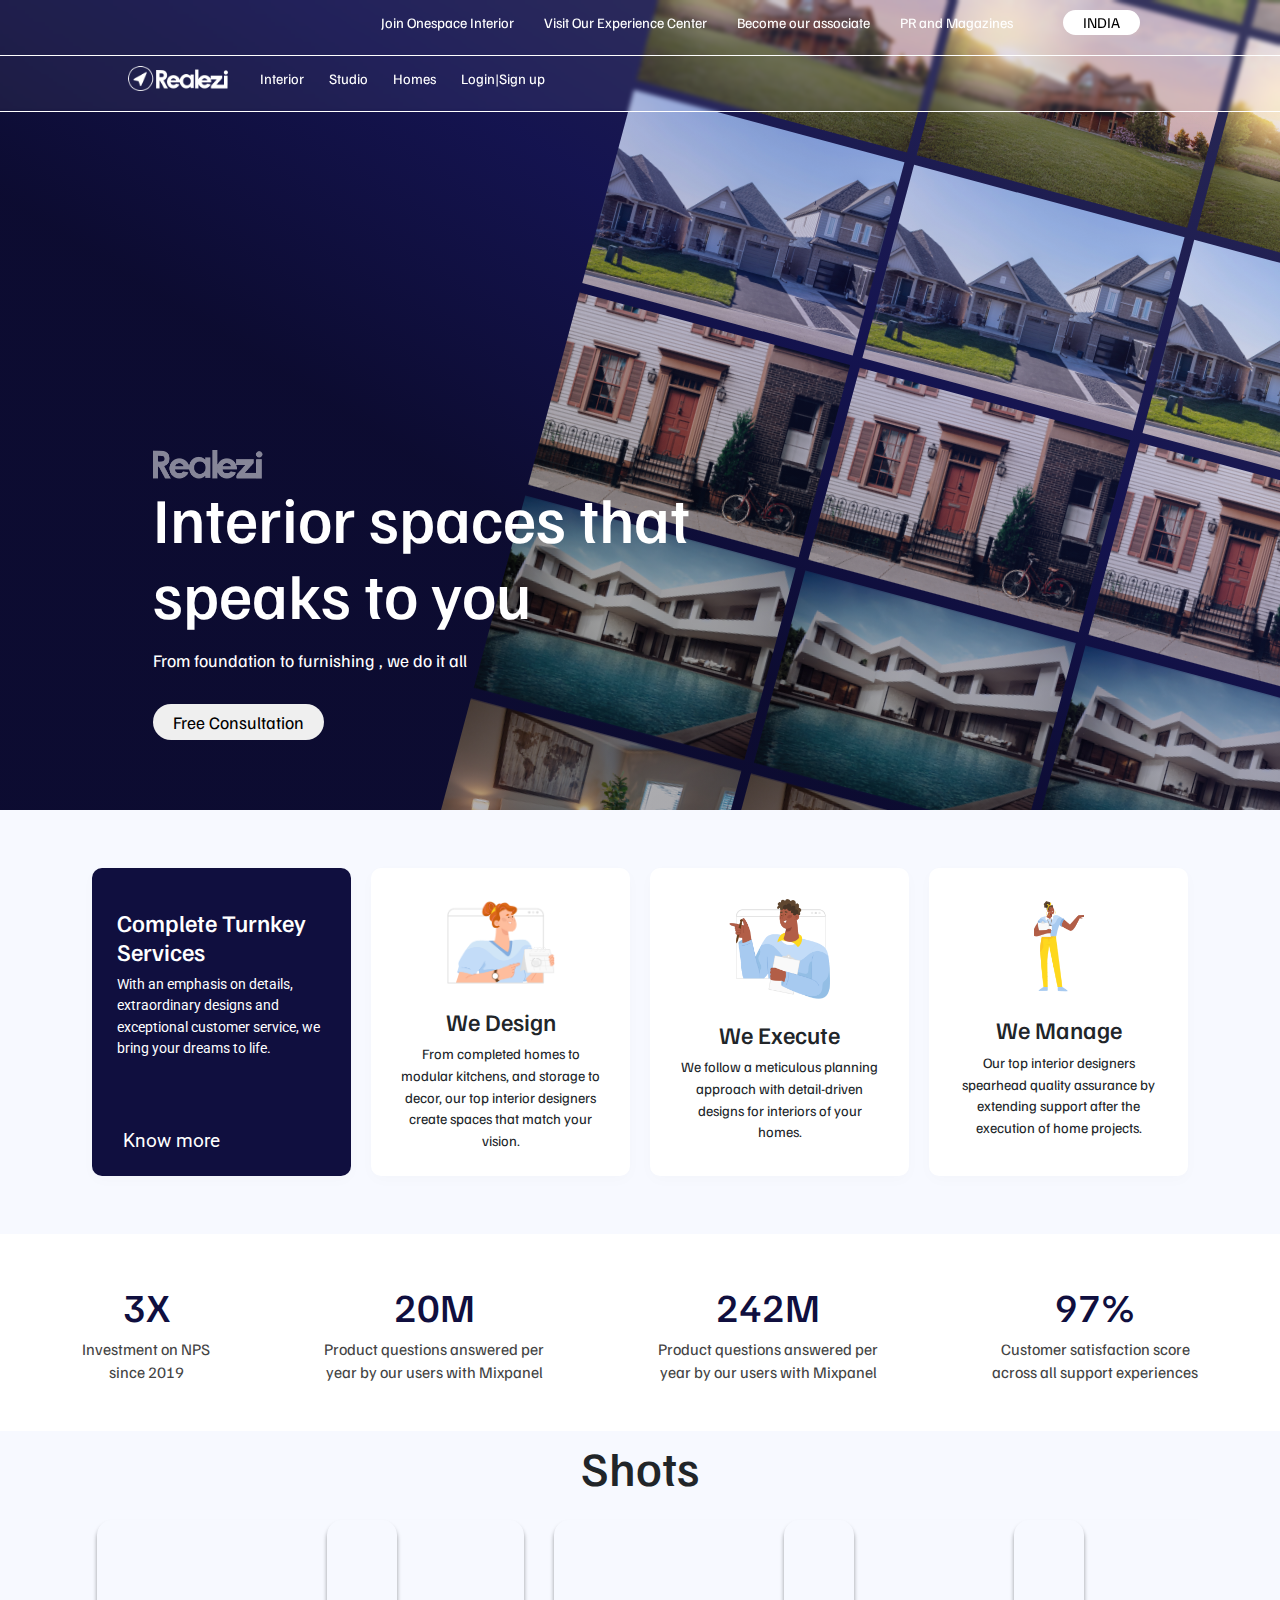
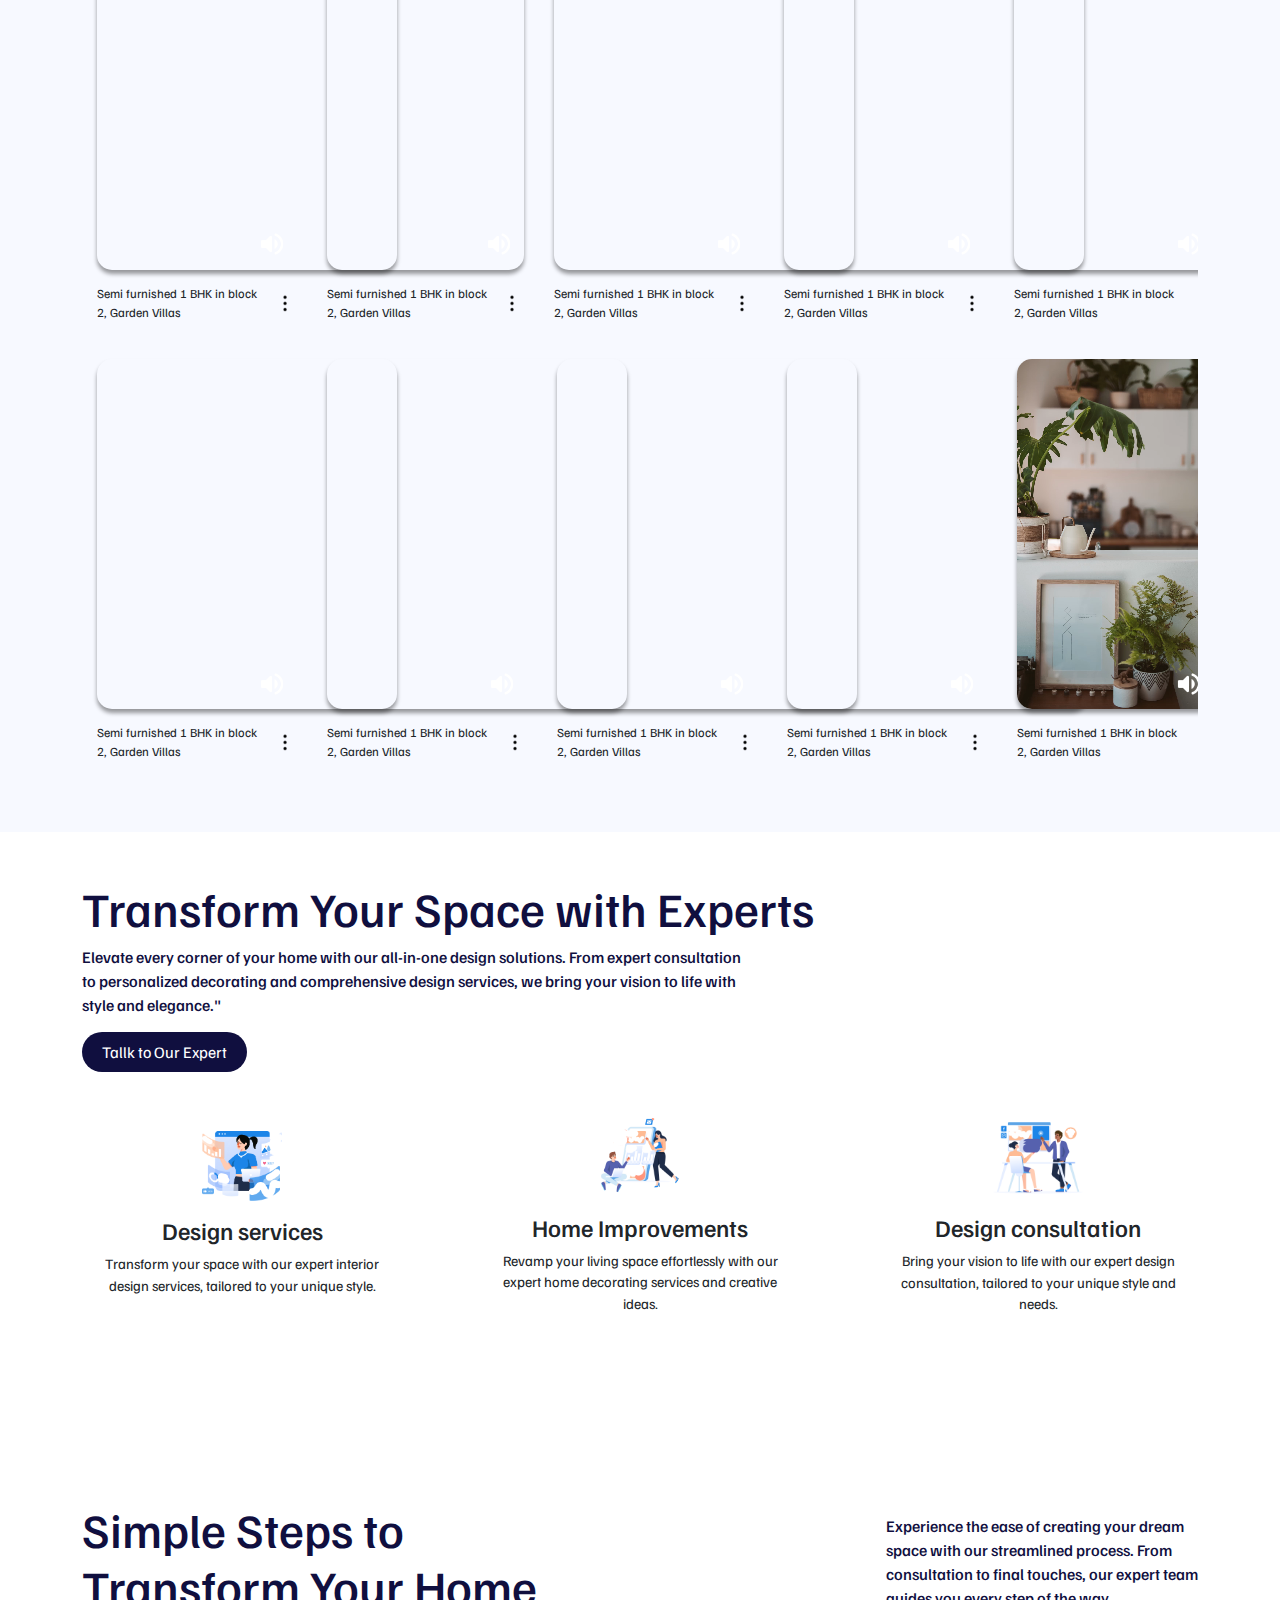
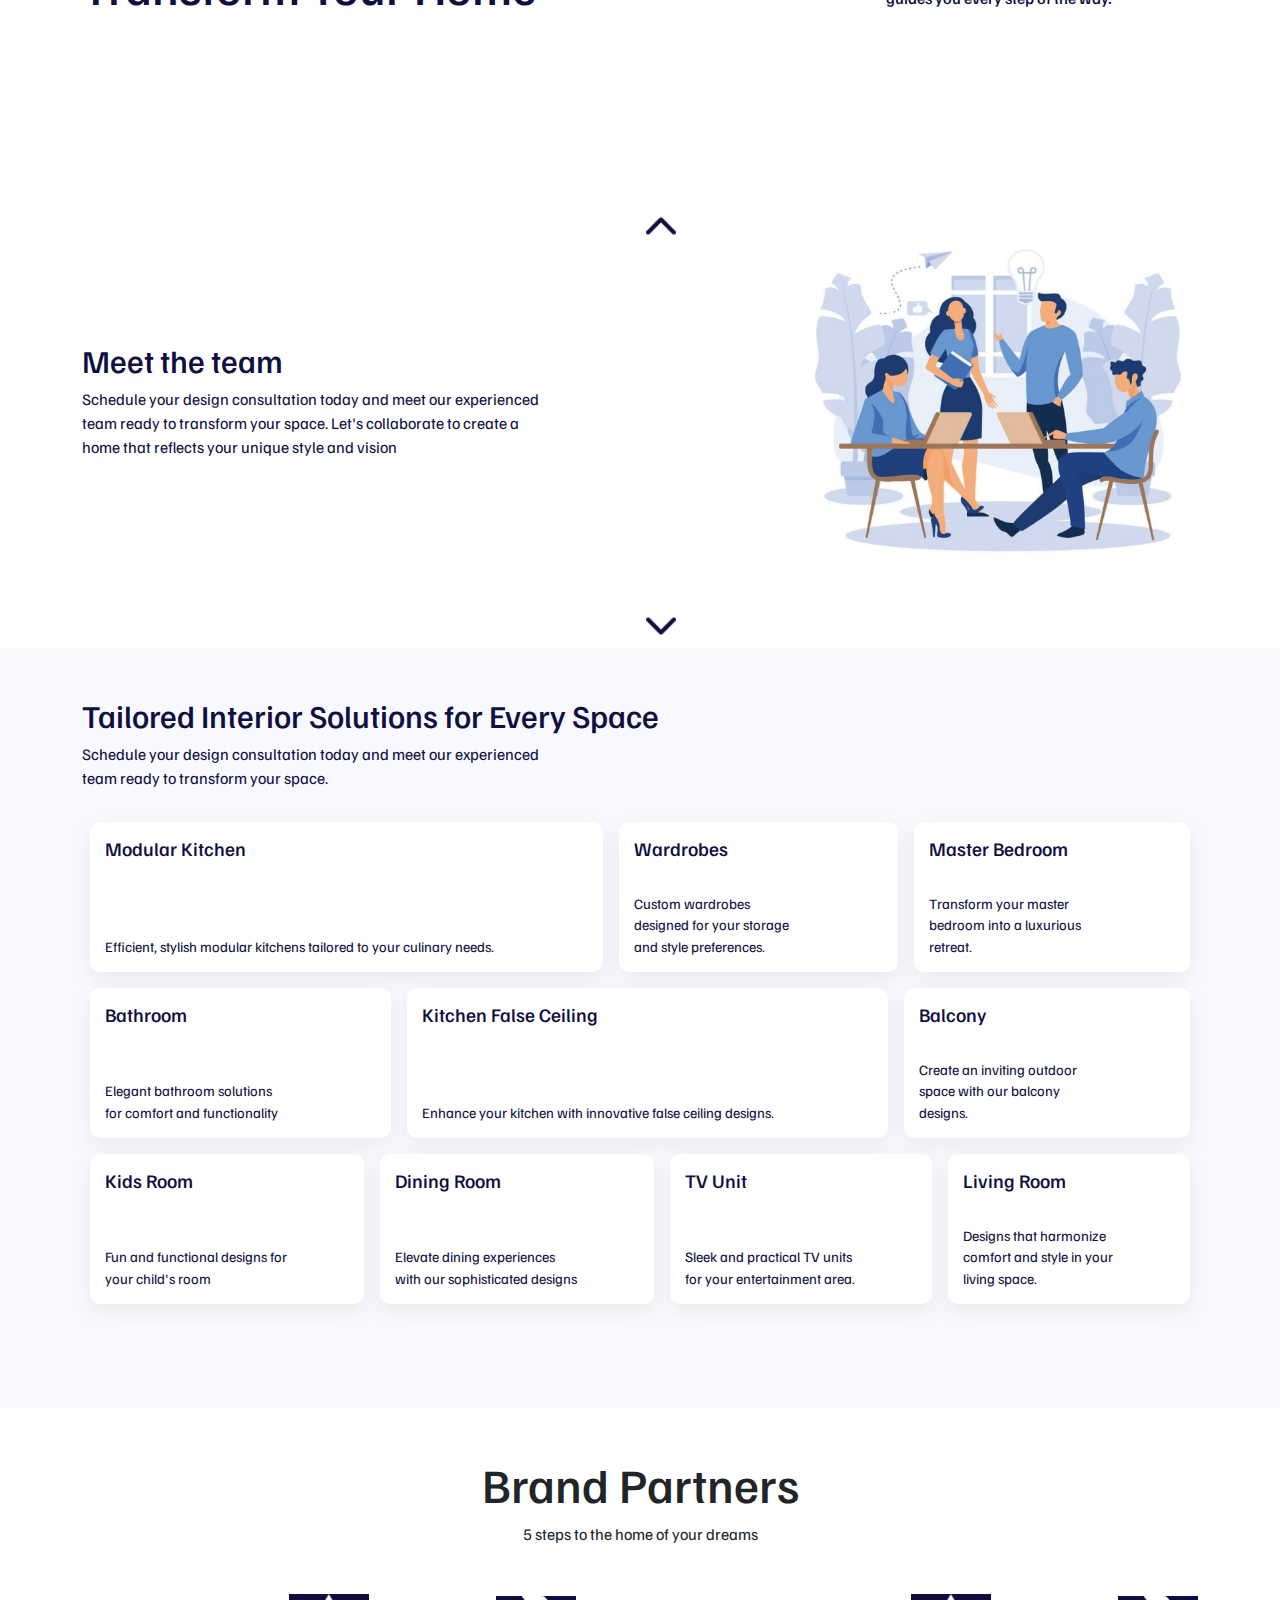
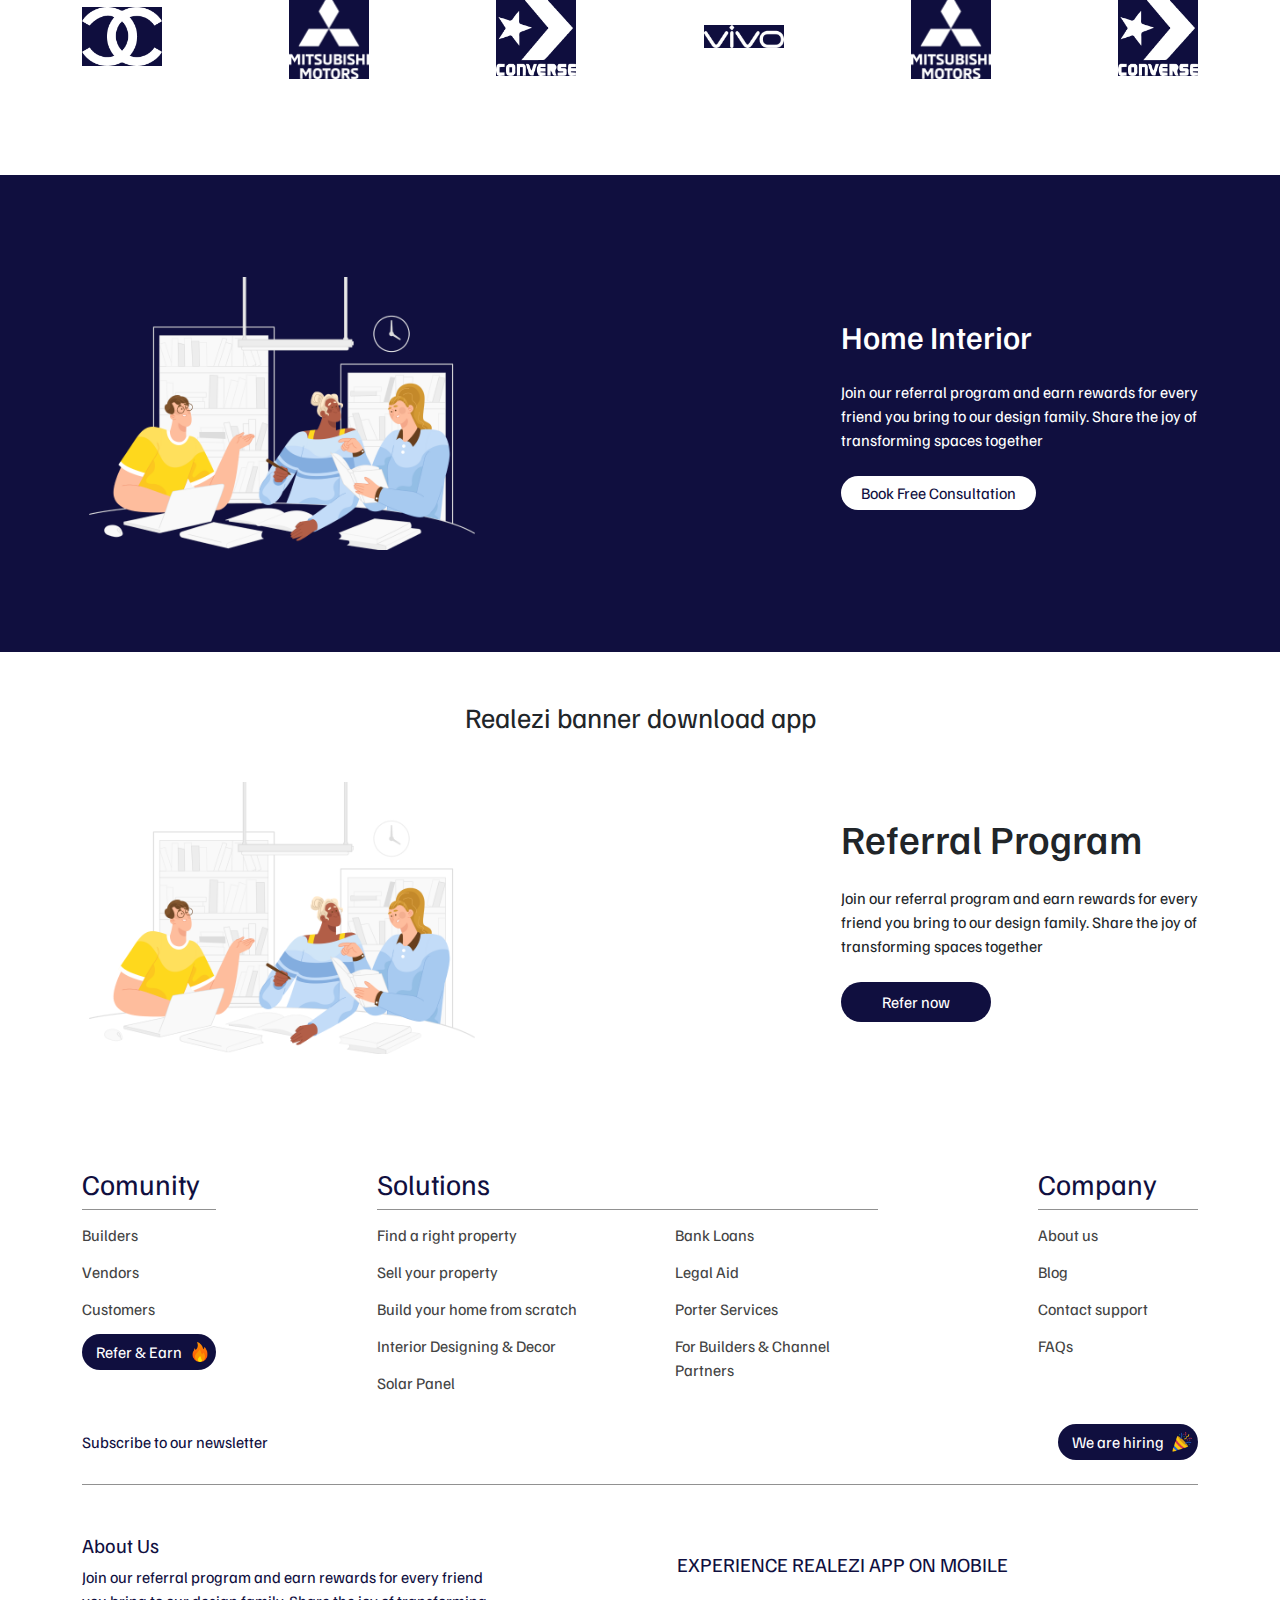
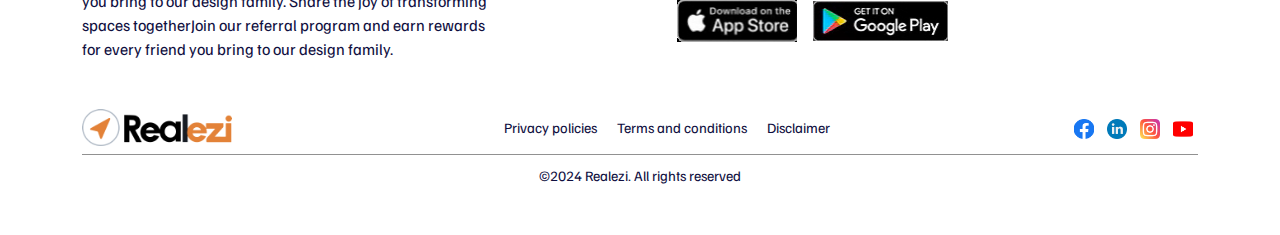
==== index.html @ ea1821f8 "Merge branch 'Shivani_29july_interiorPage'" ====
<!DOCTYPE html>
<html lang="en">

<head>
    <meta charset="UTF-8">
    <meta name="viewport" content="width=device-width, initial-scale=1.0">
    <link rel="stylesheet" href="/style.css">
    <link href="https://cdn.jsdelivr.net/npm/bootstrap@5.3.3/dist/css/bootstrap.min.css" rel="stylesheet" />
    <link rel="preconnect" href="https://fonts.googleapis.com">
    <link rel="preconnect" href="https://fonts.gstatic.com" crossorigin>
    <link
        href="https://fonts.googleapis.com/css2?family=Familjen+Grotesk:ital,wght@0,400..700;1,400..700&family=Offside&display=swap"
        rel="stylesheet">
    <link rel="preconnect" href="https://fonts.googleapis.com">
    <link rel="preconnect" href="https://fonts.gstatic.com" crossorigin>
    <link
        href="https://fonts.googleapis.com/css2?family=Familjen+Grotesk:ital,wght@0,400..700;1,400..700&family=Offside&family=Roboto:ital,wght@0,100;0,300;0,400;0,500;0,700;0,900;1,100;1,300;1,400;1,500;1,700;1,900&display=swap"
        rel="stylesheet">
    <title>Realezi</title>
</head>

<body>
    <section class="section-one">
        <div class="slider-container d-flex">
            <div class="slider-wrapper">
                <div class="slider-item">
                    <img src="./images/houses/1.png" alt="Image 1">
                </div>
                <div class="slider-item">
                    <img src="./images/houses/2.png" alt="Image 1">
                </div>
                <div class="slider-item">
                    <img src="./images/houses/3.png" alt="Image 1">
                </div>
                <div class="slider-item">
                    <img src="./images/houses/4.png" alt="Image 1">
                </div>
                <div class="slider-item">
                    <img src="./images/houses/5.jpg" alt="Image 1">
                </div>
                <div class="slider-item">
                    <img src="./images/houses/6.jpg" alt="Image 1">
                </div>
                <div class="slider-item">
                    <img src="./images/houses/1.png" alt="Image 1">
                </div>
                <div class="slider-item">
                    <img src="./images/houses/2.png" alt="Image 1">
                </div>
                <div class="slider-item">
                    <img src="./images/houses/3.png" alt="Image 1">
                </div>
                <div class="slider-item">
                    <img src="./images/houses/4.png" alt="Image 1">
                </div>
                <div class="slider-item">
                    <img src="./images/houses/5.jpg" alt="Image 1">
                </div>
                <div class="slider-item">
                    <img src="./images/houses/6.jpg" alt="Image 1">
                </div>
                <div class="slider-item">
                    <img src="./images/houses/1.png" alt="Image 1">
                </div>
                <div class="slider-item">
                    <img src="./images/houses/2.png" alt="Image 1">
                </div>
                <div class="slider-item">
                    <img src="./images/houses/3.png" alt="Image 1">
                </div>
                <div class="slider-item">
                    <img src="./images/houses/4.png" alt="Image 1">
                </div>
                <div class="slider-item">
                    <img src="./images/houses/5.jpg" alt="Image 1">
                </div>
                <div class="slider-item">
                    <img src="./images/houses/6.jpg" alt="Image 1">
                </div>
                <div class="slider-item">
                    <img src="./images/houses/1.png" alt="Image 1">
                </div>
                <div class="slider-item">
                    <img src="./images/houses/2.png" alt="Image 1">
                </div>
                <div class="slider-item">
                    <img src="./images/houses/3.png" alt="Image 1">
                </div>
                <div class="slider-item">
                    <img src="./images/houses/4.png" alt="Image 1">
                </div>
                <div class="slider-item">
                    <img src="./images/houses/5.jpg" alt="Image 1">
                </div>
                <div class="slider-item">
                    <img src="./images/houses/6.jpg" alt="Image 1">
                </div>
            </div>
            <div class="slider-wrapper">
                <div class="slider-item">
                    <img src="./images/houses/1.png" alt="Image 1">
                </div>
                <div class="slider-item">
                    <img src="./images/houses/2.png" alt="Image 1">
                </div>
                <div class="slider-item">
                    <img src="./images/houses/3.png" alt="Image 1">
                </div>
                <div class="slider-item">
                    <img src="./images/houses/4.png" alt="Image 1">
                </div>
                <div class="slider-item">
                    <img src="./images/houses/5.jpg" alt="Image 1">
                </div>
                <div class="slider-item">
                    <img src="./images/houses/6.jpg" alt="Image 1">
                </div>
                <div class="slider-item">
                    <img src="./images/houses/1.png" alt="Image 1">
                </div>
                <div class="slider-item">
                    <img src="./images/houses/2.png" alt="Image 1">
                </div>
                <div class="slider-item">
                    <img src="./images/houses/3.png" alt="Image 1">
                </div>
                <div class="slider-item">
                    <img src="./images/houses/4.png" alt="Image 1">
                </div>
                <div class="slider-item">
                    <img src="./images/houses/5.jpg" alt="Image 1">
                </div>
                <div class="slider-item">
                    <img src="./images/houses/6.jpg" alt="Image 1">
                </div>
                <div class="slider-item">
                    <img src="./images/houses/1.png" alt="Image 1">
                </div>
                <div class="slider-item">
                    <img src="./images/houses/2.png" alt="Image 1">
                </div>
                <div class="slider-item">
                    <img src="./images/houses/3.png" alt="Image 1">
                </div>
                <div class="slider-item">
                    <img src="./images/houses/4.png" alt="Image 1">
                </div>
                <div class="slider-item">
                    <img src="./images/houses/5.jpg" alt="Image 1">
                </div>
                <div class="slider-item">
                    <img src="./images/houses/6.jpg" alt="Image 1">
                </div>
                <div class="slider-item">
                    <img src="./images/houses/1.png" alt="Image 1">
                </div>
                <div class="slider-item">
                    <img src="./images/houses/2.png" alt="Image 1">
                </div>
                <div class="slider-item">
                    <img src="./images/houses/3.png" alt="Image 1">
                </div>
                <div class="slider-item">
                    <img src="./images/houses/4.png" alt="Image 1">
                </div>
                <div class="slider-item">
                    <img src="./images/houses/5.jpg" alt="Image 1">
                </div>
                <div class="slider-item">
                    <img src="./images/houses/6.jpg" alt="Image 1">
                </div>
                <div class="slider-item">
                    <img src="./images/houses/1.png" alt="Image 1">
                </div>
                <div class="slider-item">
                    <img src="./images/houses/2.png" alt="Image 1">
                </div>
                <div class="slider-item">
                    <img src="./images/houses/3.png" alt="Image 1">
                </div>
                <div class="slider-item">
                    <img src="./images/houses/4.png" alt="Image 1">
                </div>
                <div class="slider-item">
                    <img src="./images/houses/5.jpg" alt="Image 1">
                </div>
                <div class="slider-item">
                    <img src="./images/houses/6.jpg" alt="Image 1">
                </div>
                <div class="slider-item">
                    <img src="./images/houses/1.png" alt="Image 1">
                </div>
                <div class="slider-item">
                    <img src="./images/houses/2.png" alt="Image 1">
                </div>
                <div class="slider-item">
                    <img src="./images/houses/3.png" alt="Image 1">
                </div>
                <div class="slider-item">
                    <img src="./images/houses/4.png" alt="Image 1">
                </div>
                <div class="slider-item">
                    <img src="./images/houses/5.jpg" alt="Image 1">
                </div>
                <div class="slider-item">
                    <img src="./images/houses/6.jpg" alt="Image 1">
                </div>
                <div class="slider-item">
                    <img src="./images/houses/1.png" alt="Image 1">
                </div>
                <div class="slider-item">
                    <img src="./images/houses/2.png" alt="Image 1">
                </div>
                <div class="slider-item">
                    <img src="./images/houses/3.png" alt="Image 1">
                </div>
                <div class="slider-item">
                    <img src="./images/houses/4.png" alt="Image 1">
                </div>
                <div class="slider-item">
                    <img src="./images/houses/5.jpg" alt="Image 1">
                </div>
                <div class="slider-item">
                    <img src="./images/houses/6.jpg" alt="Image 1">
                </div>
                <div class="slider-item">
                    <img src="./images/houses/1.png" alt="Image 1">
                </div>
                <div class="slider-item">
                    <img src="./images/houses/2.png" alt="Image 1">
                </div>
                <div class="slider-item">
                    <img src="./images/houses/3.png" alt="Image 1">
                </div>
                <div class="slider-item">
                    <img src="./images/houses/4.png" alt="Image 1">
                </div>
                <div class="slider-item">
                    <img src="./images/houses/5.jpg" alt="Image 1">
                </div>
                <div class="slider-item">
                    <img src="./images/houses/6.jpg" alt="Image 1">
                </div>
            </div>
            <div class="slider-wrapper">
                <div class="slider-item">
                    <img src="./images/houses/1.png" alt="Image 1">
                </div>
                <div class="slider-item">
                    <img src="./images/houses/2.png" alt="Image 1">
                </div>
                <div class="slider-item">
                    <img src="./images/houses/3.png" alt="Image 1">
                </div>
                <div class="slider-item">
                    <img src="./images/houses/4.png" alt="Image 1">
                </div>
                <div class="slider-item">
                    <img src="./images/houses/5.jpg" alt="Image 1">
                </div>
                <div class="slider-item">
                    <img src="./images/houses/6.jpg" alt="Image 1">
                </div>
                <div class="slider-item">
                    <img src="./images/houses/1.png" alt="Image 1">
                </div>
                <div class="slider-item">
                    <img src="./images/houses/2.png" alt="Image 1">
                </div>
                <div class="slider-item">
                    <img src="./images/houses/3.png" alt="Image 1">
                </div>
                <div class="slider-item">
                    <img src="./images/houses/4.png" alt="Image 1">
                </div>
                <div class="slider-item">
                    <img src="./images/houses/5.jpg" alt="Image 1">
                </div>
                <div class="slider-item">
                    <img src="./images/houses/6.jpg" alt="Image 1">
                </div>
                <div class="slider-item">
                    <img src="./images/houses/1.png" alt="Image 1">
                </div>
                <div class="slider-item">
                    <img src="./images/houses/2.png" alt="Image 1">
                </div>
                <div class="slider-item">
                    <img src="./images/houses/3.png" alt="Image 1">
                </div>
                <div class="slider-item">
                    <img src="./images/houses/4.png" alt="Image 1">
                </div>
                <div class="slider-item">
                    <img src="./images/houses/5.jpg" alt="Image 1">
                </div>
                <div class="slider-item">
                    <img src="./images/houses/6.jpg" alt="Image 1">
                </div>
                <div class="slider-item">
                    <img src="./images/houses/1.png" alt="Image 1">
                </div>
                <div class="slider-item">
                    <img src="./images/houses/2.png" alt="Image 1">
                </div>
                <div class="slider-item">
                    <img src="./images/houses/3.png" alt="Image 1">
                </div>
                <div class="slider-item">
                    <img src="./images/houses/4.png" alt="Image 1">
                </div>
                <div class="slider-item">
                    <img src="./images/houses/5.jpg" alt="Image 1">
                </div>
                <div class="slider-item">
                    <img src="./images/houses/6.jpg" alt="Image 1">
                </div>
            </div>
        </div>

        <nav class="nav">
            <div class="upper-nav">
                <div class="container d-flex align-items-center justify-content-end">
                    <ul class="d-flex align-items-center">
                        <li class="active">Join Onespace Interior</li>
                        <li>Visit Our Experience Center</li>
                        <li>Become our associate</li>
                        <li>PR and Magazines</li>
                    </ul>
                    <p>INDIA</p>
                </div>
            </div>
            <div class="lower-nav">
                <div class="container d-flex align-items-center justify-content-betweens">
                    <div class="d-flex align-items-center w-100">
                        <img src=" ./images/logo.png" alt="logo" width="100px">
                        <ul class="d-flex align-items-center">
                            <li>Interior</li>
                            <li>Studio</li>
                            <li>Homes</li>
                            <li>Login|Sign up</li>
                        </ul>
                    </div>
                    <img src="./images/hamburger-menu.png" width="25px" alt="Hamburger Menu Icon"
                        class="hamburger-menu">
                </div>
            </div>
            <div class="mobile-nav">
                <img src="./images/close.png" width="30px" alt="Close Icon" class="close-icon">
                <img src="./images/logo.png" width="150px" alt="Company Logo">
                <ul>
                    <li>Interior</li>
                    <li>Studio</li>
                    <li>Homes</li>
                    <li>Login|Sign up</li>
                </ul>
            </div>
            </div>
        </nav>

        <header class="header-content">
            <div class="container">
                <img src="./images//logo2.png" alt="Logo" width="110px">
                <h1>Interior spaces that<br /> speaks to you </h1>
                <p>From foundation to furnishing , we do it all</p>
                <button id="open-section-one-modal-container">Free Consultation</button>
            </div>
        </header>
    </section>

    <div class="section-one-modal-container modal-container">
        <div class="container">
            <div class="section-one-modal modals">
                <h4>Please share your details</h4>
                <form>
                    <input type="text" placeholder="Name" name="name">
                    <div class="d-flex align-items-end justify-content-start">
                        <select name="country-code">
                            <option value="+91" selected>+91</option>
                            <option value="+1">+1</option>
                            <option value="+44">+44</option>
                            <option value="+81">+81</option>
                            <option value="+7">+7</option>
                        </select>
                        <input type="number" name="phone-number" placeholder="Enter mobile number">
                    </div>
                    <input type="email" name="email" placeholder="EMAIL ID">
                    <div class="property-type-dropdown">
                        <div class="label d-flex align-items-center justify-content-between">
                            <p>Property Type</p>
                            <img src="./images/down-arrow.png" alt="Down arrow icon" width="12px">
                        </div>
                        <ul class="dropdown-options d-flex align-items-center justify-content-between">
                            <li>Apartment</li>
                            <li>Duplex</li>
                            <li>Penthouse</li>
                            <li>Villa</li>
                            <li>Studio</li>
                            <li>Independent House</li>
                        </ul>
                    </div>
                </form>
                <div class="d-flex align-items-center justify-content-start">
                    <input type="checkbox" id="checkboxId" name="checkboxName" value="checkboxValue">
                    <label for="checkboxId">By submitting this form, I agree to accept and agree to Realezi’s
                        T&C</label>
                </div>
                <button type="submit">Submit</button>
            </div>
        </div>
    </div>

    <section class="section-two py-5">
        <div class="container">
            <div class="card-container d-flex justify-content-center">
                <!-- <div class="d-flex"> -->
                <div class="card card-one">
                    <h3>Complete Turnkey
                        Services</h3>
                    <p>With an emphasis on details, extraordinary designs and exceptional customer service, we
                        bring
                        your dreams to life.</p>
                    <button>Know more</button>
                </div>
                <div class="card">
                    <img src="./images/img1.png" alt="" width="110px">
                    <h3>We Design
                    </h3>
                    <p>From completed homes to modular kitchens, and storage to decor, our top interior
                        designers
                        create
                        spaces that match your vision.
                    </p>
                </div>
                <!-- </div>
                    <div class="d-flex"> -->
                <div class="card">
                    <img src="./images/img2.png" alt="" width="110px">
                    <h3>We Execute
                    </h3>
                    <p>We follow a meticulous planning approach with detail-driven designs for interiors of your
                        homes.

                    </p>
                </div>
                <div class="card">
                    <img src="./images/img3.png" alt="" width="50px">
                    <h3>We Manage
                    </h3>
                    <p>Our top interior designers spearhead quality assurance by extending support after the
                        execution
                        of home projects.
                    </p>
                </div>
                <!-- </div> -->
            </div>
        </div>
    </section>

    <section class="section-three py-5">
        <div class="container d-flex align-items-center justify-content-between">
            <div class="text-center">
                <h2>3X</h2>
                <p>Investment on NPS<br> since 2019</p>
            </div>
            <div class="text-center">
                <h2>20M</h2>
                <p>Product questions answered per<br> year by our users with Mixpanel</p>
            </div>
            <div class="text-center">
                <h2>242M</h2>
                <p>Product questions answered per<br> year by our users with Mixpanel</p>
            </div>
            <div class="text-center">
                <h2>97%</h2>
                <p>Customer satisfaction score<br> across all support experiences</p>
            </div>
        </div>
    </section>

    <section class="section-four pb-5 pt-2">
        <div class="container">
            <h2>Shots</h2>
            <div class="video-slider ">
                <button class="nav-btn prev-btn"><img src="./images/arrow-down.png" width="30px"></button>
                <div class="video-container d-flex">
                    <div class="video">
                        <video>
                            <source src="./videos/1.mp4" type="video/mp4">
                            <source src="./videos/1.mp4" type="video/ogg">
                            Your browser does not support the video tag.
                        </video>
                        <img src="./images/volume-up.png" alt="Volumn up icon" width="30px"
                            class="volume-icon volume-up">
                        <img src="./images/volume-off.png" alt="Volumn up icon" width="30px"
                            class="volume-icon volume-off hidden">
                        <div class="d-flex align-items-center justify-content-between my-2">
                            <p>Semi furnished 1 BHK in block<br> 2, Garden Villas</p>
                            <img src="./images/more.png" alt="Three vertical dot menu icon" width="24px">
                        </div>
                    </div>
                    <div class="video">
                        <video>
                            <source src="./videos/2.mp4" type="video/mp4">
                            <source src="./videos/2.mp4" type="video/ogg">
                            Your browser does not support the video tag.
                        </video>
                        <img src="./images/volume-up.png" alt="Volumn up icon" width="30px"
                            class="volume-icon volume-up">
                        <img src="./images/volume-off.png" alt="Volumn up icon" width="30px"
                            class="volume-icon volume-off hidden">
                        <div class="d-flex align-items-center justify-content-between my-2">
                            <p>Semi furnished 1 BHK in block<br> 2, Garden Villas</p>
                            <img src="./images/more.png" alt="Three vertical dot menu icon" width="24px">
                        </div>
                    </div>
                    <div class="video">
                        <video>
                            <source src="./videos/3.mp4" type="video/mp4">
                            <source src="./videos/3.mp4" type="video/ogg">
                            Your browser does not support the video tag.
                        </video>
                        <img src="./images/volume-up.png" alt="Volumn up icon" width="30px"
                            class="volume-icon volume-up">
                        <img src="./images/volume-off.png" alt="Volumn up icon" width="30px"
                            class="volume-icon volume-off hidden">
                        <div class="d-flex align-items-center justify-content-between my-2">
                            <p>Semi furnished 1 BHK in block<br> 2, Garden Villas</p>
                            <img src="./images/more.png" alt="Three vertical dot menu icon" width="24px">
                        </div>
                    </div>
                    <div class="video">
                        <video>
                            <source src="./videos/4.mp4" type="video/mp4">
                            <source src="./videos/4.mp4" type="video/ogg">
                            Your browser does not support the video tag.
                        </video>
                        <img src="./images/volume-up.png" alt="Volumn up icon" width="30px"
                            class="volume-icon volume-up">
                        <img src="./images/volume-off.png" alt="Volumn up icon" width="30px"
                            class="volume-icon volume-off hidden">
                        <div class="d-flex align-items-center justify-content-between my-2">
                            <p>Semi furnished 1 BHK in block<br> 2, Garden Villas</p>
                            <img src="./images/more.png" alt="Three vertical dot menu icon" width="24px">
                        </div>
                    </div>
                    <div class="video">
                        <video>
                            <source src="./videos/5.mp4" type="video/mp4">
                            <source src="./videos/5.mp4" type="video/ogg">
                            Your browser does not support the video tag.
                        </video>
                        <img src="./images/volume-up.png" alt="Volumn up icon" width="30px"
                            class="volume-icon volume-up">
                        <img src="./images/volume-off.png" alt="Volumn up icon" width="30px"
                            class="volume-icon volume-off hidden">
                        <div class="d-flex align-items-center justify-content-between my-2">
                            <p>Semi furnished 1 BHK in block<br> 2, Garden Villas</p>
                            <img src="./images/more.png" alt="Three vertical dot menu icon" width="24px">
                        </div>
                    </div>
                    <div class="video">
                        <video>
                            <source src="./videos/6.mp4" type="video/mp4">
                            <source src="./videos/6.mp4" type="video/ogg">
                            Your browser does not support the video tag.
                        </video>
                        <img src="./images/volume-up.png" alt="Volumn up icon" width="30px"
                            class="volume-icon volume-up">
                        <img src="./images/volume-off.png" alt="Volumn up icon" width="30px"
                            class="volume-icon volume-off hidden">
                        <div class="d-flex align-items-center justify-content-between my-2">
                            <p>Semi furnished 1 BHK in block<br> 2, Garden Villas</p>
                            <img src="./images/more.png" alt="Three vertical dot menu icon" width="24px">
                        </div>
                    </div>
                    <div class="video">
                        <video>
                            <source src="./videos/7.mp4" type="video/mp4">
                            <source src="./videos/7.mp4" type="video/ogg">
                            Your browser does not support the video tag.
                        </video>
                        <img src="./images/volume-up.png" alt="Volumn up icon" width="30px"
                            class="volume-icon volume-up">
                        <img src="./images/volume-off.png" alt="Volumn up icon" width="30px"
                            class="volume-icon volume-off hidden">

                        <div class="d-flex align-items-center justify-content-between my-2">
                            <p>Semi furnished 1 BHK in block<br> 2, Garden Villas</p>
                            <img src="./images/more.png" alt="Three vertical dot menu icon" width="24px">
                        </div>
                    </div>
                </div>
                <button class="nav-btn next-btn"><img src="./images/arrow-down.png" width="30px"></button>
            </div>
            <div class="video-slider">
                <button class="nav-btn prev-btn"><img src="./images/arrow-down.png" width="30px"></button>
                <div class="video-container d-flex">
                    <div class="video">
                        <video>
                            <source src="./videos/8.mp4" type="video/mp4">
                            <source src="./videos/8.mp4" type="video/ogg">
                            Your browser does not support the video tag.
                        </video>
                        <img src="./images/volume-up.png" alt="Volumn up icon" width="30px"
                            class="volume-icon volume-up">
                        <img src="./images/volume-off.png" alt="Volumn up icon" width="30px"
                            class="volume-icon volume-off hidden">
                        <div class="d-flex align-items-center justify-content-between my-2">
                            <p>Semi furnished 1 BHK in block<br> 2, Garden Villas</p>
                            <img src="./images/more.png" alt="Three vertical dot menu icon" width="24px">
                        </div>
                    </div>
                    <div class="video">
                        <video>
                            <source src="./videos/5.mp4" type="video/mp4">
                            <source src="./videos/5.mp4" type="video/ogg">
                            Your browser does not support the video tag.
                        </video>
                        <img src="./images/volume-up.png" alt="Volumn up icon" width="30px"
                            class="volume-icon volume-up">
                        <img src="./images/volume-off.png" alt="Volumn up icon" width="30px"
                            class="volume-icon volume-off hidden">
                        <div class="d-flex align-items-center justify-content-between my-2">
                            <p>Semi furnished 1 BHK in block<br> 2, Garden Villas</p>
                            <img src="./images/more.png" alt="Three vertical dot menu icon" width="24px">
                        </div>
                    </div>
                    <div class="video">
                        <video>
                            <source src="./videos/7.mp4" type="video/mp4">
                            <source src="./videos/7.mp4" type="video/ogg">
                            Your browser does not support the video tag.
                        </video>
                        <img src="./images/volume-up.png" alt="Volumn up icon" width="30px"
                            class="volume-icon volume-up">
                        <img src="./images/volume-off.png" alt="Volumn up icon" width="30px"
                            class="volume-icon volume-off hidden">
                        <div class="d-flex align-items-center justify-content-between my-2">
                            <p>Semi furnished 1 BHK in block<br> 2, Garden Villas</p>
                            <img src="./images/more.png" alt="Three vertical dot menu icon" width="24px">
                        </div>
                    </div>
                    <div class="video">
                        <video>
                            <source src="./videos/6.mp4" type="video/mp4">
                            <source src="./videos/6.mp4" type="video/ogg">
                            Your browser does not support the video tag.
                        </video>
                        <img src="./images/volume-up.png" alt="Volumn up icon" width="30px"
                            class="volume-icon volume-up">
                        <img src="./images/volume-off.png" alt="Volumn up icon" width="30px"
                            class="volume-icon volume-off hidden">
                        <div class="d-flex align-items-center justify-content-between my-2">
                            <p>Semi furnished 1 BHK in block<br> 2, Garden Villas</p>
                            <img src="./images/more.png" alt="Three vertical dot menu icon" width="24px">
                        </div>
                    </div>
                    <div class="video">
                        <video>
                            <source src="./videos/2.mp4" type="video/mp4">
                            <source src="./videos/2.mp4" type="video/ogg">
                            Your browser does not support the video tag.
                        </video>
                        <img src="./images/volume-up.png" alt="Volumn up icon" width="30px"
                            class="volume-icon volume-up">
                        <img src="./images/volume-off.png" alt="Volumn up icon" width="30px"
                            class="volume-icon volume-off hidden">
                        <div class="d-flex align-items-center justify-content-between my-2">
                            <p>Semi furnished 1 BHK in block<br> 2, Garden Villas</p>
                            <img src="./images/more.png" alt="Three vertical dot menu icon" width="24px">
                        </div>
                    </div>
                    <div class="video">
                        <video>
                            <source src="./videos/3.mp4" type="video/mp4">
                            <source src="./videos/3.mp4" type="video/ogg">
                            Your browser does not support the video tag.
                        </video>
                        <img src="./images/volume-up.png" alt="Volumn up icon" width="30px"
                            class="volume-icon volume-up">
                        <img src="./images/volume-off.png" alt="Volumn up icon" width="30px"
                            class="volume-icon volume-off hidden">
                        <div class="d-flex align-items-center justify-content-between my-2">
                            <p>Semi furnished 1 BHK in block<br> 2, Garden Villas</p>
                            <img src="./images/more.png" alt="Three vertical dot menu icon" width="24px">
                        </div>
                    </div>
                    <div class="video">
                        <video>
                            <source src="./videos/1.mp4" type="video/mp4">
                            <source src="./videos/1.mp4" type="video/ogg">
                            Your browser does not support the video tag.
                        </video>
                        <img src="./images/volume-up.png" alt="Volumn up icon" width="30px"
                            class="volume-icon volume-up">
                        <img src="./images/volume-off.png" alt="Volumn up icon" width="30px"
                            class="volume-icon volume-off hidden">
                        <div class="d-flex align-items-center justify-content-between my-2">
                            <p>Semi furnished 1 BHK in block<br> 2, Garden Villas</p>
                            <img src="./images/more.png" alt="Three vertical dot menu icon" width="24px">
                        </div>
                    </div>
                </div>
                <button class="nav-btn next-btn"><img src="./images/arrow-down.png" width="30px"></button>
            </div>
        </div>
    </section>

    <section class="section-five py-5">
        <div class="container">
            <h2>Transform Your Space with Experts</h2>
            <p>Elevate every corner of your home with our all-in-one design solutions. From expert consultation<br>
                to
                personalized decorating and comprehensive design services, we bring your vision to life with<br>
                style
                and
                elegance."</p>
            <button id="open-section-five-modal-container">Tallk to Our Expert</button>
            <div class="card-container d-flex align-items-center justify-content-between">
                <div class="card text-center">
                    <img src="./images/img4.png" alt="" width="80px">
                    <h3>Design services</h3>
                    <p>Transform your space with our expert interior design services, tailored to your unique style.
                    </p>
                </div>
                <div class="card text-center">
                    <img src="./images/img5.png" alt="" width="120px">
                    <h3>Home Improvements</h3>
                    <p>Revamp your living space effortlessly with our expert home decorating services and creative
                        ideas.</p>
                </div>
                <div class="card text-center">
                    <img src="./images/img6.png" alt="" width="120px">
                    <h3>Design consultation</h3>
                    <p>Bring your vision to life with our expert design consultation, tailored to your unique style
                        and
                        needs.</p>
                </div>
            </div>
        </div>
    </section>

    <section class="section-five-modal-container modal-container">
        <div class="container">
            <div class="section-five-modal modals">
                <h4>Please share your details</h4>
                <form>
                    <input type="text" placeholder="Name" name="name">
                    <div class="d-flex align-items-end justify-content-start">
                        <select name="country-code">
                            <option value="+91" selected>+91</option>
                            <option value="+1">+1</option>
                            <option value="+44">+44</option>
                            <option value="+81">+81</option>
                            <option value="+7">+7</option>
                        </select>
                        <input type="number" name="phone-number" placeholder="Enter mobile number">
                    </div>
                    <input type="email" name="email" placeholder="EMAIL ID">
                    <div class="property-type-dropdown">
                        <div class="label d-flex align-items-center justify-content-between">
                            <p>Property Type</p>
                            <img src="./images/down-arrow.png" alt="Down arrow icon" width="12px">
                        </div>
                        <ul class="dropdown-options d-flex align-items-center justify-content-between">
                            <li>Apartment</li>
                            <li>Duplex</li>
                            <li>Penthouse</li>
                            <li>Villa</li>
                            <li>Studio</li>
                            <li>Independent House</li>
                        </ul>

                    </div>
                    <div class="budget-dropdown">
                        <div class="label d-flex align-items-center justify-content-between">
                            <p>Budget</p>
                            <img src="./images/down-arrow.png" alt="Down arrow icon" width="12px">
                        </div>
                        <div class="dropdown-content">
                            <div class="range-slider position-relative">
                                <div class="slider-values d-flex align-items-center justify-content-between">
                                    <p id="minValue">Rs.0Cr</p>
                                    <p id="maxValue">Rs.500Cr</p>
                                </div>
                                <input type="range" min="0" max="500" value="0" id="minSlider">
                                <input type="range" min="0" max="500" value="500" id="maxSlider">
                                <div class="slider-labels d-flex align-items-center justify-content-between">
                                    <span>0</span>
                                    <span>
                                        <div class='line'></div>1Cr
                                    </span>
                                    <span>
                                        <div class='line'></div>2Cr
                                    </span>
                                    <span>
                                        <div class='line'></div>3Cr
                                    </span>
                                    <span>
                                        <div class='line'></div>4Cr
                                    </span>
                                    <span>5Cr+</span>
                                </div>
                            </div>
                        </div>
                    </div>
                </form>
                <div class="d-flex align-items-center justify-content-start">
                    <input type="checkbox" id="checkboxId" name="checkboxName" value="checkboxValue">
                    <label for="checkboxId">By submitting this form, I agree to accept and agree to Realezi’s
                        T&C</label>
                </div>
                <button type="submit">Submit</button>
            </div>
        </div>
    </section>

    <section class="section-six">
        <div class="container">
            <div class="section d-flex align-items-center justify-content-between">
                <h2>Simple Steps to<br> Transform Your Home</h2>
                <p>Experience the ease of creating your dream<br> space with our streamlined process. From<br>
                    consultation to
                    final touches, our expert team<br> guides you every step of the way.</p>
            </div>
        </div>
    </section>

    <section class="section-seven">
        <div class="container py-5">
            <button class="prev-btn"><img src="./images/arrow-down.png" width="30px"></button>
            <div class="slider-container">
                <div class="slider">
                    <div class="slide align-items-center justify-content-between">
                        <div class="content">
                            <h2>Meet the team </h2>
                            <p>Schedule your design consultation today and meet our experienced<br> team ready to
                                transform
                                your
                                space. Let's collaborate to create a<br> home that reflects your unique style and
                                vision
                            </p>
                        </div>
                        <img src="./images/img7.png" alt="" width="400px">
                    </div>
                    <div class="slide align-items-center justify-content-between">
                        <div class="content">
                            <h2>Meet the team </h2>
                            <p>Schedule your design consultation today and meet our experienced<br> team ready to
                                transform
                                your
                                space. Let's collaborate to create a<br> home that reflects your unique style and
                                vision
                            </p>
                        </div>
                        <img src="./images/img7.png" alt="" width="400px">
                    </div>
                    <div class="slide align-items-center justify-content-between">
                        <div class="content">
                            <h2>Meet the team </h2>
                            <p>Schedule your design consultation today and meet our experienced<br> team ready to
                                transform
                                your
                                space. Let's collaborate to create a<br> home that reflects your unique style and
                                vision
                            </p>
                        </div>
                        <img src="./images/img7.png" alt="" width="400px">
                    </div>
                </div>
            </div>
            <button class="next-btn"><img src="./images/arrow-down.png" width="30px"></button>
        </div>
    </section>

    <section class="section-eight py-5">
        <div class="container mb-5">
            <h2>Tailored Interior Solutions for Every Space</h2>
            <p class="mb-4">Schedule your design consultation today and meet our experienced<br> team ready to
                transform your
                space. </p>
            <div class="inner-container">
                <div class="card-container d-flex justify-content-center">
                    <div class="card flex-fill">
                        <h4>Modular Kitchen</h4>
                        <p>Efficient, stylish modular kitchens tailored to your culinary needs.</p>
                    </div>
                    <div class="card flex-grow-1">
                        <h4>Wardrobes</h4>
                        <p>Custom wardrobes<br> designed for your storage<br> and style preferences.</p>
                    </div>
                    <div class="card flex-grow-1">
                        <h4>Master Bedroom</h4>
                        <p>Transform your master<br> bedroom into a luxurious<br> retreat.</p>
                    </div>
                </div>
                <div class="card-container d-flex justify-content-center">
                    <div class="card flex-grow-1">
                        <h4>Bathroom</h4>
                        <p>Elegant bathroom solutions<br> for comfort and functionality</p>
                    </div>
                    <div class="card flex-fill">
                        <h4>Kitchen False Ceiling</h4>
                        <p>Enhance your kitchen with innovative false ceiling designs.</p>
                    </div>
                    <div class="card  flex-grow-1">
                        <h4>Balcony</h4>
                        <p>Create an inviting outdoor<br> space with our balcony<br> designs.</p>
                    </div>
                </div>
                <div class="card-container d-flex justify-content-center">
                    <div class="card flex-fill">
                        <h4>Kids Room</h4>
                        <p>Fun and functional designs for<br> your child's room</p>
                    </div>
                    <div class="card flex-fill">
                        <h4>Dining Room</h4>
                        <p>Elevate dining experiences<br> with our sophisticated designs</p>
                    </div>
                    <div class="card flex-fill">
                        <h4>TV Unit</h4>
                        <p>Sleek and practical TV units<br> for your entertainment area.</p>
                    </div>
                    <div class="card flex-fill">
                        <h4>Living Room</h4>
                        <p>Designs that harmonize<br> comfort and style in your<br> living space.</p>
                    </div>
                </div>
            </div>
        </div>
    </section>

    <section class="section-nine py-5 mb-5">
        <div class="container text-center">
            <h2>Brand Partners</h2>
            <p>5 steps to the home of your dreams</p>
            <div class="d-flex align-items-center justify-content-between mx-auto mt-5">
                <img src="./images/brand1.png" alt="">
                <img src="./images/brand2.png" alt="">
                <img src="./images/brand3.png" alt="">
                <img src="./images/brand4.png" alt="">
                <img src="./images/brand5.png" alt="">
                <img src="./images/brand6.png" alt="">
            </div>
        </div>
    </section>

    <section class="section-ten">
        <div class="container d-flex align-items-center justify-content-between">
            <img src="./images/img8.png" alt="" width="400px">
            <div class="content">
                <h2>Home Interior</h2>
                <p class="my-4">Join our referral program and earn rewards for every<br> friend you bring to our
                    design family.
                    Share the joy of<br> transforming spaces together</p>
                <button id="open-section-ten-modal-container">Book Free Consultation</button>
            </div>
        </div>
    </section>

    <section class="section-ten-modal-container modal-container">
        <div class="section-ten-modal modals">
            <h4>Please share your details</h4>
            <form>
                <input type="text" placeholder="Name" name="name">
                <div class="d-flex align-items-end justify-content-start">
                    <select name="country-code">
                        <option value="+91" selected>+91</option>
                        <option value="+1">+1</option>
                        <option value="+44">+44</option>
                        <option value="+81">+81</option>
                        <option value="+7">+7</option>
                    </select>
                    <input type="number" name="phone-number" placeholder="Enter mobile number">
                </div>
                <input type="email" name="email" placeholder="EMAIL ID">
                <input type="text" name="location" placeholder="Location">
            </form>
            <div class="d-flex align-items-center justify-content-start">
                <input type="checkbox" id="checkboxId" name="checkboxName" value="checkboxValue">
                <label for="checkboxId">By submitting this form, I agree to accept and agree to Realezi’s
                    T&C</label>
            </div>
            <button type="submit">Submit</button>
        </div>
    </section>

    <section class="section-eleven py-5">
        <div class="container">
            <h3 class="text-center fw-light fs-3 mb-5">Realezi banner download app</h3>
            <div class="section d-flex align-items-center justify-content-between">
                <img src="./images/img8.png" alt="" width="400px">
                <div class="content text-left">
                    <h2>Referral Program</h2>
                    <p class="my-4">Join our referral program and earn rewards for every<br> friend you bring to our
                        design
                        family. Share the joy of<br> transforming spaces together</p>
                    <button>Refer now</button>
                </div>
            </div>
        </div>
    </section>

    <footer class="footer py-5">
        <div class="container">
            <div class="upper-footer">
                <div class="d-flex align-items-start justify-content-between my-3">
                    <div>
                        <h4>Comunity</h4>
                        <ul>
                            <li>Builders</li>
                            <li>Vendors</li>
                            <li>Customers</li>
                        </ul>
                        <button class="align-items-center blue-btn">
                            <p class="mx-2">Refer & Earn</p>
                            <img src="./images/fire.png" alt="Fire icon" width="20px">
                        </button>
                    </div>
                    <div>
                        <h4>Solutions</h4>
                        <div class="d-flex">
                            <ul>
                                <li>Find a right property</li>
                                <li>Sell your property</li>
                                <li>Build your home from scratch</li>
                                <li>Interior Designing & Decor</li>
                                <li>Solar Panel</li>
                            </ul>
                            <ul class="px-5">
                                <li>Bank Loans</li>
                                <li>Legal Aid </li>
                                <li>Porter Services</li>
                                <li>For Builders & Channel<br>
                                    Partners</li>
                            </ul>
                        </div>
                    </div>
                    <div>
                        <h4>Company</h4>
                        <ul>
                            <li>About us</li>
                            <li>Blog</li>
                            <li>Contact support</li>
                            <li>FAQs</li>
                        </ul>
                    </div>

                </div>
                <div class="d-flex align-items-center justify-content-between pb-4 newsletter">
                    <p>Subscribe to our newsletter</p>
                    <button class="align-items-center justify-content-center blue-btn">
                        <p class="mx-2">We are hiring</p>
                        <img src="./images/party-popper.png" alt="Party Popper Icon" width="20px">
                    </button>
                </div>
                <div class="d-flex align-items-start justify-content-between pt-5">
                    <div>
                        <h5 class="fw-light">About Us</h5>
                        <p>Join our referral program and earn rewards for every friend<br>
                            you bring to our design family. Share the joy of transforming <br>
                            spaces togetherJoin our referral program and earn rewards <br>
                            for every friend you bring to our design family. </p>
                    </div>
                    <div class="m-auto">
                        <h5 class="fw-light mb-4">EXPERIENCE REALEZI APP ON MOBILE</h5>
                        <div class="image-container align-items-center justify-content-start">
                            <img src="./images/app-store.png" alt="" width="120px">
                            <img src="./images/google-play.png" alt="" width="135px" class="mx-3">
                        </div>
                    </div>
                </div>
            </div>

            <div class="lower-footer">
                <div class="lower-upper d-flex align-items-center justify-content-between">
                    <img src="./images/logo3.png" width="150px">
                    <ul class="d-flex align-items-center">
                        <li>Privacy policies </li>
                        <li>Terms and conditions</li>
                        <li>Disclaimer</li>
                    </ul>
                    <div class="image-container">
                        <img src="./images/facebook.png" alt="Facebook logo" width="20px">
                        <img src="./images/linkedin.png" alt="Facebook logo" width="20px">
                        <img src="./images/instagram.png" alt="Facebook logo" width="20px">
                        <img src="./images/youtube.png" alt="Facebook logo" width="20px">
                    </div>
                </div>
                <p class="text-center">©2024 Realezi. All rights reserved</p>
            </div>

        </div>
    </footer>
    <script src="https://cdn.jsdelivr.net/npm/bootstrap@5.3.3/dist/js/bootstrap.bundle.min.js"></script>
    <script src="./modalContainer.js"></script>
    <script src="./navbar.js"></script>
    <script src="./video.js"> </script>
    <script src="./section-seven.js"></script>
</body>

</html>
---- style.css ----
* {
    font-family: "Familjen Grotesk", sans-serif;
}

*::-webkit-scrollbar {
    display: none;
}
html, body {
    overflow-x: hidden; 
}

 ul{
    list-style: none;
    padding: 0;
    margin: 0 !important;
 }

 p {
    margin: 0 !important;
    padding: 0;
 }

 input:focus, select:focus {
    outline: none;
 }

 .card {
    border: none !important;
 }

.section-one {
    height: 90vh;
    position: relative;
    background-color: #100F3F;
    z-index: 2;
}
.section-one::before {
    content: '';
    position: absolute;
    top: 0;
    left: 0;
    width: 100%;
    height: 100%;
    background: linear-gradient(
        to top right,
        rgba(4, 4, 16, 0.3) 38%, /* Dark blue with 30% opacity at 38% */
        rgba(30, 30, 118, 0.3) 62%, /* Medium blue with 30% opacity at 62% */
        rgba(255, 255, 255, 0.11) 98% /* White with 30% opacity at 98% */
    );    z-index: 7;
}

.section-one .nav {
    color: #fff;
    background-color: #ffffff10;
        z-index: 9;
        position: relative;
}

.section-one .slider-container {
    overflow: hidden;
    position: absolute;
    top: 60%;
    left: 76%;
    z-index: 1;
    transform: translate(-50%, -50%) rotate(15deg);
}
.section-one .slider-container-two  {
    overflow: hidden;
    position: absolute;
    top: 60%;
    left: 77%;
    z-index: 1;
    transform: translate(50%, -90%) rotate(15deg);
}
.section-one .slider-container-two .slider-wrapper {
    height: 240vh
}
.section-one .slider-wrapper {
    display: flex;
    flex-direction: column;
    height: calc(180px * 15);
}
.section-one .slider-item {
    width: 280px; 
    height: 200px; 
    flex-shrink: 0;
    margin: 5px;
}
.section-one .slider-item img {
    width: 100%;
    height: 100%;
    object-fit: cover;
}
.section-one .slider-wrapper:nth-child(1) {
    animation: scroll-left 100s linear infinite;
}
.section-one .slider-wrapper:nth-child(2){
    animation: scroll-right 100s linear infinite;
}
.section-one .slider-wrapper:nth-child(3) {
    animation: scroll-left 100s linear infinite;
}
@keyframes scroll-left {
    0% {
        transform: translateY(0);
    }
    100% {
        transform: translateY(-100%);
    }
}
@keyframes scroll-right {
    0% {
        transform: translateY(0);
    }
    100% {
        transform: translateY(100%);
    }
}
.nav .upper-nav {
   width: 100%;
   border-bottom: 0.9px solid #fff;
   padding: 10px 10% 20px 20px;
   backdrop-filter: blur(2px);
}

.upper-nav ul {
    overflow-x: auto;
}

.upper-nav li {
    margin-right: 30px;
    font-size: 0.9rem;
    position: relative;
    display: inline-block;
    white-space: nowrap;
}

.upper-nav li:hover {
    cursor: pointer;
}

.upper-nav li.active::after {
    content: '';
    position: absolute;
    left: 0;
    bottom: -8px;
    width: 100%;
    height: 2px;
    background-color: #fff;
    filter: blur(2px)
}

.upper-nav p {
    padding: 1px 20px;
    background-color: #fff;
    color: #000;
    border-radius: 20px;
    font-size: 0.95rem;
    margin-left: 20px !important;
}

.lower-nav {
    width: 100%;
    border-bottom: 0.5px solid #fff;
    padding: 10px 10px 20px 20px;
    backdrop-filter: blur(2px);
    padding-left: 8%;
}

.lower-nav .hamburger-menu {
    align-self: flex-end;
}

.lower-nav li {
    margin-right: 25px;
    font-size: 0.9rem;
}

.mobile-nav {
    position: absolute;
    top: -100%;
    width: 100%;
    background-color: #ffffff25;
    backdrop-filter: blur(10px);
    display: none;
    flex-direction: column;
    align-items: center;
    justify-content: center;
    text-align: center;
    padding: 20px;
    transition: top 0.5s ease-in-out;
    z-index: 999 !important;
}

.mobile-nav.active {
    display: flex;
    top: 0;
}
.mobile-nav .close-icon {
    position: absolute;
    right: 30px;
    top: 20px;
}
.mobile-nav img {
    margin-bottom: 30px;
}

.mobile-nav ul {
    padding-left: 0;
    width: 100%;
}

.mobile-nav li {
    padding: 20px 0;
font-size: 1.3rem;
color: #fff !important;
}

.mobile-nav li:hover {
    color: #100F3F !important;
}

.section-one .header-content{
    position: absolute;
    bottom: 70px;
    left: 11%;
    color: #fff;
    z-index: 7;
}

.header-content {
    z-index: 3;
}

.header-content h1{
font-size: 4rem;
}

.header-content p {
    font-size: 1.1rem;
    margin: 15px 0 !important;
}

.header-content button {
    border-radius: 20px;
    padding: 5px 20px;
    margin-top: 15px;
    border: none;
    font-size: 1.1rem
}

.modal-container {
    background-color: #ffffff45;
    position: fixed;
    top: 0;
    bottom: 0;
    left: 0;
    right: 0;
    width: 100%;
    height: 100vh;
    overflow-y: auto;
align-items: center;
justify-content: center; 
z-index: 10;  
display: none; 
}
.modal-container .container {
    display: flex;
    flex-direction: column;
    align-items: center;
    justify-content: center;
}

.section-one-modal-container.active, .section-five-modal-container.active, .section-ten-modal-container.active {
    display: flex !important;
}

.modal-container .section-one-modal, .modal-container .section-five-modal, .modal-container .section-ten-modal {
    width: 60%;
    background-color: #EBF0FF;
    border-radius: 15px;
padding: 50px;
}

.modal-container h4 {
    font-size: 1.3rem;
    font-weight: 300;
    color: #434343;
}

.modal-container form {
    background-color: #fff;
    padding: 30px;
    margin-bottom: 15px;
}

.modal-container form input {
    width: 100%;
    border-top: none;
border-left: none;
border-right: none;
border-bottom: 1px solid #606266;
padding: 5px;
margin: 13px 0;
}

.modal-container .property-type-dropdown .label {
    padding: 5px;
    margin: 13px 0;
    border-bottom: 1px solid #606266;
    width: 100%;
    color: #A8A9A9;
    position: relative;
}

.modal-container .property-type-dropdown .label img.rotate, .modal-container .budget-dropdown .label img.rotate {
    transform: rotate(180deg)
}

.budget-dropdown .label {
    padding: 10px;
    margin: 20px 0 10px 0;
    border-bottom: 1px solid #606266;
    width: 100%;
    color: #A8A9A9;
}

.budget-dropdown .dropdown-content {
    background-color: #fff;
    position: relative;
    display: none;
}

.budget-dropdown .dropdown-content.active {
    display: block;
}

.budget-dropdown input {
    margin: 20px 0 !important;
}
  
  input[type="range"] {
    width: 100%;
    margin: 0;
    -webkit-appearance: none;
    appearance: none;
    background: transparent;
    position: absolute;
    top: 13px;
    border: none !important;
  }
  
  input[type="range"]::-webkit-slider-runnable-track {
    height: 1.5px;
    background: #606266;
  }
  
  input[type="range"]::-webkit-slider-thumb {
    width: 27px;
    height: 27px;
    background-color: #fff;
    border: 2.5px solid #100F3F;
    border-radius: 50%;
position:relative;
top: -14px;
    cursor: pointer;
    -webkit-appearance: none;
    appearance: none;
    z-index: 10;
  }
  
  .slider-labels {
    margin-top: 30px;
    
  }
  .slider-labels span {
    display: flex;
    flex-direction:column;
    align-items: center;
    justify-content: center;
    font-size: 1.1rem;
    margin-left: 24px;
  }
  .slider-labels .line {
    height: 17px;
    width:1px;
    background-color: #606266;
  }

.property-type-dropdown .dropdown-options {
    display: none !important;
position: relative;
background-color: #fff;
padding-left: 0;
width: 90%;
opacity: 0;
  max-height: 0;
  transition: opacity 1s ease, max-height 1s ease;
}

.property-type-dropdown .dropdown-options.active {
    display: flex !important;
    opacity: 1;
  max-height: 200px;
}

.property-type-dropdown .dropdown-options li {
    padding: 5px 10px;
    border: 1px solid #606266;
    margin: 0 5px;
    border-radius: 20px;
    color: #6B6D72;
    white-space: nowrap;
}

.property-type-dropdown .dropdown-options li:hover {
    cursor: pointer;
    background-color: #DFDFDF;
}

.modal-container form select {
    border-top: none;
    border-left: none;
    border-right: none;
    padding: 5px;
    margin: 13px 0;
}

.modal-container form input::placeholder {
    color: #A8A9A9;
    font-weight: 300;
}

.modal-container select.property-type {
    width: 100%;
    border-top: none;
border-left: none;
border-right: none;
border-bottom: 1px solid #606266;
padding: 5px;
margin: 13px 0;
}

.modal-container input[type="checkbox"] {
    width: 20px;
    height: 20px;
}

.modal-container label {
    font-size: 1.1rem;
    font-weight: 300;
    margin-left: 10px;
}

.modal-container button {
    width: 100%;
    text-align: center;
    margin-top: 15px;
    border-radius: 20px;
    border: none;
    padding: 10px;
    color: #fff;
    background-color: #D9D9D9;
}

.modal-container button.active {
    background-color: #100F3F !important
}

.section-two {
    background-color: #F7F9FF;
    width: 100%;
    z-index: 5;
    position: relative;
}

.section-two .card {
    box-shadow: 0 4px 14.5px 0 #00000005;
    border: none;
    width: 260px;
    padding: 25px;
    border-radius: 10px;
    text-align: center;
    margin: 10px
}

h3 {
line-height: 1.6rem;
font-size: 1.5rem !important;
margin-bottom: 20px;
}

.card p {
    font-weight: 400 !important;
    font-size: 0.9rem
}

.card img {
    margin-bottom: 15px;
    margin-left: auto;
    margin-right: auto;
}

.card-one {
    text-align: left !important;
    position: relative;
    color: #fff !important;
    background-color: #100F3F !important;
    padding-top: 40px !important;
}

.card-one p {
    font-family: "Roboto", sans-serif;
}

.card-one button {
    position: absolute;
    bottom: 20px;
    border: none;
    background-color: transparent;
    font-size: 1.2rem;
    color: #fff;
    font-family: "Roboto", sans-serif;
}

.section-three {
    position: relative;
    font-family: "Roboto", sans-serif !important;
    z-index: 5;
    background-color: #fff;
}

.section-three h2 {
    font-size: 2.5rem;
    color: #100F3F;
}

.section-three p {
    line-height: 1.4rem ;
    color: #434343;
}

.section-four {
    background-color: #F7F9FF;
text-align: center;
z-index: 5;
position: relative;

}

.section-four h2 {
    font-size: 3rem;
}

.section-four .video {
    margin: 15px;
    width: 200px;
    position: relative;
}

.section-four .video p {
    text-align: left;
    font-size: 0.78rem;
}

.section-four video {
    height: 350px;
    border-radius: 15px;
   box-shadow: 0 4px 4px 0 #00000065;
}

.video .volume-icon {
    position:absolute;
    bottom: 70px;
    right: 10px;
}
.video .volume-icon.hidden {
    display: none;
}
.video .volume-icon:hover {
    cursor: pointer;
}

.video .d-flex img:hover {
    background-color: #EDEDED;
    cursor: pointer;
}

.section-four .nav-btn {
    position: absolute;
    top: 40%;
    transform: translateY(-50%);
    background-color: transparent;
    color: #fff;
    border: none;
    cursor: pointer;
    padding: 10px;
    z-index: 10;
}

.section-four .prev-btn {
    left: 10px;
    transform: rotate(90deg)
}

.section-four .next-btn {
    right: 10px;
    transform: rotate(-90deg)

}

.section-five {
    color: #100F3F
}

.section-five h2 {
    font-size: 3rem;
}

.section-five p {
    font-weight: 500;
}

.section-five button{
    border: none;
    background-color: #100F3F;
    color: #fff;
    border-radius: 20px;
    padding: 8px 20px;
    margin-top: 15px;
    font-weight: 300 !important;
}

.section-five .card-container div{
    margin-top: 40px;
    width: 300px;
}

.section-five .card {
    margin: 10px
}

.section-six {
    margin: 10% 0;
}

.section-six h2 {
    font-size: 3rem !important;
    color: #100F3F;
}

.section-six p {
    font-weight: 500;
    color: #100F3F;
}

.section-seven {
    color: #100F3F;
    overflow: hidden;
    position: relative;

}

.section-seven .slider-container {
    height: 400px;
    overflow: hidden;
    position: relative;
}

.section-seven .slider {
    position: absolute;
    top: 0;
    width: 100%;
    transition: top 0.5s ease-in-out;
}

.section-seven .slide {
    height: 400px;
    width: 100%;
    display: none;
}

.section-seven .slide.active {
    display: flex;
}

.section-seven button {
    margin-top: 10px;
    border: none;
    background-color: transparent;
    left: 50%;
    position: absolute;
    z-index: 5;
}

.section-seven .prev-btn {
    transform: rotate(180deg)
}


.section-eight {
    background-color: #F7F9FF;
    color: #100F3F;
}

.section-eight .card-container {
    width: 100%;
}

.section-eight .card {
    border-radius: 10px;
    padding: 15px;
    box-shadow: 0 7px 21.2px 0 #00000010;
    position: relative;
    display: flex;
    justify-content: space-between;
    flex-direction: column;
    height: 150px;
    margin: 8px;
    color: #100F3F;
}

.section-eight .card:hover {
    box-shadow: 0 7px 25px 0 #00000050;
}

.section-eight .card h4 {
    font-size: 1.2rem !important;
}

.section-nine h2 {
    font-size: 3rem;
}

.section-nine img {
    width: 80px;
}

.section-ten {
    background-color: #100F3F;
    color: #fff;
    padding: 8% 0;
}

.section-ten button {
    border-radius: 20px;
    background-color: #fff;
    color: #100F3F;
    border: none;
    padding: 5px 20px;
}

.section-eleven button {
    border-radius: 20px;
    background-color: #100F3F;
    padding: 8px 20px;
    width: 150px;
    border: none;
    color:#fff;
    font-weight: 300;
}

.section-eleven h2 {
    font-size: 2.5rem;
}

.footer  {
    color: #100F3F;
}

.footer .upper-footer ul {
    padding-left: 0;
    border-top: 0.5px solid #919191;
    padding-right: 50px;
}

.footer h4 {
    font-weight: 300 !important;
    font-size: 1.8rem;
    color: #100F3F
}

.footer .upper-footer .newsletter {
    border-bottom: 0.5px solid #919191;
    color: #100F3F;
}

.footer .upper-footer li{
font-weight: 300 !important;
color: #434343;
margin: 13px 0;
text-align: left;
}

.footer .blue-btn {
    background-color: #100F3F;
    border-radius: 20px;
    padding: 6px ;
    border: none;
    color: #fff;
    font-weight: 300 !important;
    font-size: 1rem;
    flex-wrap: nowrap;
    display: flex;
}

.lower-footer .lower-upper {
    padding: 8px 0;
    margin-top: 40px;
    margin-bottom: 10px;
    border-bottom: 0.5px solid #919191;
}

.lower-upper li{
    padding: 0 10px;
    font-size: 0.9rem;
}

.upper-footer .image-container {
    display: flex;
}

.lower-upper .image-container img {
    margin: 0 5px;
}

.lower-footer p {
    font-size: 0.9rem;
}

@media screen and (max-width: 1400px) {
    .property-type-dropdown .dropdown-options {
        flex-direction: column;
        align-items: flex-start !important;
        border: 0.5px solid #606266;
        border-top: none;
    }
    .modal-container .property-type-dropdown .label {
        margin-bottom: 0;
    }
    .property-type-dropdown .dropdown-options.active {
      max-height: 250px;
    }.property-type-dropdown .dropdown-options {
        width: 100%;
    }
    .property-type-dropdown .dropdown-options li {
        border-radius: 0;
        width: 100%;
        border-bottom: 0.5px solid #606266;
        border-top: none;
        border-left: none;
        border-right: none;
        margin-left: 0;
    }
    .property-type-dropdown .dropdown-options li:last-child {
        border: none;
    }
}

@media screen and (max-width: 1350px) {
    .property-type-dropdown .dropdown-options {
        width: 100%;
    }
}

@media screen and (max-width: 1140px) {
    .section {
        width: 80%;
    }
    .section-seven .content br{
        display: none;
    }
}

@media screen and (max-width: 1040px) {
    .section {
        width: 95%;
    }
    .modal-container .section-one-modal, .modal-container .section-five-modal, .modal-container .section-ten-modal {
width: 80%;
    }
    }

    @media screen and (max-width: 990px) {
        .section-two .card-container { 
            flex-wrap: wrap;
            justify-content: center;
        }
        .section-three .container .text-center {
            margin: 10px;
        }
        .section-three .container .text-center br, .section-six br,.section-eight .card-container .card br  {
            display: none;
        }
        .section-six h2 {
            font-size: 2.5rem !important;
        }
        .section-six p {
            margin-left: 15px !important;
        }
        .section-seven .slide img {
            width: 40%;
        }
        .section-nine img {
            width: 60px;
        }
        .section-ten br, .section-eleven br {
            display: none;
        }
        .section-ten img, .section-eleven img {
            width: 45%;
            margin-right: 20px;
        }
        .footer .upper-footer ul {
            padding-right: 10px;
        }
        .footer .upper-footer .px-5 {
            padding-right: 10px !important;
            padding-left: 10px !important;
        }
        .footer .upper-footer  p br {
            display: none;
        }
        .footer .upper-footer p {
            margin-right: 10px !important;
        }
    }

@media screen and (max-width: 885px) {
    .nav .upper-nav {
        padding-right: 10px;
    }
}

@media screen and (max-width: 770px) {
    .section-one br {
        display: none;
    }
    .section-two .card-one {
        height: 300px;
    }
    .section-seven .slide {
        flex-direction: column;
    }
    .section-seven .slider {
        margin-top: 30px;
        margin-bottom: 30px;
    }
    .section-seven .container .slider img {
        width: 300px;
    }
    
    .section-eight .container .inner-container {
        overflow-x: auto;
        white-space: nowrap;
    }
    .section-eight .card br {
        display: block !important
    }
    .section-eight .card {
       width: max-content
    }
    .section-eight .card-container {
        display: inline-flex;
        white-space: normal;
        width: 900px;
    }
    .section-nine .d-flex {
        overflow-x: auto;
        max-width: 2100px;
    }
    .section-nine img {
        min-width: 70px; 
        flex: 0 0 auto; 
        margin: 0 30px; 
      }
      .footer .upper-footer .d-flex:first-child{
        flex-wrap: wrap;
            }
            .footer .upper-footer h4 {
                margin-top: 20px;
            }
            .footer .lower-footer .lower-upper {
                flex-direction: column
            }
            .footer .lower-footer .lower-upper ul {
                margin: 15px 0 !important;
            }
}

@media screen and (max-width: 800px) {
    .modal-container .section-one-modal, .modal-container .section-five-modal, .modal-container .section-ten-modal {
        width: 95%;
        padding: 30px;
    }
   
 .section-three .container {
        overflow-x: auto;
        max-width: 2100px;
    }
    .section-three .container .text-center br {
        display: block;
    }
    .section-three .text-center {
        min-width: 250px; 
        flex: 0 0 auto; 
        margin: 0 10px; 
      }
      .section-five p br{
display: none;
      }
      .section-five .card-container {
        flex-wrap: wrap;
    }
    .section-five .card-container div {
        margin-left: auto !important;
        margin-right: auto !important;

    }
    .section-six .section {
        flex-direction: column;
        align-items: center;
        text-align: center;
    }
    
}

@media screen and (max-width: 700px) {
   
    .slider-labels span {
        font-size: 0.9rem
    }
    input[type="range"]::-webkit-slider-thumb {
        height: 23px;
        width: 23px;
        top: -11px;
    }
    .slider-values p {
        font-size: 0.9rem;
    }
    .modal-container .section-one-modal, .modal-container .section-five-modal, .modal-container .section-ten-modal {
        padding: 30px;
    }
    
   
}

@media screen and (max-height:590px) {
    .modal-container {
        padding: 50px 0;
        align-items: flex-start;
    }
}

@media screen and (max-width: 590px) {
   
    .section-one .lower-nav {
        padding: 13px;
    }
    .modal-container label {
        font-size: 1rem;
    }
    .section-ten .section , .section-eleven .section {
        flex-direction:column-reverse
    }
    .section-ten .section img, .section-eleven .section img {
        width: 300px;
    }
    
}

@media screen and (max-width: 560px) {
    .footer .upper-footer {
        text-align: center
    }
    .footer .upper-footer ul li{
        text-align: center
    }
    .footer .upper-footer .d-flex:first-child{
        flex-direction: column;
        align-items: center !important;
     }
    .footer .upper-footer .d-flex:first-child div:nth-child(2) .d-flex{
        flex-direction: column;
    } .footer .upper-footer .px-5 {
        padding: 0 !important
    }
    .footer .upper-footer .d-flex:last-child {
        flex-direction: column;
    }
    .footer .upper-footer .d-flex:last-child .image-container {
        justify-content: center !important;
    }
    .footer .upper-footer .d-flex:last-child h5{
        margin-top: 20px
    }
}

@media screen and (max-height: 680px) {
    .section-one {
        height: 700px;
    }
}

@media screen and (max-height: 680px) and (max-width: 420px) {
    .section-one {
        height: 800px;
    }
}

@media screen and (min-width: 490px) {
    .lower-nav .hamburger-menu {
        display: none;
    }
}

@media screen and (max-width: 490px) {
    .nav .lower-nav ul li {
        display: none;
    }
    .section-eight .container p br {
        display: none;
    }
}


@media screen and (min-width: 420px) {
    .section-four .nav-btn {
        display: none;
    }
    .section-four .video-container {
        overflow-x: auto;
    }
} 

@media screen and (max-width: 420px) {
    .video-slider {
        position: relative;
        overflow: hidden;
        max-width: 100%;
    }

    .section-four .video-container {
        transition: transform 0.3s ease-in-out;
    }

    .section-four .video {
        flex: 0 0 100%;
        box-sizing: border-box;
        padding: 10px;
        margin: 0;
    }
    .video .volume-icon {
        right: 105px;
        bottom: 75px;
    }
    .section-four .video .d-flex {
        width: 200px;
        margin-right: auto;
        margin-left: auto;
    }
}

@media screen and (max-width: 389px) {
    .video .volume-icon {
        right: 90px;
    }
}

/* @media screen and (min-height: 400px) {
    .section-one {
        height: 850px;
    }
} */

@media screen and (max-width: 365px) {
    .video .volume-icon {
        right: 80px;
    }
}
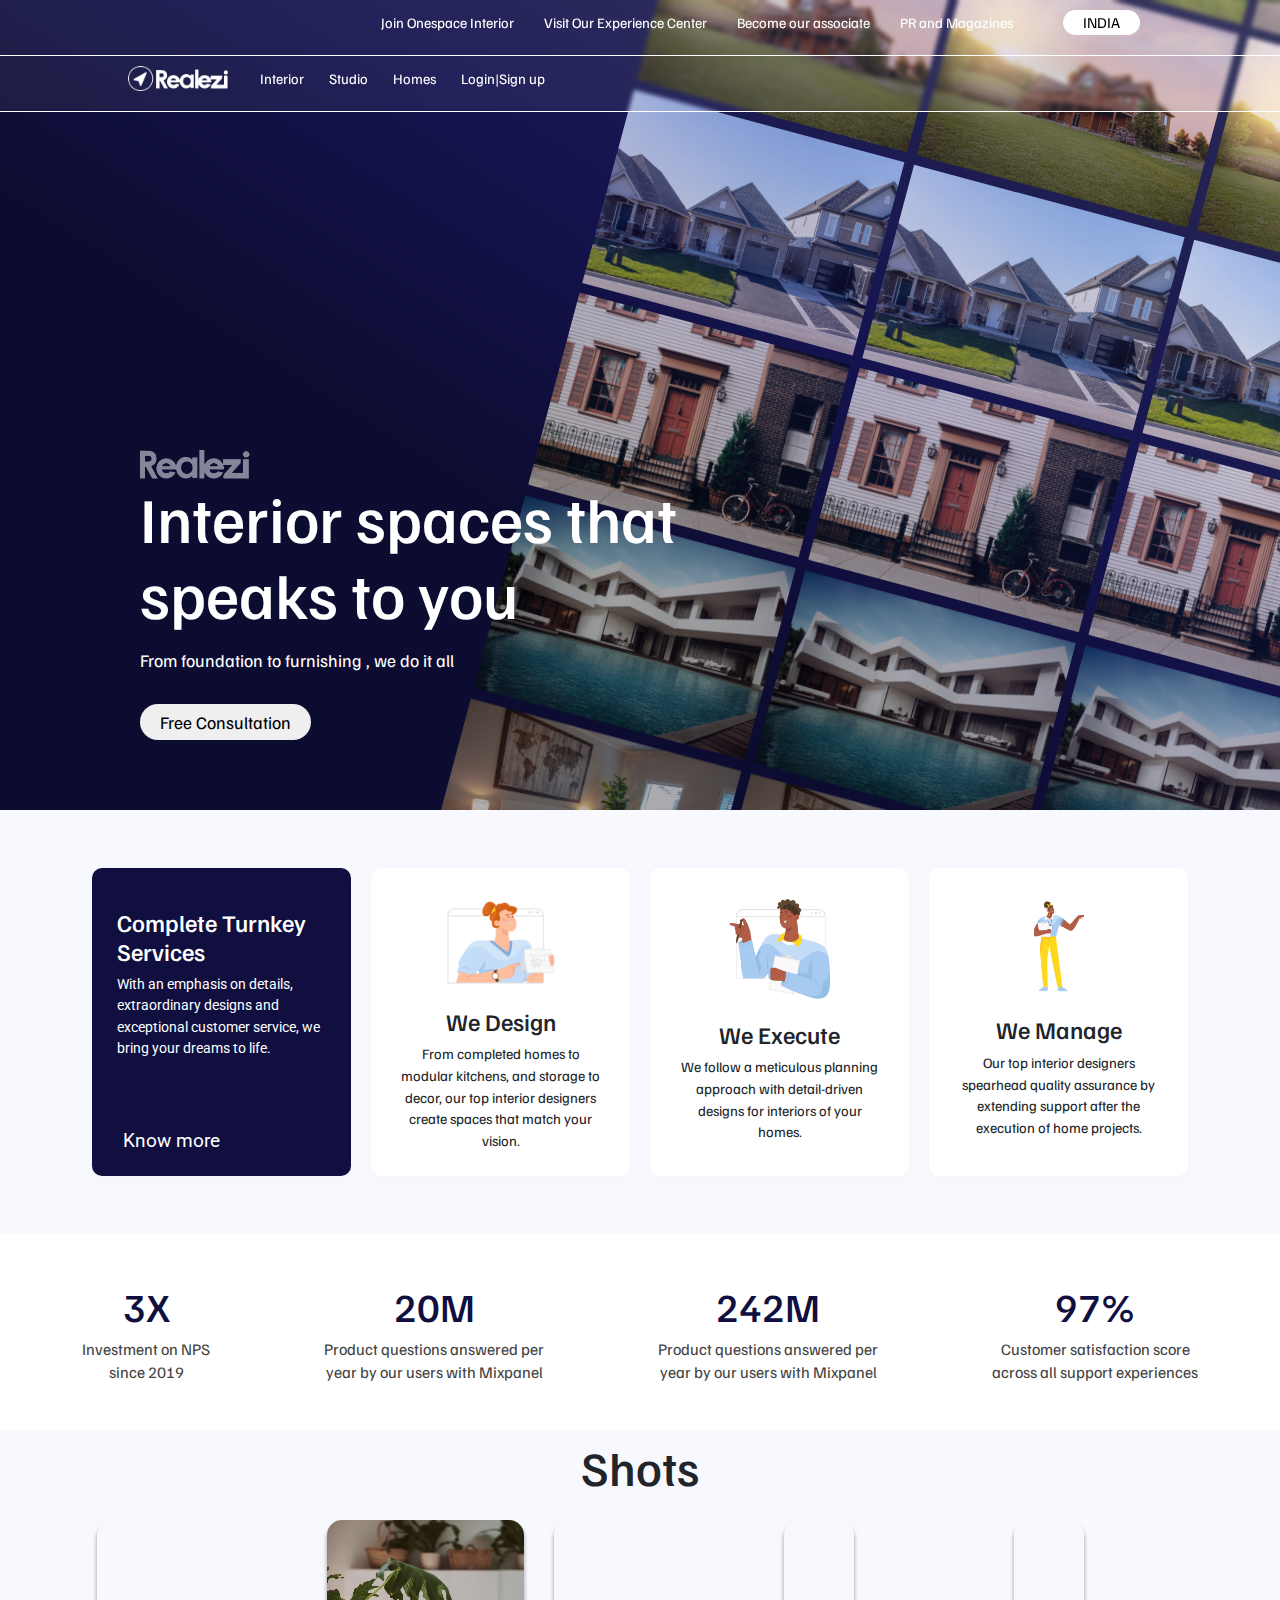
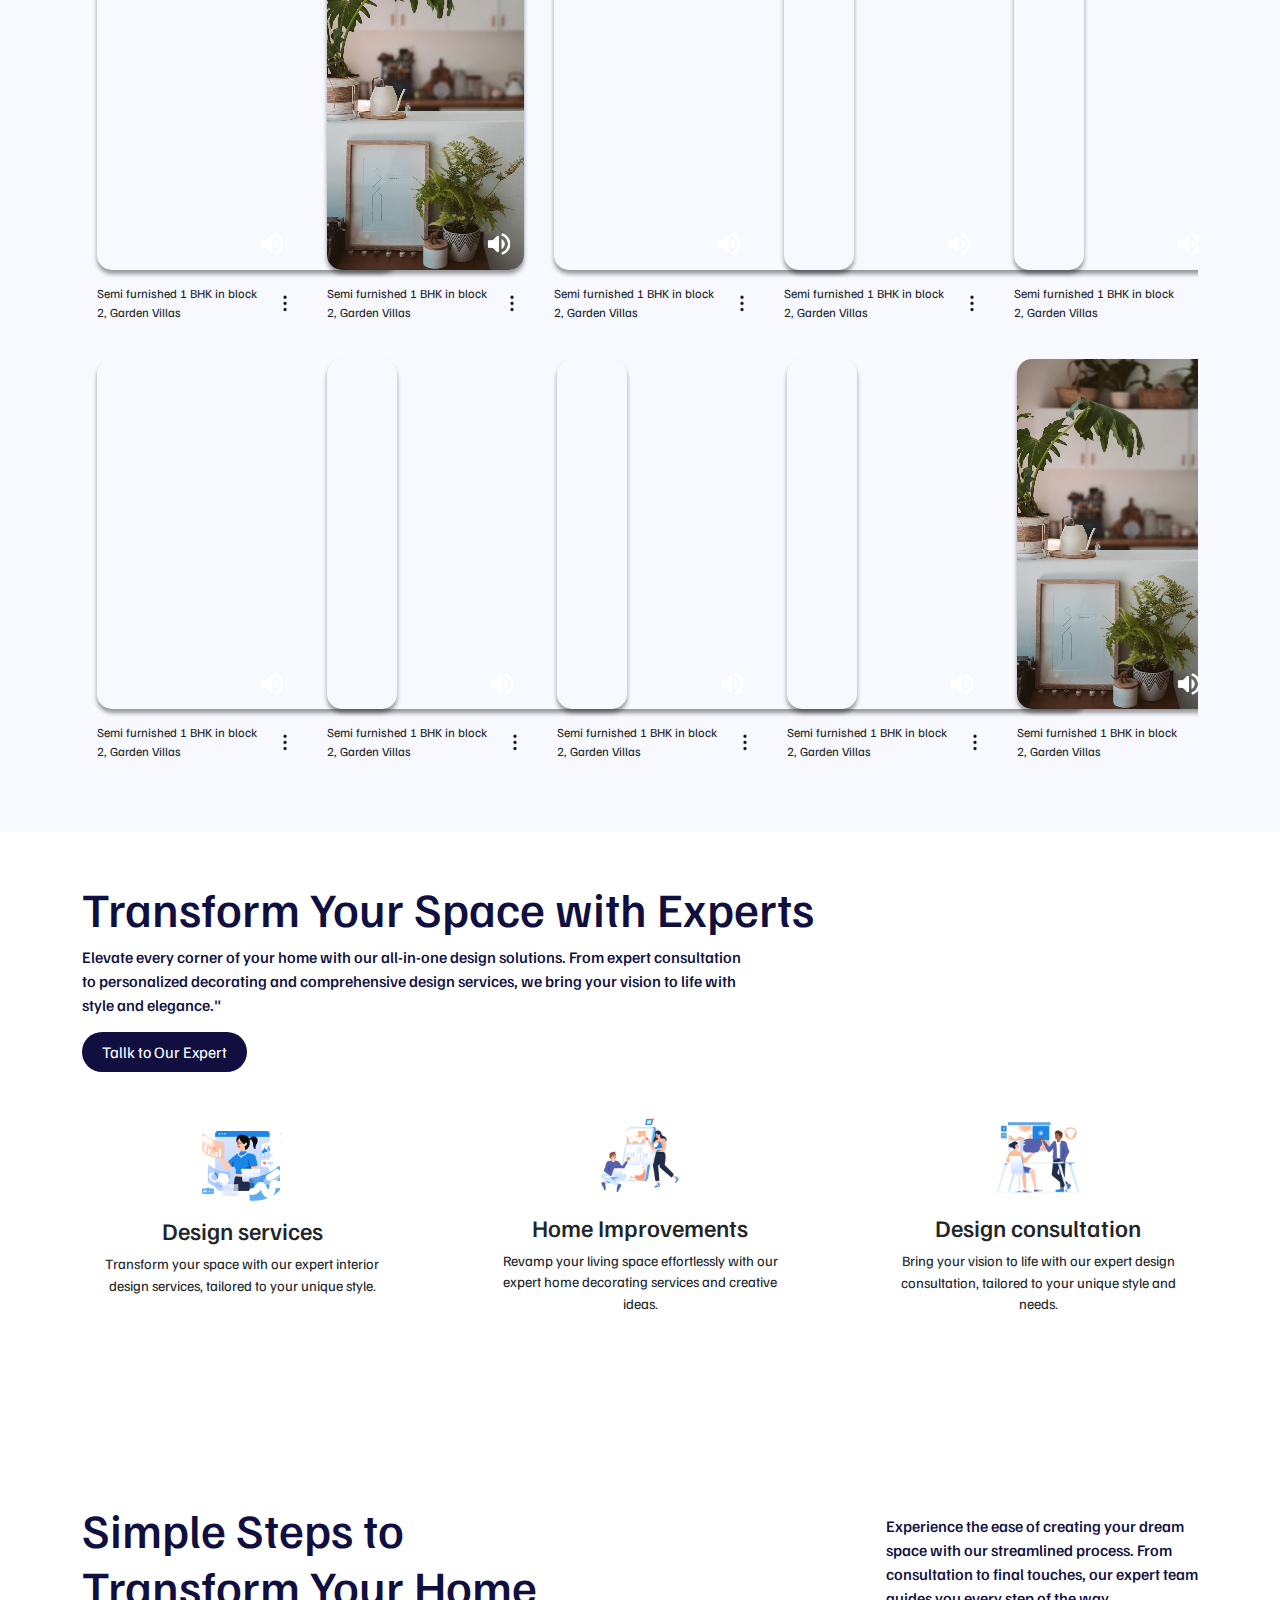
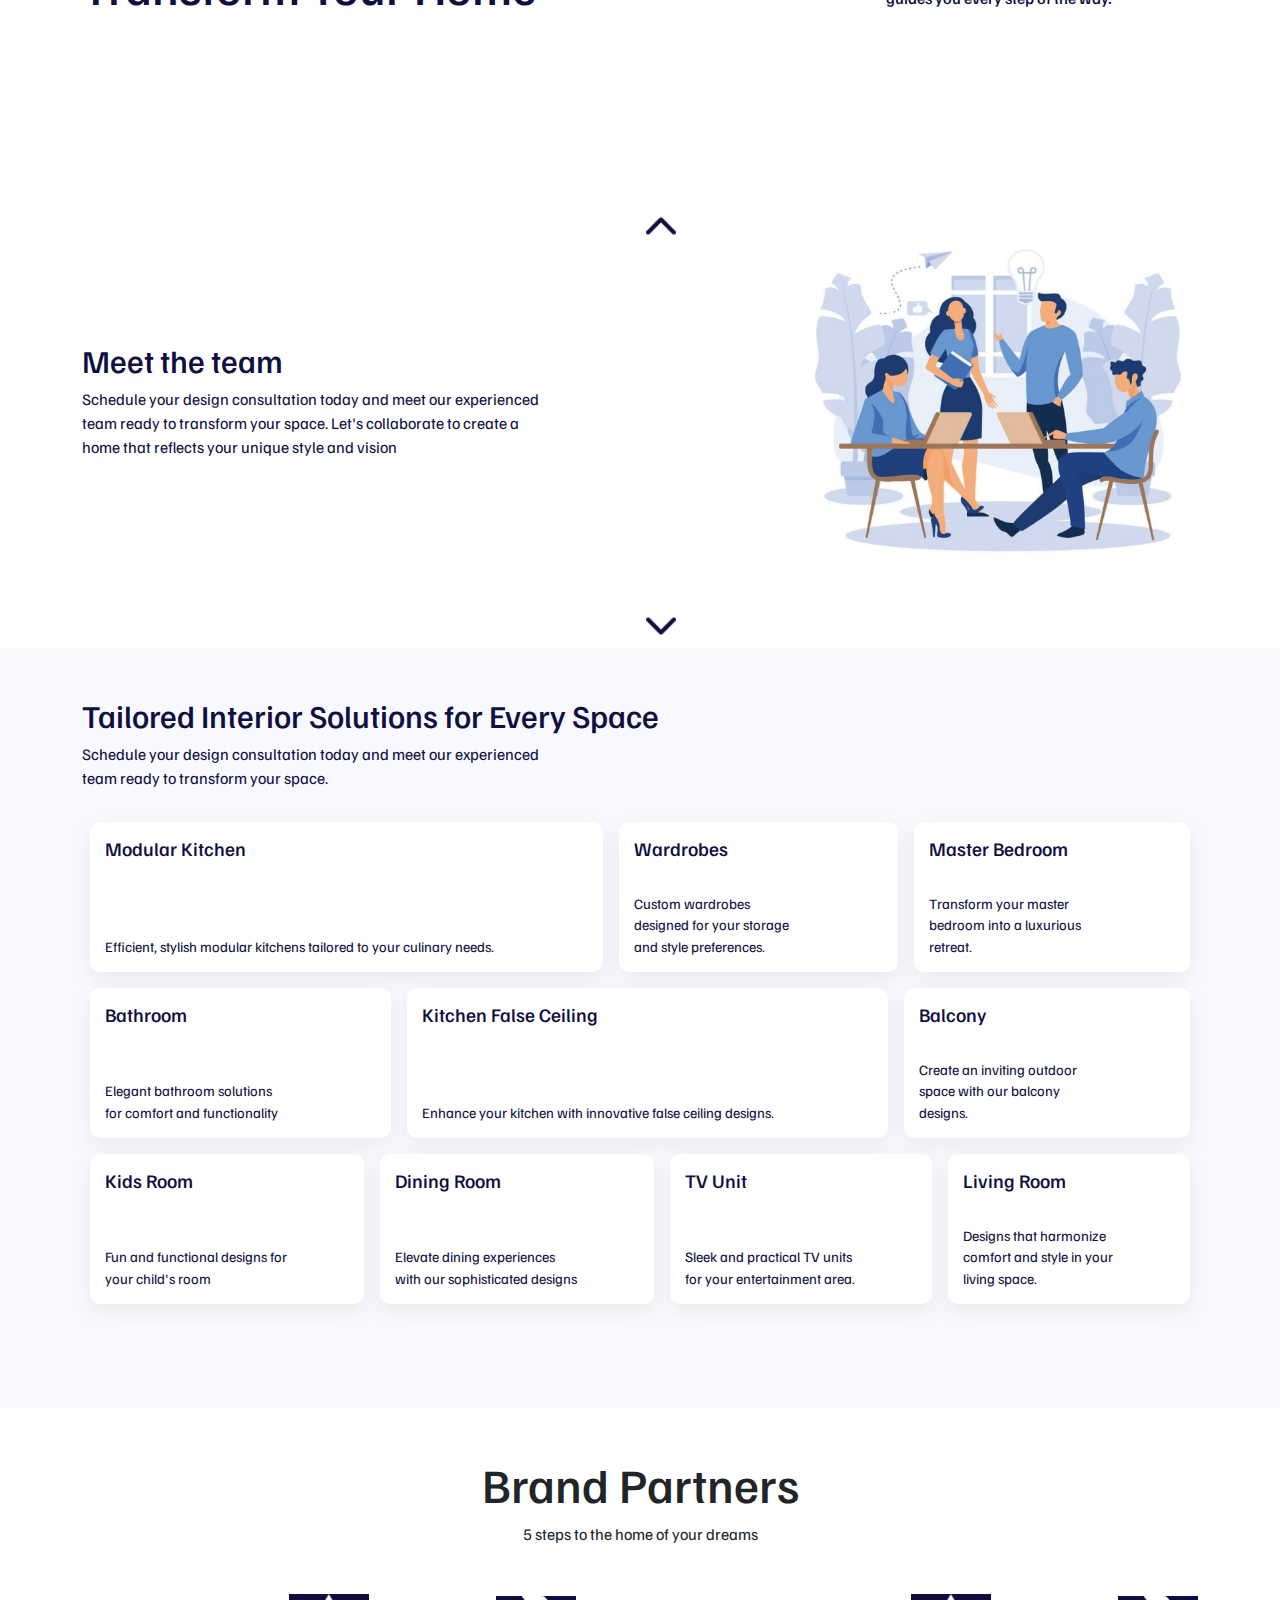
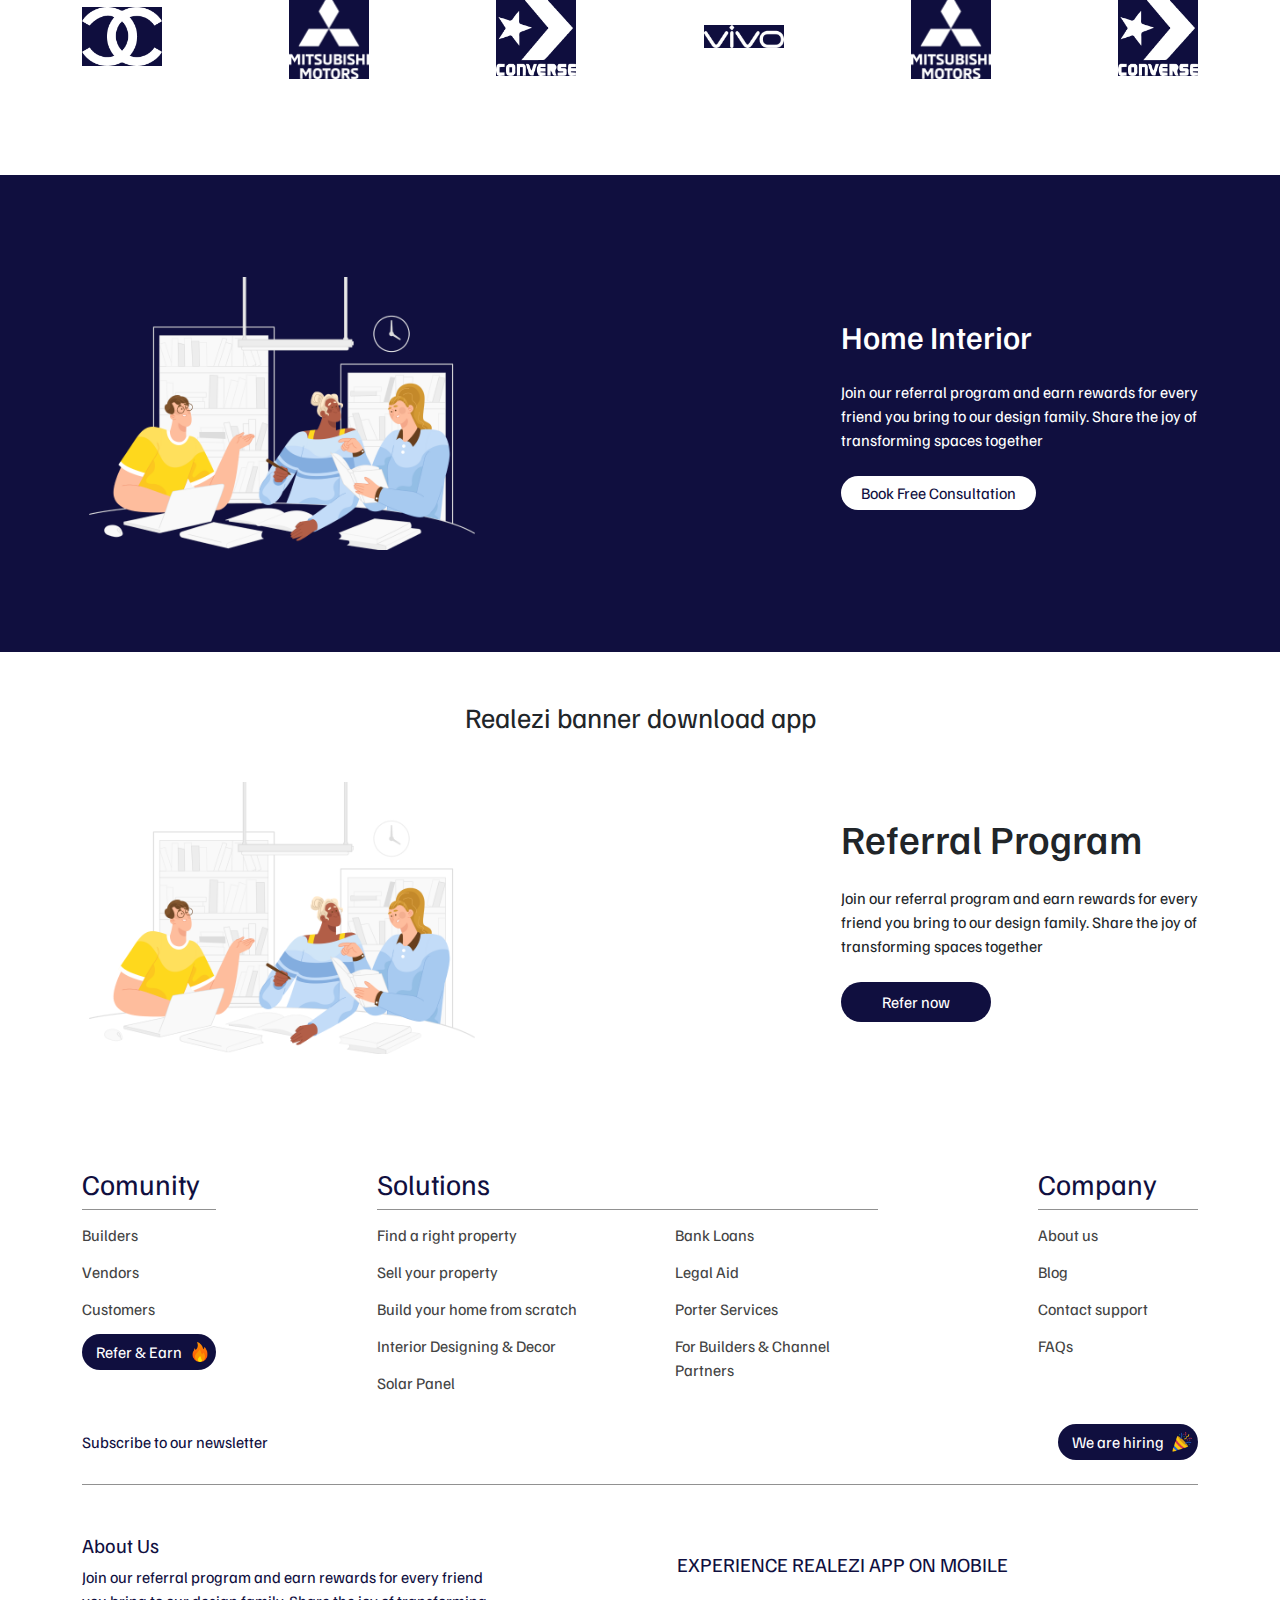
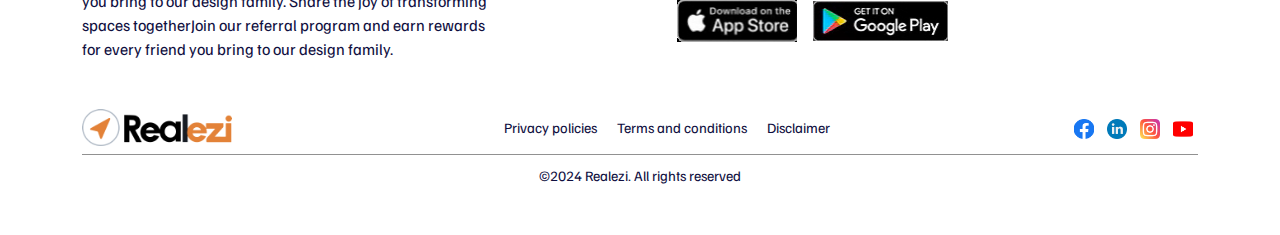
==== commit 01ec4c9d: "Built different dropdown for mobile view" ====
--- a/index.html
+++ b/index.html
@@ -778,6 +778,13 @@
                             <p>Budget</p>
                             <img src="./images/down-arrow.png" alt="Down arrow icon" width="12px">
                         </div>
+                        <ul class="dropdown-options">
+                            <li>up to 1Cr</li>
+                            <li>1Cr - 2Cr</li>
+                            <li>2Cr - 3Cr</li>
+                            <li>3Cr - 4Cr</li>
+                            <li>More than 5Cr</li>
+                        </ul>
                         <div class="dropdown-content">
                             <div class="range-slider position-relative">
                                 <div class="slider-values d-flex align-items-center justify-content-between">
--- a/style.css
+++ b/style.css
@@ -223,7 +223,7 @@
 .section-one .header-content{
     position: absolute;
     bottom: 70px;
-    left: 11%;
+    left: 10%;
     color: #fff;
     z-index: 7;
 }
@@ -325,10 +325,32 @@
     color: #A8A9A9;
 }
 
+.budget-dropdown .dropdown-options {
+    display: none;
+    flex-direction: column;
+    align-items: flex-start;
+    justify-content: flex-start;
+    border: 1px solid #606266;
+    border-top: none;
+    padding-left: 0;
+}
+.budget-dropdown .dropdown-options li {
+    padding: 8px 5px;
+    border-bottom: 1px solid #606266;
+    width: 100%;
+}
+.budget-dropdown .dropdown-options li:last-child {
+    border-bottom: 0;
+}
+
 .budget-dropdown .dropdown-content {
     background-color: #fff;
     position: relative;
     display: none;
+}
+
+.budget-dropdown .dropdown-options.active {
+    display: flex
 }
 
 .budget-dropdown .dropdown-content.active {
@@ -974,6 +996,12 @@
         flex: 0 0 auto; 
         margin: 0 30px; 
       }
+      .section-ten .container , .section-eleven .container .section{
+        flex-direction:column-reverse;
+    }
+    .section-ten .container img, .section-eleven .container img {
+        width: 300px;
+    }
       .footer .upper-footer .d-flex:first-child{
         flex-wrap: wrap;
             }
@@ -1038,6 +1066,9 @@
     .slider-values p {
         font-size: 0.9rem;
     }
+    .slider-labels span {
+        margin-left: 18px;
+    }
     .modal-container .section-one-modal, .modal-container .section-five-modal, .modal-container .section-ten-modal {
         padding: 30px;
     }
@@ -1059,12 +1090,6 @@
     }
     .modal-container label {
         font-size: 1rem;
-    }
-    .section-ten .section , .section-eleven .section {
-        flex-direction:column-reverse
-    }
-    .section-ten .section img, .section-eleven .section img {
-        width: 300px;
     }
     
 }
@@ -1096,6 +1121,18 @@
     }
 }
 
+@media screen and (max-width: 520px) {
+    .budget-dropdown .label {
+        margin-bottom: 0;
+    }  
+}
+
+@media screen and (min-width: 520px) {
+    .budget-dropdown .dropdown-options {
+        display: none;
+    }  
+}
+
 @media screen and (max-height: 680px) {
     .section-one {
         height: 700px;
@@ -1167,12 +1204,6 @@
     }
 }
 
-/* @media screen and (min-height: 400px) {
-    .section-one {
-        height: 850px;
-    }
-} */
-
 @media screen and (max-width: 365px) {
     .video .volume-icon {
         right: 80px;
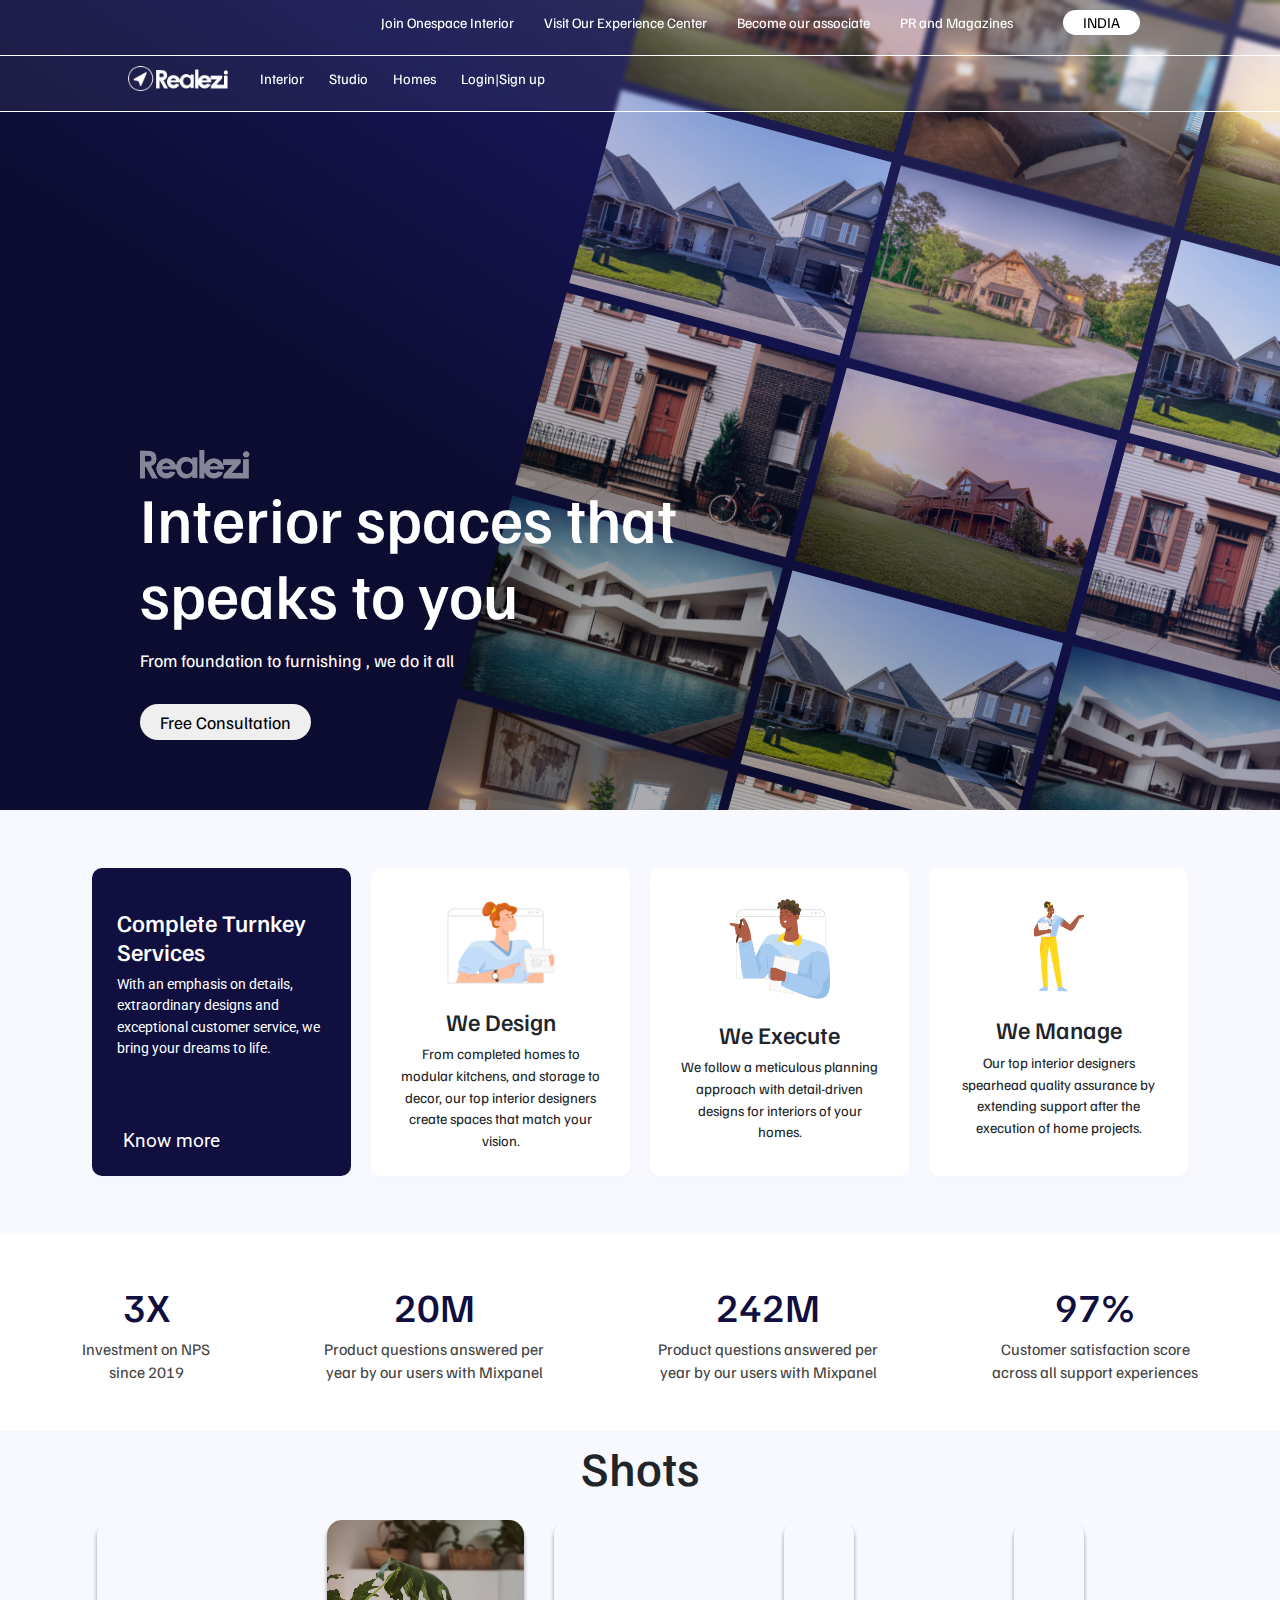
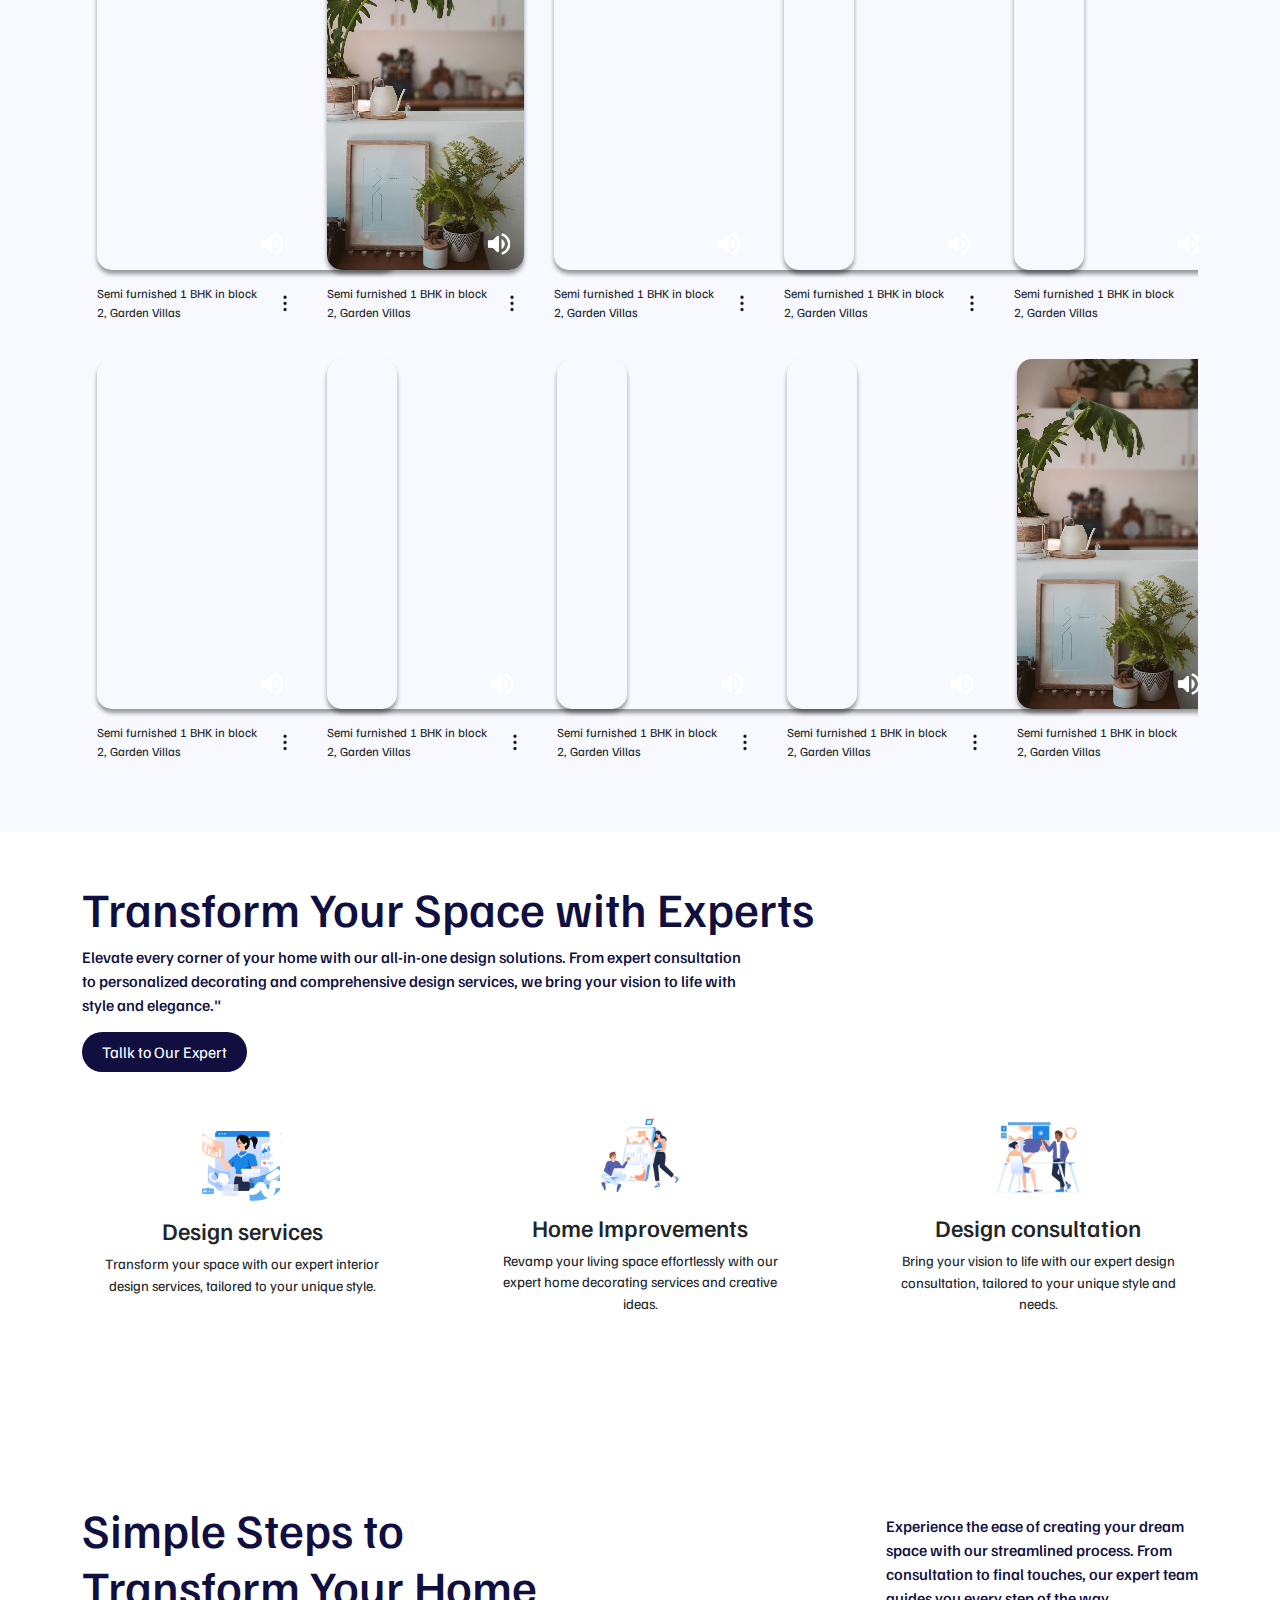
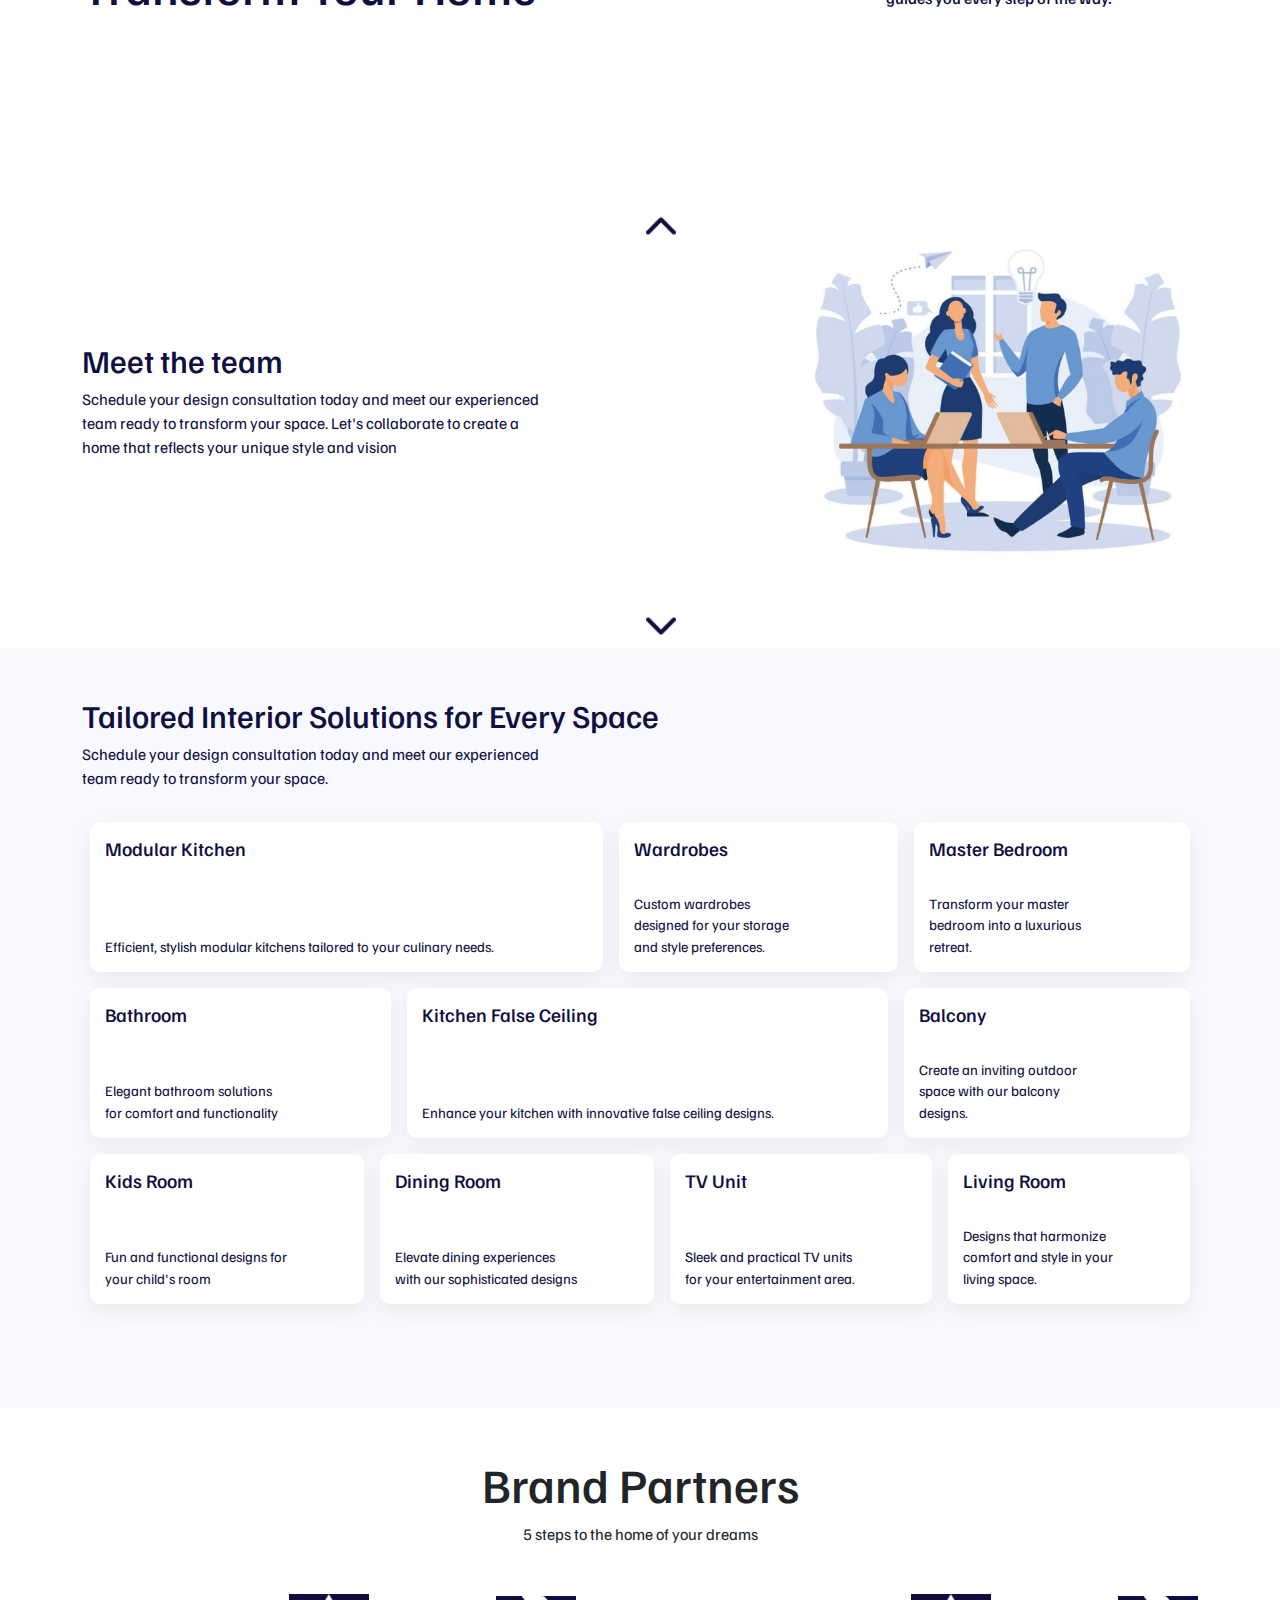
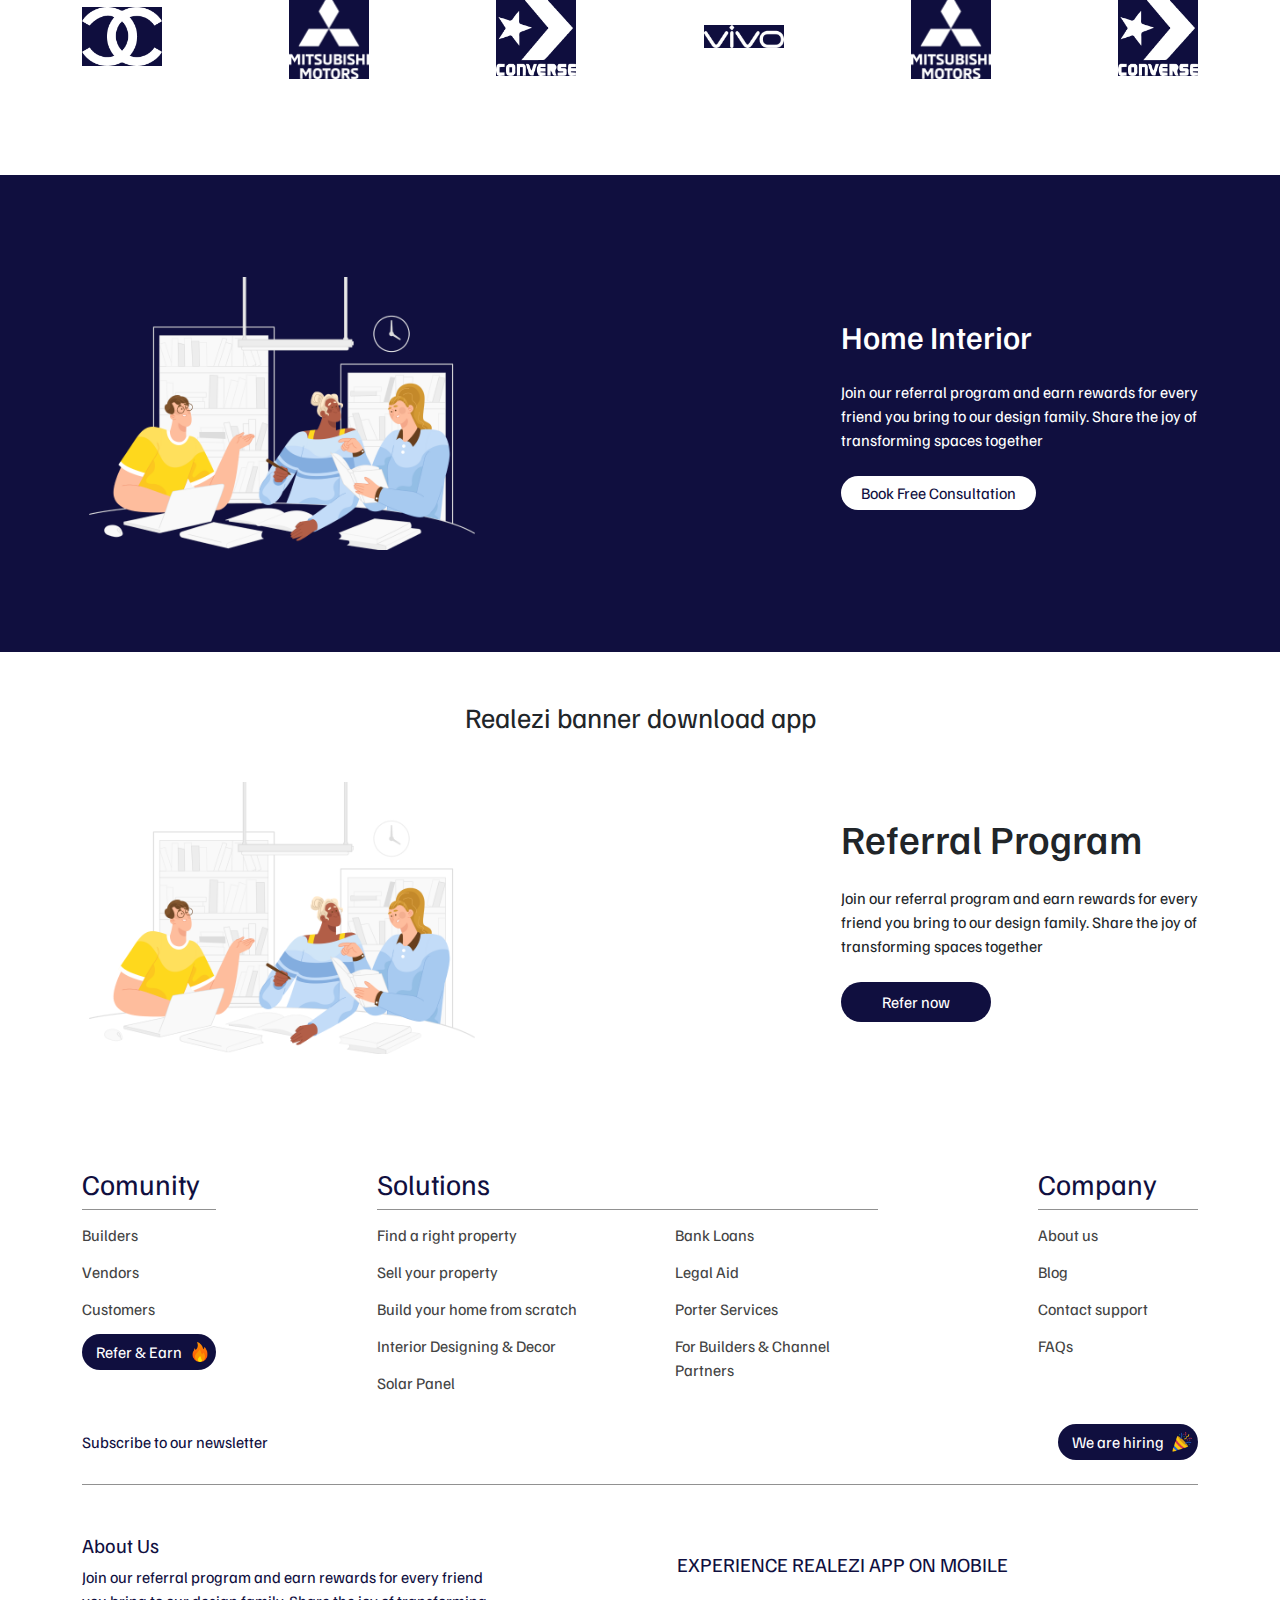
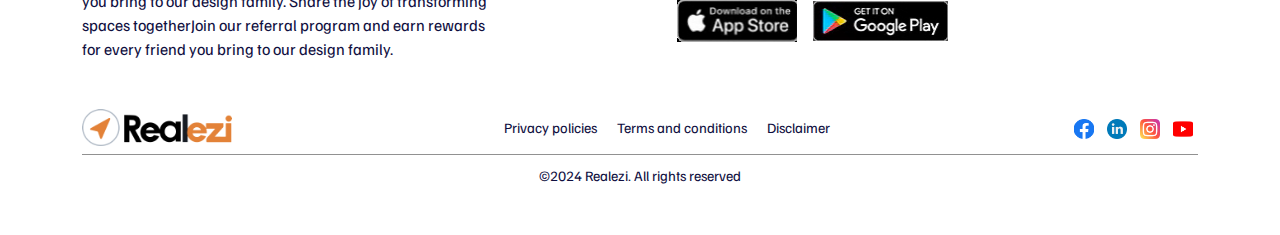
==== commit df9f1848: "Fixed background animation issue" ====
--- a/index.html
+++ b/index.html
@@ -97,72 +97,7 @@
                 </div>
             </div>
             <div class="slider-wrapper">
-                <div class="slider-item">
-                    <img src="./images/houses/1.png" alt="Image 1">
-                </div>
-                <div class="slider-item">
-                    <img src="./images/houses/2.png" alt="Image 1">
-                </div>
-                <div class="slider-item">
-                    <img src="./images/houses/3.png" alt="Image 1">
-                </div>
-                <div class="slider-item">
-                    <img src="./images/houses/4.png" alt="Image 1">
-                </div>
-                <div class="slider-item">
-                    <img src="./images/houses/5.jpg" alt="Image 1">
-                </div>
-                <div class="slider-item">
-                    <img src="./images/houses/6.jpg" alt="Image 1">
-                </div>
-                <div class="slider-item">
-                    <img src="./images/houses/1.png" alt="Image 1">
-                </div>
-                <div class="slider-item">
-                    <img src="./images/houses/2.png" alt="Image 1">
-                </div>
-                <div class="slider-item">
-                    <img src="./images/houses/3.png" alt="Image 1">
-                </div>
-                <div class="slider-item">
-                    <img src="./images/houses/4.png" alt="Image 1">
-                </div>
-                <div class="slider-item">
-                    <img src="./images/houses/5.jpg" alt="Image 1">
-                </div>
-                <div class="slider-item">
-                    <img src="./images/houses/6.jpg" alt="Image 1">
-                </div>
-                <div class="slider-item">
-                    <img src="./images/houses/1.png" alt="Image 1">
-                </div>
-                <div class="slider-item">
-                    <img src="./images/houses/2.png" alt="Image 1">
-                </div>
-                <div class="slider-item">
-                    <img src="./images/houses/3.png" alt="Image 1">
-                </div>
-                <div class="slider-item">
-                    <img src="./images/houses/4.png" alt="Image 1">
-                </div>
-                <div class="slider-item">
-                    <img src="./images/houses/5.jpg" alt="Image 1">
-                </div>
-                <div class="slider-item">
-                    <img src="./images/houses/6.jpg" alt="Image 1">
-                </div>
-                <div class="slider-item">
-                    <img src="./images/houses/1.png" alt="Image 1">
-                </div>
-                <div class="slider-item">
-                    <img src="./images/houses/2.png" alt="Image 1">
-                </div>
-                <div class="slider-item">
-                    <img src="./images/houses/3.png" alt="Image 1">
-                </div>
-                <div class="slider-item">
-                    <img src="./images/houses/4.png" alt="Image 1">
-                </div>
+
                 <div class="slider-item">
                     <img src="./images/houses/5.jpg" alt="Image 1">
                 </div>
--- a/style.css
+++ b/style.css
@@ -43,9 +43,9 @@
     height: 100%;
     background: linear-gradient(
         to top right,
-        rgba(4, 4, 16, 0.3) 38%, /* Dark blue with 30% opacity at 38% */
-        rgba(30, 30, 118, 0.3) 62%, /* Medium blue with 30% opacity at 62% */
-        rgba(255, 255, 255, 0.11) 98% /* White with 30% opacity at 98% */
+        rgba(4, 4, 16, 0.3) 38%,
+        rgba(30, 30, 118, 0.3) 62%,
+        rgba(255, 255, 255, 0.11) 98% 
     );    z-index: 7;
 }
 
@@ -60,20 +60,9 @@
     overflow: hidden;
     position: absolute;
     top: 60%;
-    left: 76%;
+    left: 75%;
     z-index: 1;
     transform: translate(-50%, -50%) rotate(15deg);
-}
-.section-one .slider-container-two  {
-    overflow: hidden;
-    position: absolute;
-    top: 60%;
-    left: 77%;
-    z-index: 1;
-    transform: translate(50%, -90%) rotate(15deg);
-}
-.section-one .slider-container-two .slider-wrapper {
-    height: 240vh
 }
 .section-one .slider-wrapper {
     display: flex;
@@ -109,11 +98,11 @@
     }
 }
 @keyframes scroll-right {
+    100% {
+        transform: translateY(0);
+    }
     0% {
-        transform: translateY(0);
-    }
-    100% {
-        transform: translateY(100%);
+        transform: translateY(-100%);
     }
 }
 .nav .upper-nav {
@@ -1072,8 +1061,6 @@
     .modal-container .section-one-modal, .modal-container .section-five-modal, .modal-container .section-ten-modal {
         padding: 30px;
     }
-    
-   
 }
 
 @media screen and (max-height:590px) {
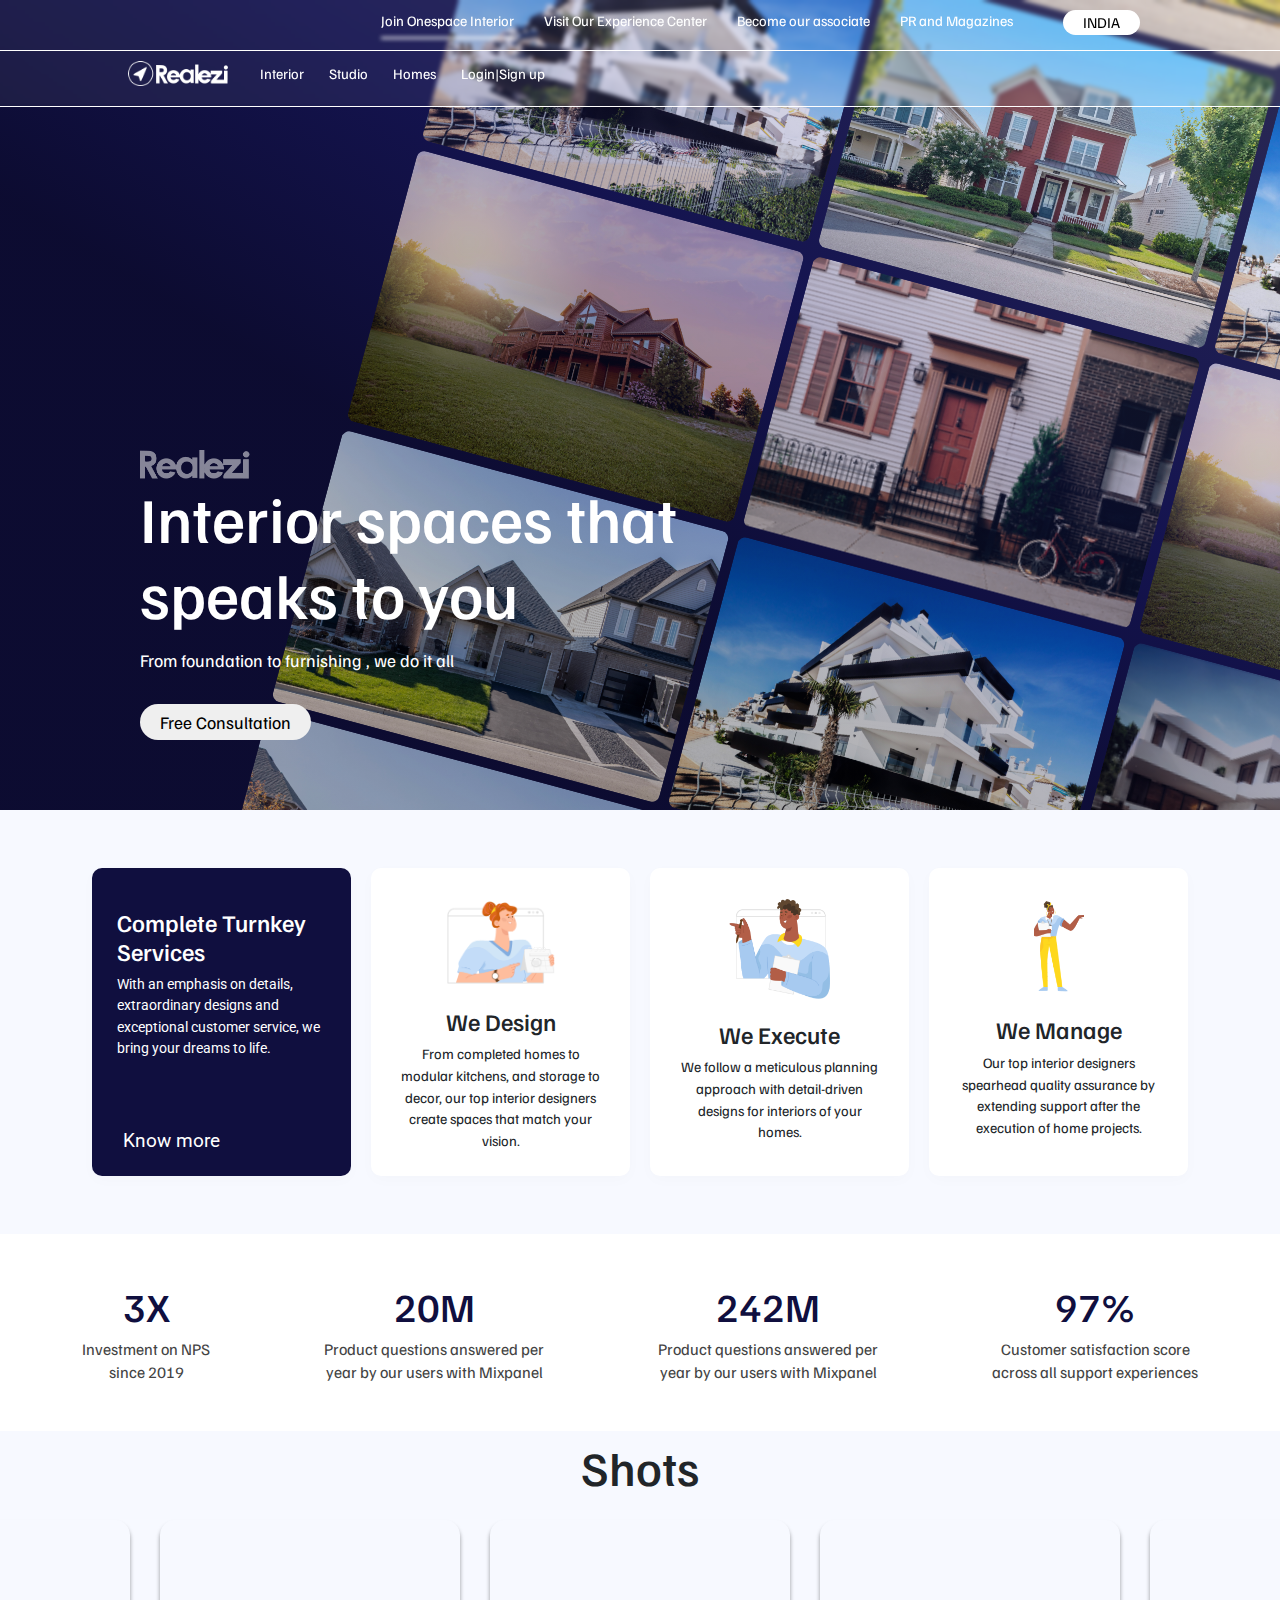
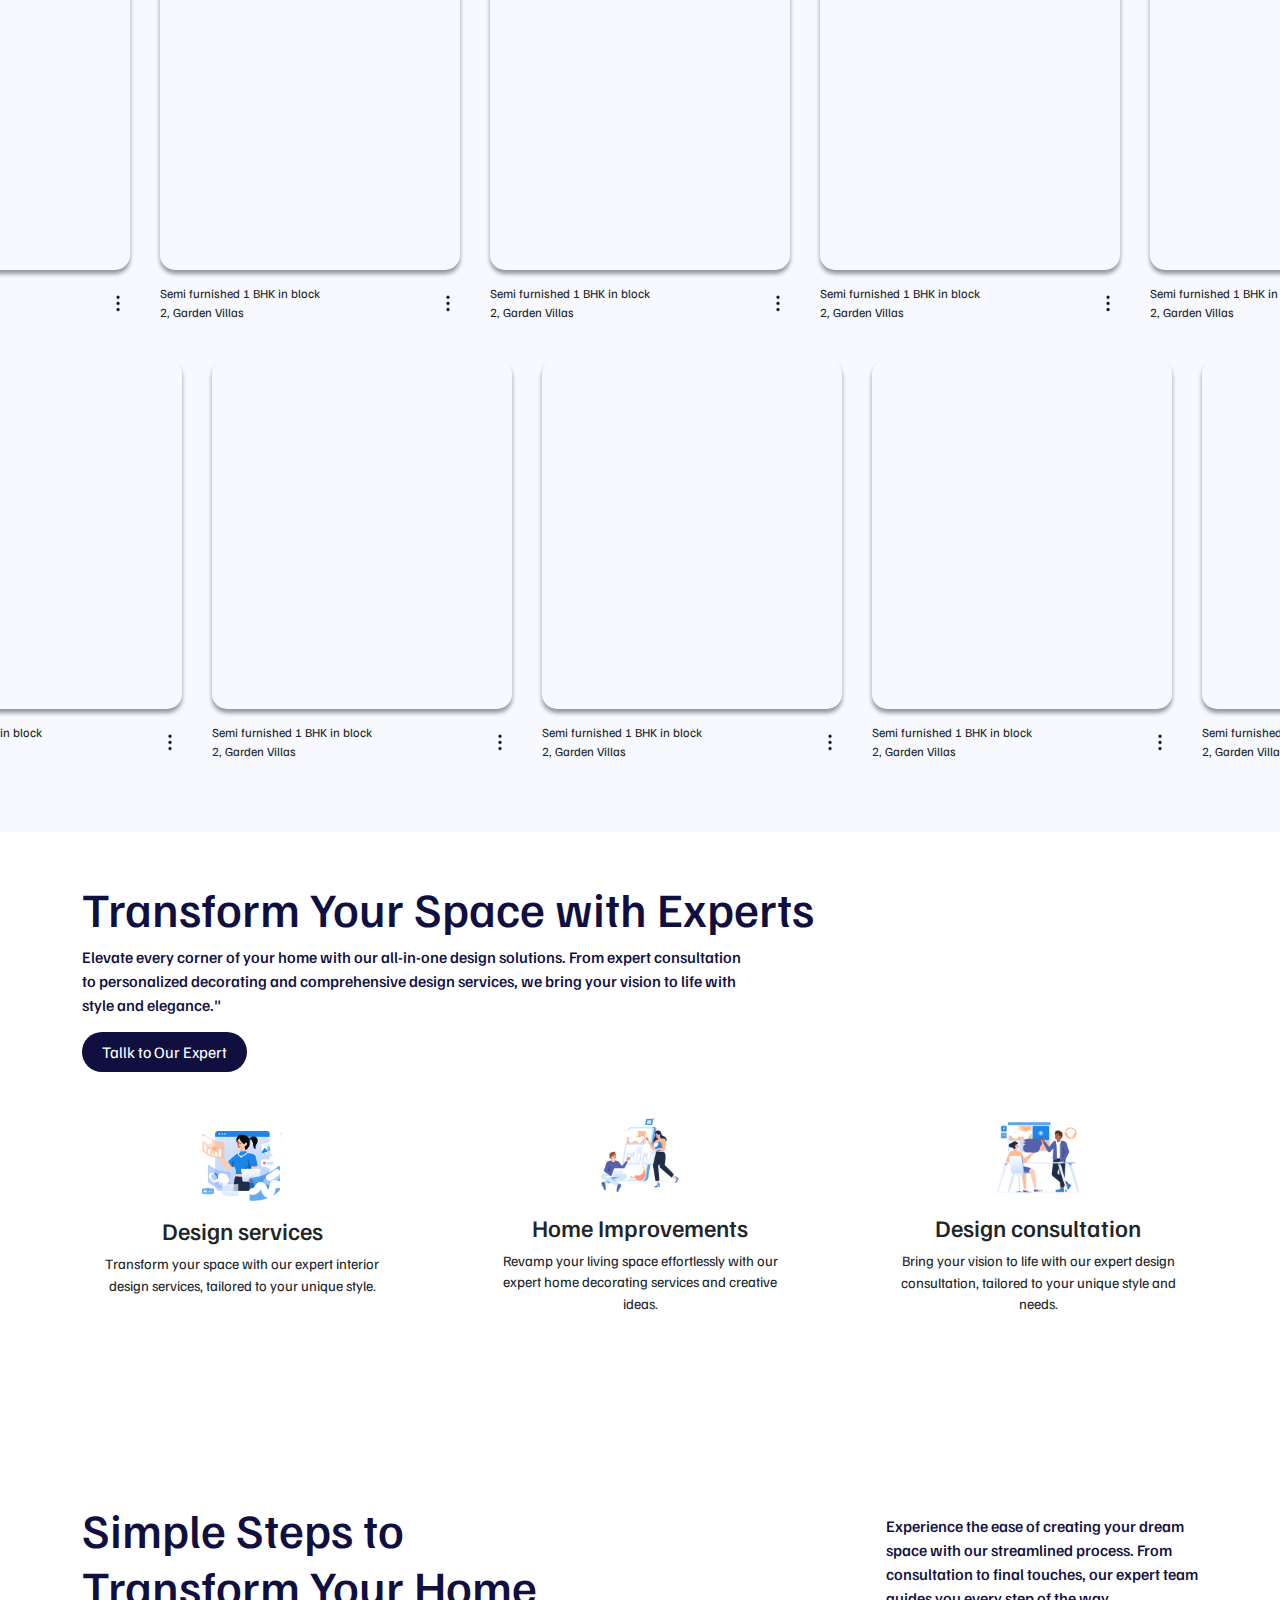
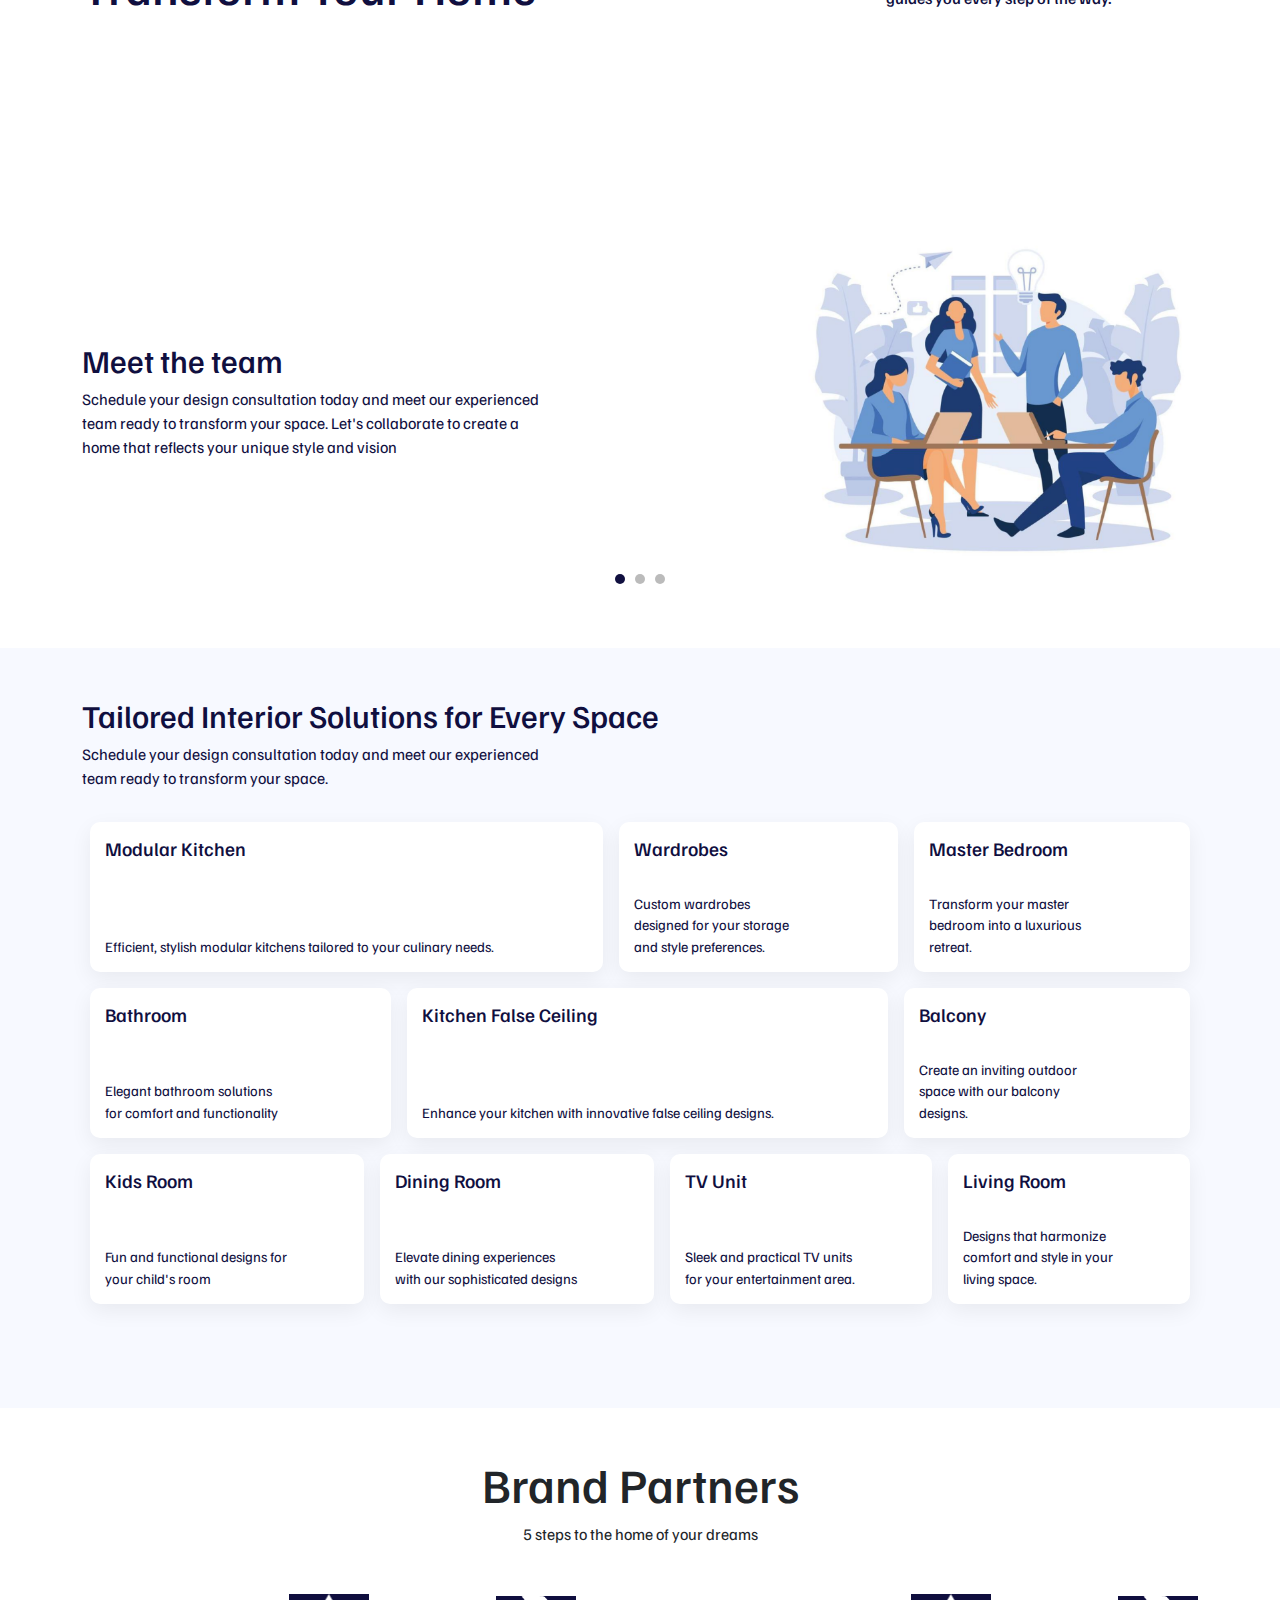
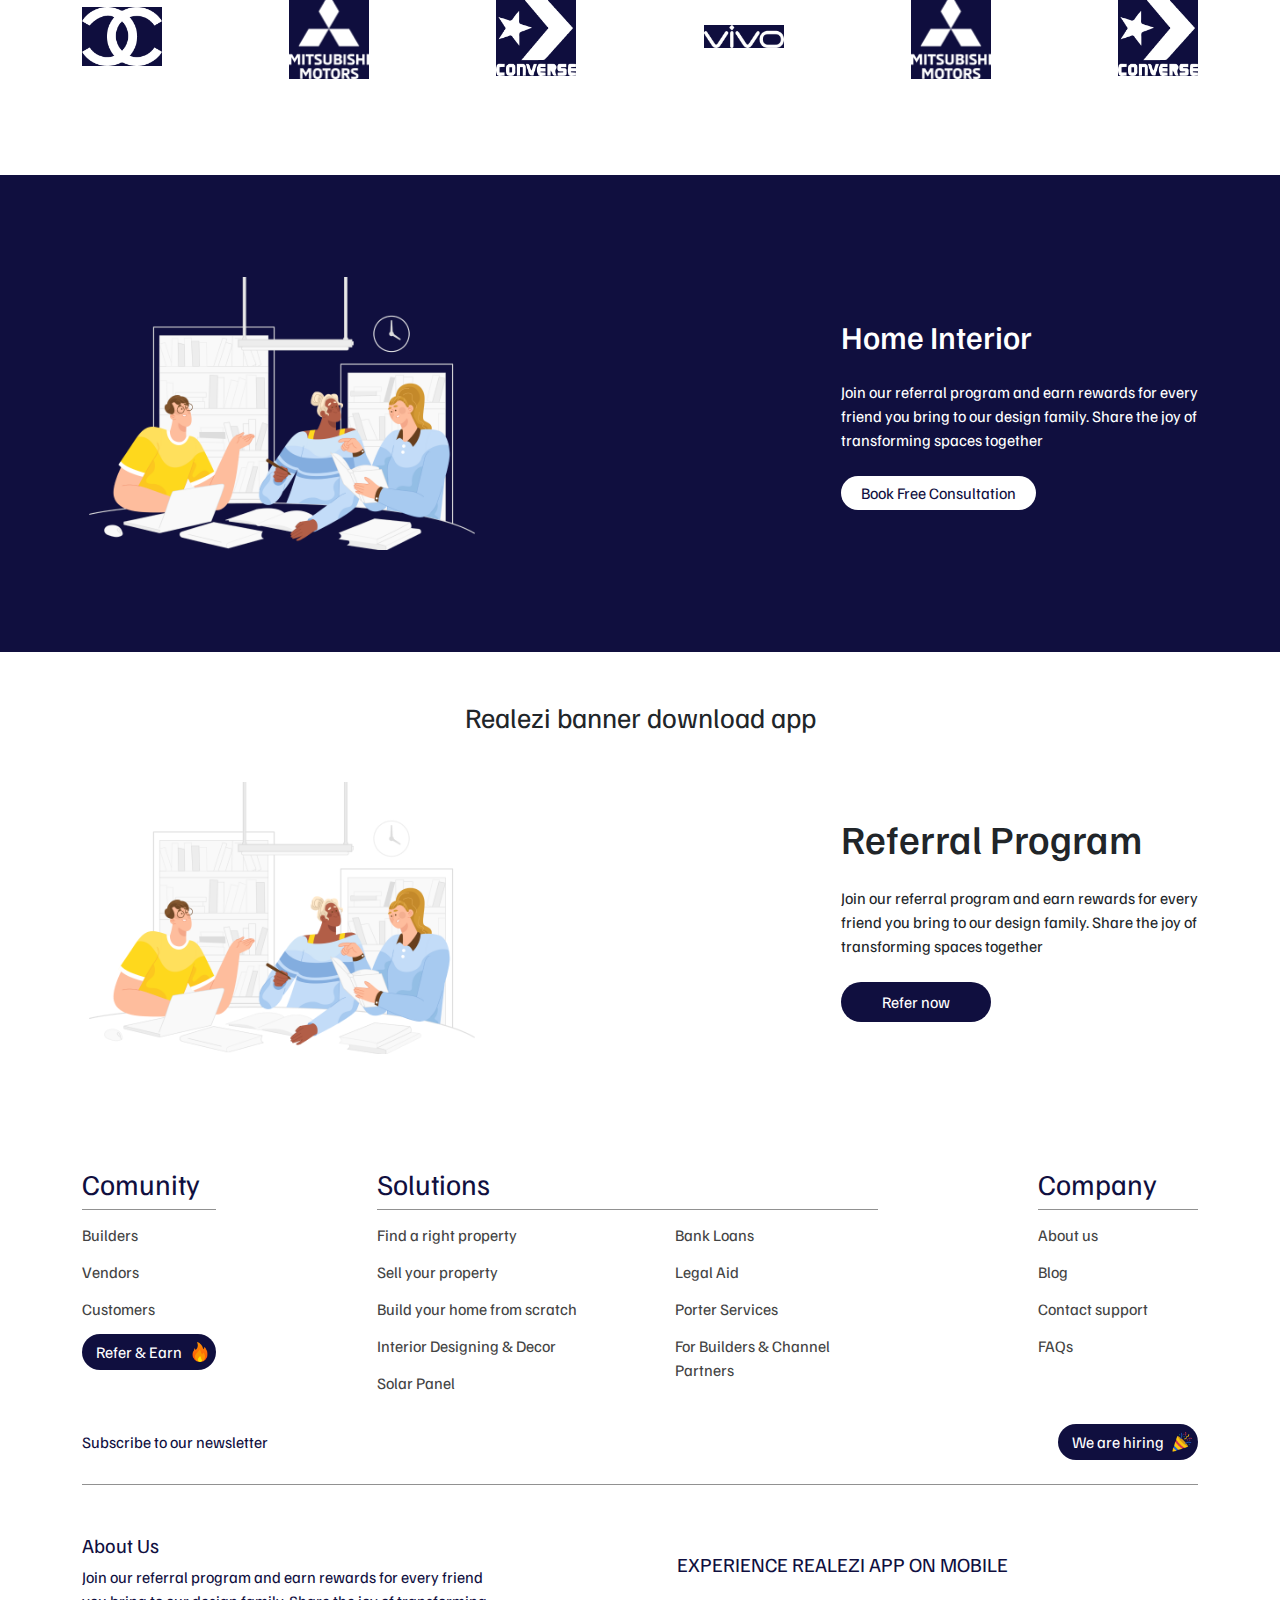
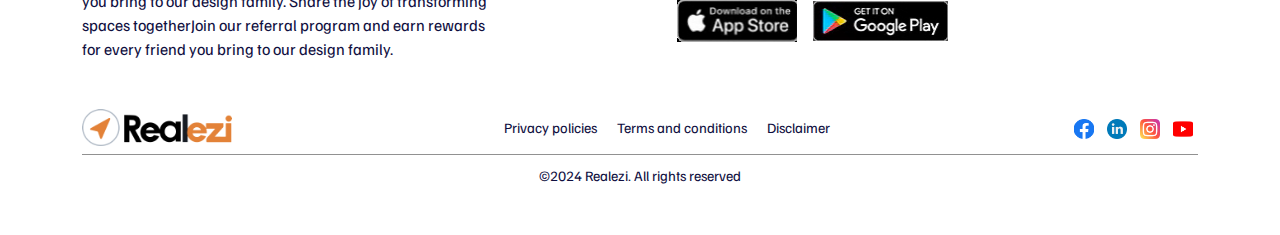
==== commit 71cbcdfd: "Merge branch 'Shivani_29july_interiorPage'" ====
--- a/index.html
+++ b/index.html
@@ -27,13 +27,49 @@
                     <img src="./images/houses/1.png" alt="Image 1">
                 </div>
                 <div class="slider-item">
+                    <img src="./images/houses/5jpg" alt="Image 1">
+                </div>
+                <div class="slider-item">
+                    <img src="./images/houses/3.png" alt="Image 1">
+                </div>
+                <div class="slider-item">
+                    <img src="./images/houses/4.jpg" alt="Image 1">
+                </div>
+                <div class="slider-item">
+                    <img src="./images/houses/5.jpg" alt="Image 1">
+                </div>
+                <div class="slider-item">
+                    <img src="./images/houses/6.jpg" alt="Image 1">
+                </div>
+                <div class="slider-item">
+                    <img src="./images/houses/7.jpg" alt="Image 1">
+                </div>
+                <div class="slider-item">
+                    <img src="./images/houses/8.jpg" alt="Image 1">
+                </div>
+                <div class="slider-item">
+                    <img src="./images/houses/1.png" alt="Image 1">
+                </div>
+                <div class="slider-item">
+                    <img src="./images/houses/4.jpg" alt="Image 1">
+                </div>
+                <div class="slider-item">
+                    <img src="./images/houses/5.jpg" alt="Image 1">
+                </div>
+                <div class="slider-item">
+                    <img src="./images/houses/6.jpg" alt="Image 1">
+                </div>
+                <div class="slider-item">
+                    <img src="./images/houses/1.png" alt="Image 1">
+                </div>
+                <div class="slider-item">
                     <img src="./images/houses/2.png" alt="Image 1">
                 </div>
                 <div class="slider-item">
                     <img src="./images/houses/3.png" alt="Image 1">
                 </div>
                 <div class="slider-item">
-                    <img src="./images/houses/4.png" alt="Image 1">
+                    <img src="./images/houses/4.jpg" alt="Image 1">
                 </div>
                 <div class="slider-item">
                     <img src="./images/houses/5.jpg" alt="Image 1">
@@ -51,7 +87,7 @@
                     <img src="./images/houses/3.png" alt="Image 1">
                 </div>
                 <div class="slider-item">
-                    <img src="./images/houses/4.png" alt="Image 1">
+                    <img src="./images/houses/4.jpg" alt="Image 1">
                 </div>
                 <div class="slider-item">
                     <img src="./images/houses/5.jpg" alt="Image 1">
@@ -59,17 +95,43 @@
                 <div class="slider-item">
                     <img src="./images/houses/6.jpg" alt="Image 1">
                 </div>
+            </div>
+            <div class="slider-wrapper">
+                <div class="slider-item">
+                    <img src="./images/houses/5.jpg" alt="Image 1">
+                </div>
+                <div class="slider-item">
+                    <img src="./images/houses/6.jpg" alt="Image 1">
+                </div>
+                <div class="slider-item">
+                    <img src="./images/houses/7.jpg" alt="Image 1">
+                </div>
+                <div class="slider-item">
+                    <img src="./images/houses/8.jpg" alt="Image 1">
+                </div>
                 <div class="slider-item">
                     <img src="./images/houses/1.png" alt="Image 1">
                 </div>
                 <div class="slider-item">
+                    <img src="./images/houses/4.jpg" alt="Image 1">
+                </div>
+                <div class="slider-item">
+                    <img src="./images/houses/5.jpg" alt="Image 1">
+                </div>
+                <div class="slider-item">
+                    <img src="./images/houses/6.jpg" alt="Image 1">
+                </div>
+                <div class="slider-item">
+                    <img src="./images/houses/1.png" alt="Image 1">
+                </div>
+                <div class="slider-item">
                     <img src="./images/houses/2.png" alt="Image 1">
                 </div>
                 <div class="slider-item">
                     <img src="./images/houses/3.png" alt="Image 1">
                 </div>
                 <div class="slider-item">
-                    <img src="./images/houses/4.png" alt="Image 1">
+                    <img src="./images/houses/4.jpg" alt="Image 1">
                 </div>
                 <div class="slider-item">
                     <img src="./images/houses/5.jpg" alt="Image 1">
@@ -87,7 +149,7 @@
                     <img src="./images/houses/3.png" alt="Image 1">
                 </div>
                 <div class="slider-item">
-                    <img src="./images/houses/4.png" alt="Image 1">
+                    <img src="./images/houses/4.jpg" alt="Image 1">
                 </div>
                 <div class="slider-item">
                     <img src="./images/houses/5.jpg" alt="Image 1">
@@ -95,9 +157,56 @@
                 <div class="slider-item">
                     <img src="./images/houses/6.jpg" alt="Image 1">
                 </div>
+                <div class="slider-item">
+                    <img src="./images/houses/1.png" alt="Image 1">
+                </div>
+                <div class="slider-item">
+                    <img src="./images/houses/2.png" alt="Image 1">
+                </div>
+                <div class="slider-item">
+                    <img src="./images/houses/3.png" alt="Image 1">
+                </div>
+                <div class="slider-item">
+                    <img src="./images/houses/4.jpg" alt="Image 1">
+                </div>
+                <div class="slider-item">
+                    <img src="./images/houses/5.jpg" alt="Image 1">
+                </div>
+                <div class="slider-item">
+                    <img src="./images/houses/6.jpg" alt="Image 1">
+                </div>
             </div>
             <div class="slider-wrapper">
-
+                <div class="slider-item">
+                    <img src="./images/houses/5.png" alt="Image 1">
+                </div>
+                <div class="slider-item">
+                    <img src="./images/houses/8.jpg" alt="Image 1">
+                </div>
+                <div class="slider-item">
+                    <img src="./images/houses/2.png" alt="Image 1">
+                </div>
+                <div class="slider-item">
+                    <img src="./images/houses/4.jpg" alt="Image 1">
+                </div>
+                <div class="slider-item">
+                    <img src="./images/houses/5.jpg" alt="Image 1">
+                </div>
+                <div class="slider-item">
+                    <img src="./images/houses/2.png" alt="Image 1">
+                </div>
+                <div class="slider-item">
+                    <img src="./images/houses/1.png" alt="Image 1">
+                </div>
+                <div class="slider-item">
+                    <img src="./images/houses/2.png" alt="Image 1">
+                </div>
+                <div class="slider-item">
+                    <img src="./images/houses/3.png" alt="Image 1">
+                </div>
+                <div class="slider-item">
+                    <img src="./images/houses/4.jpg" alt="Image 1">
+                </div>
                 <div class="slider-item">
                     <img src="./images/houses/5.jpg" alt="Image 1">
                 </div>
@@ -114,7 +223,7 @@
                     <img src="./images/houses/3.png" alt="Image 1">
                 </div>
                 <div class="slider-item">
-                    <img src="./images/houses/4.png" alt="Image 1">
+                    <img src="./images/houses/4.jpg" alt="Image 1">
                 </div>
                 <div class="slider-item">
                     <img src="./images/houses/5.jpg" alt="Image 1">
@@ -132,117 +241,7 @@
                     <img src="./images/houses/3.png" alt="Image 1">
                 </div>
                 <div class="slider-item">
-                    <img src="./images/houses/4.png" alt="Image 1">
-                </div>
-                <div class="slider-item">
-                    <img src="./images/houses/5.jpg" alt="Image 1">
-                </div>
-                <div class="slider-item">
-                    <img src="./images/houses/6.jpg" alt="Image 1">
-                </div>
-                <div class="slider-item">
-                    <img src="./images/houses/1.png" alt="Image 1">
-                </div>
-                <div class="slider-item">
-                    <img src="./images/houses/2.png" alt="Image 1">
-                </div>
-                <div class="slider-item">
-                    <img src="./images/houses/3.png" alt="Image 1">
-                </div>
-                <div class="slider-item">
-                    <img src="./images/houses/4.png" alt="Image 1">
-                </div>
-                <div class="slider-item">
-                    <img src="./images/houses/5.jpg" alt="Image 1">
-                </div>
-                <div class="slider-item">
-                    <img src="./images/houses/6.jpg" alt="Image 1">
-                </div>
-                <div class="slider-item">
-                    <img src="./images/houses/1.png" alt="Image 1">
-                </div>
-                <div class="slider-item">
-                    <img src="./images/houses/2.png" alt="Image 1">
-                </div>
-                <div class="slider-item">
-                    <img src="./images/houses/3.png" alt="Image 1">
-                </div>
-                <div class="slider-item">
-                    <img src="./images/houses/4.png" alt="Image 1">
-                </div>
-                <div class="slider-item">
-                    <img src="./images/houses/5.jpg" alt="Image 1">
-                </div>
-                <div class="slider-item">
-                    <img src="./images/houses/6.jpg" alt="Image 1">
-                </div>
-            </div>
-            <div class="slider-wrapper">
-                <div class="slider-item">
-                    <img src="./images/houses/1.png" alt="Image 1">
-                </div>
-                <div class="slider-item">
-                    <img src="./images/houses/2.png" alt="Image 1">
-                </div>
-                <div class="slider-item">
-                    <img src="./images/houses/3.png" alt="Image 1">
-                </div>
-                <div class="slider-item">
-                    <img src="./images/houses/4.png" alt="Image 1">
-                </div>
-                <div class="slider-item">
-                    <img src="./images/houses/5.jpg" alt="Image 1">
-                </div>
-                <div class="slider-item">
-                    <img src="./images/houses/6.jpg" alt="Image 1">
-                </div>
-                <div class="slider-item">
-                    <img src="./images/houses/1.png" alt="Image 1">
-                </div>
-                <div class="slider-item">
-                    <img src="./images/houses/2.png" alt="Image 1">
-                </div>
-                <div class="slider-item">
-                    <img src="./images/houses/3.png" alt="Image 1">
-                </div>
-                <div class="slider-item">
-                    <img src="./images/houses/4.png" alt="Image 1">
-                </div>
-                <div class="slider-item">
-                    <img src="./images/houses/5.jpg" alt="Image 1">
-                </div>
-                <div class="slider-item">
-                    <img src="./images/houses/6.jpg" alt="Image 1">
-                </div>
-                <div class="slider-item">
-                    <img src="./images/houses/1.png" alt="Image 1">
-                </div>
-                <div class="slider-item">
-                    <img src="./images/houses/2.png" alt="Image 1">
-                </div>
-                <div class="slider-item">
-                    <img src="./images/houses/3.png" alt="Image 1">
-                </div>
-                <div class="slider-item">
-                    <img src="./images/houses/4.png" alt="Image 1">
-                </div>
-                <div class="slider-item">
-                    <img src="./images/houses/5.jpg" alt="Image 1">
-                </div>
-                <div class="slider-item">
-                    <img src="./images/houses/6.jpg" alt="Image 1">
-                </div>
-                <div class="slider-item">
-                    <img src="./images/houses/1.png" alt="Image 1">
-                </div>
-                <div class="slider-item">
-                    <img src="./images/houses/2.png" alt="Image 1">
-                </div>
-                <div class="slider-item">
-                    <img src="./images/houses/3.png" alt="Image 1">
-                </div>
-                <div class="slider-item">
-                    <img src="./images/houses/4.png" alt="Image 1">
+                    <img src="./images/houses/4.jpg" alt="Image 1">
                 </div>
                 <div class="slider-item">
                     <img src="./images/houses/5.jpg" alt="Image 1">
@@ -255,7 +254,7 @@
 
         <nav class="nav">
             <div class="upper-nav">
-                <div class="container d-flex align-items-center justify-content-end">
+                <div class="container d-flex align-items-start justify-content-end">
                     <ul class="d-flex align-items-center">
                         <li class="active">Join Onespace Interior</li>
                         <li>Visit Our Experience Center</li>
@@ -306,6 +305,7 @@
     <div class="section-one-modal-container modal-container">
         <div class="container">
             <div class="section-one-modal modals">
+                <img src="./images/cross.png" width="15px" class="close-icon">
                 <h4>Please share your details</h4>
                 <form>
                     <input type="text" placeholder="Name" name="name">
@@ -416,221 +416,343 @@
     <section class="section-four pb-5 pt-2">
         <div class="container">
             <h2>Shots</h2>
-            <div class="video-slider ">
+            <div class="video-slider">
                 <button class="nav-btn prev-btn"><img src="./images/arrow-down.png" width="30px"></button>
-                <div class="video-container d-flex">
+                <div class="video-container d-flex justify-content-center">
+                    <div class="video">
+                        <video>
+                            <source src="./videos/2.mp4" type="video/mp4">
+                            Your browser does not support the video tag.
+                        </video>
+                        <div class="volume-container hidden">
+                            <img src="./images/volume-up.png" alt="Volumn up icon" width="30px"
+                                class="volume-icon volume-up ">
+                            <img src="./images/volume-off.png" alt="Volumn up icon" width="30px"
+                                class="volume-icon volume-off hidden">
+                        </div>
+                        <div class="d-flex align-items-center justify-content-between my-2">
+                            <p>Semi furnished 1 BHK in block<br> 2, Garden Villas</p>
+                            <img src="./images/more.png" alt="Three vertical dot menu icon" width="24px">
+                        </div>
+                    </div>
+                    <div class="video">
+                        <video>
+                            <source src="./videos/1.mp4" type="video/mp4">
+                            Your browser does not support the video tag.
+                        </video>
+                        <div class="volume-container hidden">
+                            <img src="./images/volume-up.png" alt="Volumn up icon" width="30px"
+                                class="volume-icon volume-up ">
+                            <img src="./images/volume-off.png" alt="Volumn up icon" width="30px"
+                                class="volume-icon volume-off hidden">
+                        </div>
+                        <div class="d-flex align-items-center justify-content-between my-2">
+                            <p>Semi furnished 1 BHK in block<br> 2, Garden Villas</p>
+                            <img src="./images/more.png" alt="Three vertical dot menu icon" width="24px">
+                        </div>
+                    </div>
+                    <div class="video">
+                        <video>
+                            <source src="./videos/3.mp4" type="video/mp4">
+                            Your browser does not support the video tag.
+                        </video>
+                        <div class="volume-container hidden">
+                            <img src="./images/volume-up.png" alt="Volumn up icon" width="30px"
+                                class="volume-icon volume-up ">
+                            <img src="./images/volume-off.png" alt="Volumn up icon" width="30px"
+                                class="volume-icon volume-off hidden">
+                        </div>
+                        <div class="d-flex align-items-center justify-content-between my-2">
+                            <p>Semi furnished 1 BHK in block<br> 2, Garden Villas</p>
+                            <img src="./images/more.png" alt="Three vertical dot menu icon" width="24px">
+                        </div>
+                    </div>
+                    <div class="video">
+                        <video>
+                            <source src="./videos/4.mp4" type="video/mp4">
+                            Your browser does not support the video tag.
+                        </video>
+                        <div class="volume-container hidden">
+                            <img src="./images/volume-up.png" alt="Volumn up icon" width="30px"
+                                class="volume-icon volume-up ">
+                            <img src="./images/volume-off.png" alt="Volumn up icon" width="30px"
+                                class="volume-icon volume-off hidden">
+                        </div>
+                        <div class="d-flex align-items-center justify-content-between my-2">
+                            <p>Semi furnished 1 BHK in block<br> 2, Garden Villas</p>
+                            <img src="./images/more.png" alt="Three vertical dot menu icon" width="24px">
+                        </div>
+                    </div>
+                    <div class="video">
+                        <video>
+                            <source src="./videos/5.mp4" type="video/mp4">
+                            Your browser does not support the video tag.
+                        </video>
+                        <div class="volume-container hidden">
+                            <img src="./images/volume-up.png" alt="Volumn up icon" width="30px"
+                                class="volume-icon volume-up ">
+                            <img src="./images/volume-off.png" alt="Volumn up icon" width="30px"
+                                class="volume-icon volume-off hidden">
+                        </div>
+                        <div class="d-flex align-items-center justify-content-between my-2">
+                            <p>Semi furnished 1 BHK in block<br> 2, Garden Villas</p>
+                            <img src="./images/more.png" alt="Three vertical dot menu icon" width="24px">
+                        </div>
+                    </div>
+                    <div class="video">
+                        <video>
+                            <source src="./videos/6.mp4" type="video/mp4">
+                            Your browser does not support the video tag.
+                        </video>
+                        <div class="volume-container hidden">
+                            <img src="./images/volume-up.png" alt="Volumn up icon" width="30px"
+                                class="volume-icon volume-up ">
+                            <img src="./images/volume-off.png" alt="Volumn up icon" width="30px"
+                                class="volume-icon volume-off hidden">
+                        </div>
+                        <div class="d-flex align-items-center justify-content-between my-2">
+                            <p>Semi furnished 1 BHK in block<br> 2, Garden Villas</p>
+                            <img src="./images/more.png" alt="Three vertical dot menu icon" width="24px">
+                        </div>
+                    </div>
+                    <div class="video">
+                        <video>
+                            <source src="./videos/7.mp4" type="video/mp4">
+                            Your browser does not support the video tag.
+                        </video>
+                        <div class="volume-container hidden">
+                            <img src="./images/volume-up.png" alt="Volumn up icon" width="30px"
+                                class="volume-icon volume-up ">
+                            <img src="./images/volume-off.png" alt="Volumn up icon" width="30px"
+                                class="volume-icon volume-off hidden">
+                        </div>
+
+                        <div class="d-flex align-items-center justify-content-between my-2">
+                            <p>Semi furnished 1 BHK in block<br> 2, Garden Villas</p>
+                            <img src="./images/more.png" alt="Three vertical dot menu icon" width="24px">
+                        </div>
+                    </div>
+                    <div class="video">
+                        <video>
+                            <source src="./videos/1.mp4" type="video/mp4">
+                            Your browser does not support the video tag.
+                        </video>
+                        <div class="volume-container hidden">
+                            <img src="./images/volume-up.png" alt="Volumn up icon" width="30px"
+                                class="volume-icon volume-up ">
+                            <img src="./images/volume-off.png" alt="Volumn up icon" width="30px"
+                                class="volume-icon volume-off hidden">
+                        </div>
+                        <div class="d-flex align-items-center justify-content-between my-2">
+                            <p>Semi furnished 1 BHK in block<br> 2, Garden Villas</p>
+                            <img src="./images/more.png" alt="Three vertical dot menu icon" width="24px">
+                        </div>
+                    </div>
+                    <div class="video">
+                        <video>
+                            <source src="./videos/2.mp4" type="video/mp4">
+                            Your browser does not support the video tag.
+                        </video>
+                        <div class="volume-container hidden">
+                            <img src="./images/volume-up.png" alt="Volumn up icon" width="30px"
+                                class="volume-icon volume-up ">
+                            <img src="./images/volume-off.png" alt="Volumn up icon" width="30px"
+                                class="volume-icon volume-off hidden">
+                        </div>
+                        <div class="d-flex align-items-center justify-content-between my-2">
+                            <p>Semi furnished 1 BHK in block<br> 2, Garden Villas</p>
+                            <img src="./images/more.png" alt="Three vertical dot menu icon" width="24px">
+                        </div>
+                    </div>
+
+                </div>
+                <button class="nav-btn next-btn"><img src="./images/arrow-down.png" width="30px"></button>
+            </div>
+            <div class="video-slider">
+                <button class="nav-btn prev-btn"><img src="./images/arrow-down.png" width="30px"></button>
+                <div class="video-container d-flex justify-content-center">
+                    <div class="video">
+                        <video>
+                            <source src="./videos/8.mp4" type="video/mp4">
+                            <source src="./videos/8.mp4" type="video/ogg">
+                            Your browser does not support the video tag.
+                        </video>
+                        <div class="volume-container hidden">
+                            <img src="./images/volume-up.png" alt="Volumn up icon" width="30px"
+                                class="volume-icon volume-up ">
+                            <img src="./images/volume-off.png" alt="Volumn up icon" width="30px"
+                                class="volume-icon volume-off hidden">
+                        </div>
+                        <div class="d-flex align-items-center justify-content-between my-2">
+                            <p>Semi furnished 1 BHK in block<br> 2, Garden Villas</p>
+                            <img src="./images/more.png" alt="Three vertical dot menu icon" width="24px">
+                        </div>
+                    </div>
+                    <div class="video">
+                        <video>
+                            <source src="./videos/5.mp4" type="video/mp4">
+                            <source src="./videos/5.mp4" type="video/ogg">
+                            Your browser does not support the video tag.
+                        </video>
+                        <div class="volume-container hidden">
+                            <img src="./images/volume-up.png" alt="Volumn up icon" width="30px"
+                                class="volume-icon volume-up ">
+                            <img src="./images/volume-off.png" alt="Volumn up icon" width="30px"
+                                class="volume-icon volume-off hidden">
+                        </div>
+                        <div class="d-flex align-items-center justify-content-between my-2">
+                            <p>Semi furnished 1 BHK in block<br> 2, Garden Villas</p>
+                            <img src="./images/more.png" alt="Three vertical dot menu icon" width="24px">
+                        </div>
+                    </div>
+                    <div class="video">
+                        <video>
+                            <source src="./videos/7.mp4" type="video/mp4">
+                            <source src="./videos/7.mp4" type="video/ogg">
+                            Your browser does not support the video tag.
+                        </video>
+                        <div class="volume-container hidden">
+                            <img src="./images/volume-up.png" alt="Volumn up icon" width="30px"
+                                class="volume-icon volume-up ">
+                            <img src="./images/volume-off.png" alt="Volumn up icon" width="30px"
+                                class="volume-icon volume-off hidden">
+                        </div>
+                        <div class="d-flex align-items-center justify-content-between my-2">
+                            <p>Semi furnished 1 BHK in block<br> 2, Garden Villas</p>
+                            <img src="./images/more.png" alt="Three vertical dot menu icon" width="24px">
+                        </div>
+                    </div>
+                    <div class="video">
+                        <video>
+                            <source src="./videos/6.mp4" type="video/mp4">
+                            <source src="./videos/6.mp4" type="video/ogg">
+                            Your browser does not support the video tag.
+                        </video>
+                        <div class="volume-container hidden">
+                            <img src="./images/volume-up.png" alt="Volumn up icon" width="30px"
+                                class="volume-icon volume-up ">
+                            <img src="./images/volume-off.png" alt="Volumn up icon" width="30px"
+                                class="volume-icon volume-off hidden">
+                        </div>
+                        <div class="d-flex align-items-center justify-content-between my-2">
+                            <p>Semi furnished 1 BHK in block<br> 2, Garden Villas</p>
+                            <img src="./images/more.png" alt="Three vertical dot menu icon" width="24px">
+                        </div>
+                    </div>
+                    <div class="video">
+                        <video>
+                            <source src="./videos/8.mp4" type="video/mp4">
+                            <source src="./videos/8.mp4" type="video/ogg">
+                            Your browser does not support the video tag.
+                        </video>
+                        <div class="volume-container hidden">
+                            <img src="./images/volume-up.png" alt="Volumn up icon" width="30px"
+                                class="volume-icon volume-up ">
+                            <img src="./images/volume-off.png" alt="Volumn up icon" width="30px"
+                                class="volume-icon volume-off hidden">
+                        </div>
+                        <div class="d-flex align-items-center justify-content-between my-2">
+                            <p>Semi furnished 1 BHK in block<br> 2, Garden Villas</p>
+                            <img src="./images/more.png" alt="Three vertical dot menu icon" width="24px">
+                        </div>
+                    </div>
+                    <div class="video">
+                        <video>
+                            <source src="./videos/5.mp4" type="video/mp4">
+                            <source src="./videos/5.mp4" type="video/ogg">
+                            Your browser does not support the video tag.
+                        </video>
+                        <div class="volume-container hidden">
+                            <img src="./images/volume-up.png" alt="Volumn up icon" width="30px"
+                                class="volume-icon volume-up hidden">
+                            <img src="./images/volume-off.png" alt="Volumn up icon" width="30px"
+                                class="volume-icon volume-off">
+                        </div>
+                        <div class="d-flex align-items-center justify-content-between my-2">
+                            <p>Semi furnished 1 BHK in block<br> 2, Garden Villas</p>
+                            <img src="./images/more.png" alt="Three vertical dot menu icon" width="24px">
+                        </div>
+                    </div>
+                    <div class="video">
+                        <video>
+                            <source src="./videos/7.mp4" type="video/mp4">
+                            <source src="./videos/7.mp4" type="video/ogg">
+                            Your browser does not support the video tag.
+                        </video>
+                        <div class="volume-container hidden">
+                            <img src="./images/volume-up.png" alt="Volumn up icon" width="30px"
+                                class="volume-icon volume-up hidden">
+                            <img src="./images/volume-off.png" alt="Volumn up icon" width="30px"
+                                class="volume-icon volume-off">
+                        </div>
+                        <div class="d-flex align-items-center justify-content-between my-2">
+                            <p>Semi furnished 1 BHK in block<br> 2, Garden Villas</p>
+                            <img src="./images/more.png" alt="Three vertical dot menu icon" width="24px">
+                        </div>
+                    </div>
+                    <div class="video">
+                        <video>
+                            <source src="./videos/6.mp4" type="video/mp4">
+                            <source src="./videos/6.mp4" type="video/ogg">
+                            Your browser does not support the video tag.
+                        </video>
+                        <div class="volume-container hidden">
+                            <img src="./images/volume-up.png" alt="Volumn up icon" width="30px"
+                                class="volume-icon volume-up ">
+                            <img src="./images/volume-off.png" alt="Volumn up icon" width="30px"
+                                class="volume-icon volume-off hidden">
+                        </div>
+                        <div class="d-flex align-items-center justify-content-between my-2">
+                            <p>Semi furnished 1 BHK in block<br> 2, Garden Villas</p>
+                            <img src="./images/more.png" alt="Three vertical dot menu icon" width="24px">
+                        </div>
+                    </div>
+                    <div class="video">
+                        <video>
+                            <source src="./videos/2.mp4" type="video/mp4">
+                            <source src="./videos/2.mp4" type="video/ogg">
+                            Your browser does not support the video tag.
+                        </video>
+                        <div class="volume-container hidden">
+                            <img src="./images/volume-up.png" alt="Volumn up icon" width="30px"
+                                class="volume-icon volume-up ">
+                            <img src="./images/volume-off.png" alt="Volumn up icon" width="30px"
+                                class="volume-icon volume-off hidden">
+                        </div>
+                        <div class="d-flex align-items-center justify-content-between my-2">
+                            <p>Semi furnished 1 BHK in block<br> 2, Garden Villas</p>
+                            <img src="./images/more.png" alt="Three vertical dot menu icon" width="24px">
+                        </div>
+                    </div>
+                    <div class="video">
+                        <video>
+                            <source src="./videos/3.mp4" type="video/mp4">
+                            <source src="./videos/3.mp4" type="video/ogg">
+                            Your browser does not support the video tag.
+                        </video>
+                        <div class="volume-container hidden">
+                            <img src="./images/volume-up.png" alt="Volumn up icon" width="30px"
+                                class="volume-icon volume-up ">
+                            <img src="./images/volume-off.png" alt="Volumn up icon" width="30px"
+                                class="volume-icon volume-off hidden">
+                        </div>
+                        <div class="d-flex align-items-center justify-content-between my-2">
+                            <p>Semi furnished 1 BHK in block<br> 2, Garden Villas</p>
+                            <img src="./images/more.png" alt="Three vertical dot menu icon" width="24px">
+                        </div>
+                    </div>
                     <div class="video">
                         <video>
                             <source src="./videos/1.mp4" type="video/mp4">
                             <source src="./videos/1.mp4" type="video/ogg">
                             Your browser does not support the video tag.
                         </video>
-                        <img src="./images/volume-up.png" alt="Volumn up icon" width="30px"
-                            class="volume-icon volume-up">
-                        <img src="./images/volume-off.png" alt="Volumn up icon" width="30px"
-                            class="volume-icon volume-off hidden">
-                        <div class="d-flex align-items-center justify-content-between my-2">
-                            <p>Semi furnished 1 BHK in block<br> 2, Garden Villas</p>
-                            <img src="./images/more.png" alt="Three vertical dot menu icon" width="24px">
-                        </div>
-                    </div>
-                    <div class="video">
-                        <video>
-                            <source src="./videos/2.mp4" type="video/mp4">
-                            <source src="./videos/2.mp4" type="video/ogg">
-                            Your browser does not support the video tag.
-                        </video>
-                        <img src="./images/volume-up.png" alt="Volumn up icon" width="30px"
-                            class="volume-icon volume-up">
-                        <img src="./images/volume-off.png" alt="Volumn up icon" width="30px"
-                            class="volume-icon volume-off hidden">
-                        <div class="d-flex align-items-center justify-content-between my-2">
-                            <p>Semi furnished 1 BHK in block<br> 2, Garden Villas</p>
-                            <img src="./images/more.png" alt="Three vertical dot menu icon" width="24px">
-                        </div>
-                    </div>
-                    <div class="video">
-                        <video>
-                            <source src="./videos/3.mp4" type="video/mp4">
-                            <source src="./videos/3.mp4" type="video/ogg">
-                            Your browser does not support the video tag.
-                        </video>
-                        <img src="./images/volume-up.png" alt="Volumn up icon" width="30px"
-                            class="volume-icon volume-up">
-                        <img src="./images/volume-off.png" alt="Volumn up icon" width="30px"
-                            class="volume-icon volume-off hidden">
-                        <div class="d-flex align-items-center justify-content-between my-2">
-                            <p>Semi furnished 1 BHK in block<br> 2, Garden Villas</p>
-                            <img src="./images/more.png" alt="Three vertical dot menu icon" width="24px">
-                        </div>
-                    </div>
-                    <div class="video">
-                        <video>
-                            <source src="./videos/4.mp4" type="video/mp4">
-                            <source src="./videos/4.mp4" type="video/ogg">
-                            Your browser does not support the video tag.
-                        </video>
-                        <img src="./images/volume-up.png" alt="Volumn up icon" width="30px"
-                            class="volume-icon volume-up">
-                        <img src="./images/volume-off.png" alt="Volumn up icon" width="30px"
-                            class="volume-icon volume-off hidden">
-                        <div class="d-flex align-items-center justify-content-between my-2">
-                            <p>Semi furnished 1 BHK in block<br> 2, Garden Villas</p>
-                            <img src="./images/more.png" alt="Three vertical dot menu icon" width="24px">
-                        </div>
-                    </div>
-                    <div class="video">
-                        <video>
-                            <source src="./videos/5.mp4" type="video/mp4">
-                            <source src="./videos/5.mp4" type="video/ogg">
-                            Your browser does not support the video tag.
-                        </video>
-                        <img src="./images/volume-up.png" alt="Volumn up icon" width="30px"
-                            class="volume-icon volume-up">
-                        <img src="./images/volume-off.png" alt="Volumn up icon" width="30px"
-                            class="volume-icon volume-off hidden">
-                        <div class="d-flex align-items-center justify-content-between my-2">
-                            <p>Semi furnished 1 BHK in block<br> 2, Garden Villas</p>
-                            <img src="./images/more.png" alt="Three vertical dot menu icon" width="24px">
-                        </div>
-                    </div>
-                    <div class="video">
-                        <video>
-                            <source src="./videos/6.mp4" type="video/mp4">
-                            <source src="./videos/6.mp4" type="video/ogg">
-                            Your browser does not support the video tag.
-                        </video>
-                        <img src="./images/volume-up.png" alt="Volumn up icon" width="30px"
-                            class="volume-icon volume-up">
-                        <img src="./images/volume-off.png" alt="Volumn up icon" width="30px"
-                            class="volume-icon volume-off hidden">
-                        <div class="d-flex align-items-center justify-content-between my-2">
-                            <p>Semi furnished 1 BHK in block<br> 2, Garden Villas</p>
-                            <img src="./images/more.png" alt="Three vertical dot menu icon" width="24px">
-                        </div>
-                    </div>
-                    <div class="video">
-                        <video>
-                            <source src="./videos/7.mp4" type="video/mp4">
-                            <source src="./videos/7.mp4" type="video/ogg">
-                            Your browser does not support the video tag.
-                        </video>
-                        <img src="./images/volume-up.png" alt="Volumn up icon" width="30px"
-                            class="volume-icon volume-up">
-                        <img src="./images/volume-off.png" alt="Volumn up icon" width="30px"
-                            class="volume-icon volume-off hidden">
-
-                        <div class="d-flex align-items-center justify-content-between my-2">
-                            <p>Semi furnished 1 BHK in block<br> 2, Garden Villas</p>
-                            <img src="./images/more.png" alt="Three vertical dot menu icon" width="24px">
-                        </div>
-                    </div>
-                </div>
-                <button class="nav-btn next-btn"><img src="./images/arrow-down.png" width="30px"></button>
-            </div>
-            <div class="video-slider">
-                <button class="nav-btn prev-btn"><img src="./images/arrow-down.png" width="30px"></button>
-                <div class="video-container d-flex">
-                    <div class="video">
-                        <video>
-                            <source src="./videos/8.mp4" type="video/mp4">
-                            <source src="./videos/8.mp4" type="video/ogg">
-                            Your browser does not support the video tag.
-                        </video>
-                        <img src="./images/volume-up.png" alt="Volumn up icon" width="30px"
-                            class="volume-icon volume-up">
-                        <img src="./images/volume-off.png" alt="Volumn up icon" width="30px"
-                            class="volume-icon volume-off hidden">
-                        <div class="d-flex align-items-center justify-content-between my-2">
-                            <p>Semi furnished 1 BHK in block<br> 2, Garden Villas</p>
-                            <img src="./images/more.png" alt="Three vertical dot menu icon" width="24px">
-                        </div>
-                    </div>
-                    <div class="video">
-                        <video>
-                            <source src="./videos/5.mp4" type="video/mp4">
-                            <source src="./videos/5.mp4" type="video/ogg">
-                            Your browser does not support the video tag.
-                        </video>
-                        <img src="./images/volume-up.png" alt="Volumn up icon" width="30px"
-                            class="volume-icon volume-up">
-                        <img src="./images/volume-off.png" alt="Volumn up icon" width="30px"
-                            class="volume-icon volume-off hidden">
-                        <div class="d-flex align-items-center justify-content-between my-2">
-                            <p>Semi furnished 1 BHK in block<br> 2, Garden Villas</p>
-                            <img src="./images/more.png" alt="Three vertical dot menu icon" width="24px">
-                        </div>
-                    </div>
-                    <div class="video">
-                        <video>
-                            <source src="./videos/7.mp4" type="video/mp4">
-                            <source src="./videos/7.mp4" type="video/ogg">
-                            Your browser does not support the video tag.
-                        </video>
-                        <img src="./images/volume-up.png" alt="Volumn up icon" width="30px"
-                            class="volume-icon volume-up">
-                        <img src="./images/volume-off.png" alt="Volumn up icon" width="30px"
-                            class="volume-icon volume-off hidden">
-                        <div class="d-flex align-items-center justify-content-between my-2">
-                            <p>Semi furnished 1 BHK in block<br> 2, Garden Villas</p>
-                            <img src="./images/more.png" alt="Three vertical dot menu icon" width="24px">
-                        </div>
-                    </div>
-                    <div class="video">
-                        <video>
-                            <source src="./videos/6.mp4" type="video/mp4">
-                            <source src="./videos/6.mp4" type="video/ogg">
-                            Your browser does not support the video tag.
-                        </video>
-                        <img src="./images/volume-up.png" alt="Volumn up icon" width="30px"
-                            class="volume-icon volume-up">
-                        <img src="./images/volume-off.png" alt="Volumn up icon" width="30px"
-                            class="volume-icon volume-off hidden">
-                        <div class="d-flex align-items-center justify-content-between my-2">
-                            <p>Semi furnished 1 BHK in block<br> 2, Garden Villas</p>
-                            <img src="./images/more.png" alt="Three vertical dot menu icon" width="24px">
-                        </div>
-                    </div>
-                    <div class="video">
-                        <video>
-                            <source src="./videos/2.mp4" type="video/mp4">
-                            <source src="./videos/2.mp4" type="video/ogg">
-                            Your browser does not support the video tag.
-                        </video>
-                        <img src="./images/volume-up.png" alt="Volumn up icon" width="30px"
-                            class="volume-icon volume-up">
-                        <img src="./images/volume-off.png" alt="Volumn up icon" width="30px"
-                            class="volume-icon volume-off hidden">
-                        <div class="d-flex align-items-center justify-content-between my-2">
-                            <p>Semi furnished 1 BHK in block<br> 2, Garden Villas</p>
-                            <img src="./images/more.png" alt="Three vertical dot menu icon" width="24px">
-                        </div>
-                    </div>
-                    <div class="video">
-                        <video>
-                            <source src="./videos/3.mp4" type="video/mp4">
-                            <source src="./videos/3.mp4" type="video/ogg">
-                            Your browser does not support the video tag.
-                        </video>
-                        <img src="./images/volume-up.png" alt="Volumn up icon" width="30px"
-                            class="volume-icon volume-up">
-                        <img src="./images/volume-off.png" alt="Volumn up icon" width="30px"
-                            class="volume-icon volume-off hidden">
-                        <div class="d-flex align-items-center justify-content-between my-2">
-                            <p>Semi furnished 1 BHK in block<br> 2, Garden Villas</p>
-                            <img src="./images/more.png" alt="Three vertical dot menu icon" width="24px">
-                        </div>
-                    </div>
-                    <div class="video">
-                        <video>
-                            <source src="./videos/1.mp4" type="video/mp4">
-                            <source src="./videos/1.mp4" type="video/ogg">
-                            Your browser does not support the video tag.
-                        </video>
-                        <img src="./images/volume-up.png" alt="Volumn up icon" width="30px"
-                            class="volume-icon volume-up">
-                        <img src="./images/volume-off.png" alt="Volumn up icon" width="30px"
-                            class="volume-icon volume-off hidden">
+                        <div class="volume-container hidden">
+                            <img src="./images/volume-up.png" alt="Volumn up icon" width="30px"
+                                class="volume-icon volume-up ">
+                            <img src="./images/volume-off.png" alt="Volumn up icon" width="30px"
+                                class="volume-icon volume-off hidden">
+                        </div>
                         <div class="d-flex align-items-center justify-content-between my-2">
                             <p>Semi furnished 1 BHK in block<br> 2, Garden Villas</p>
                             <img src="./images/more.png" alt="Three vertical dot menu icon" width="24px">
@@ -679,6 +801,7 @@
     <section class="section-five-modal-container modal-container">
         <div class="container">
             <div class="section-five-modal modals">
+                <img src="./images/cross.png" width="15px" class="close-icon">
                 <h4>Please share your details</h4>
                 <form>
                     <input type="text" placeholder="Name" name="name">
@@ -723,13 +846,13 @@
                         <div class="dropdown-content">
                             <div class="range-slider position-relative">
                                 <div class="slider-values d-flex align-items-center justify-content-between">
-                                    <p id="minValue">Rs.0Cr</p>
-                                    <p id="maxValue">Rs.500Cr</p>
+                                    <p id="minValue">Rs.1Lakh</p>
+                                    <p id="maxValue">Rs.5Cr</p>
                                 </div>
-                                <input type="range" min="0" max="500" value="0" id="minSlider">
-                                <input type="range" min="0" max="500" value="500" id="maxSlider">
+                                <input type="range" min="0" max="5" value="0" id="minSlider">
+                                <input type="range" min="0" max="5" value="5" id="maxSlider">
                                 <div class="slider-labels d-flex align-items-center justify-content-between">
-                                    <span>0</span>
+                                    <span>1Lakh</span>
                                     <span>
                                         <div class='line'></div>1Cr
                                     </span>
@@ -771,7 +894,6 @@
 
     <section class="section-seven">
         <div class="container py-5">
-            <button class="prev-btn"><img src="./images/arrow-down.png" width="30px"></button>
             <div class="slider-container">
                 <div class="slider">
                     <div class="slide align-items-center justify-content-between">
@@ -811,8 +933,10 @@
                         <img src="./images/img7.png" alt="" width="400px">
                     </div>
                 </div>
-            </div>
-            <button class="next-btn"><img src="./images/arrow-down.png" width="30px"></button>
+                <div class="nav-dots">
+                    <!-- Navigation dots will be dynamically added here -->
+                </div>
+            </div>
         </div>
     </section>
 
@@ -903,6 +1027,7 @@
 
     <section class="section-ten-modal-container modal-container">
         <div class="section-ten-modal modals">
+            <img src="./images/cross.png" width="15px" class="close-icon">
             <h4>Please share your details</h4>
             <form>
                 <input type="text" placeholder="Name" name="name">
--- a/style.css
+++ b/style.css
@@ -70,8 +70,8 @@
     height: calc(180px * 15);
 }
 .section-one .slider-item {
-    width: 280px; 
-    height: 200px; 
+    width: 400px; 
+    height: 280px; 
     flex-shrink: 0;
     margin: 5px;
 }
@@ -79,6 +79,7 @@
     width: 100%;
     height: 100%;
     object-fit: cover;
+    border-radius: 8px;
 }
 .section-one .slider-wrapper:nth-child(1) {
     animation: scroll-left 100s linear infinite;
@@ -108,7 +109,7 @@
 .nav .upper-nav {
    width: 100%;
    border-bottom: 0.9px solid #fff;
-   padding: 10px 10% 20px 20px;
+   padding: 10px 10% 0 20px;
    backdrop-filter: blur(2px);
 }
 
@@ -122,21 +123,24 @@
     position: relative;
     display: inline-block;
     white-space: nowrap;
+    padding-bottom: 8px;
+    margin-bottom: 10px;
 }
 
 .upper-nav li:hover {
     cursor: pointer;
 }
 
-.upper-nav li.active::after {
+nav .upper-nav li.active::after {
     content: '';
     position: absolute;
     left: 0;
-    bottom: -8px;
+    bottom: 1px;
     width: 100%;
     height: 2px;
     background-color: #fff;
-    filter: blur(2px)
+    filter: blur(2px);
+    z-index: 3;
 }
 
 .upper-nav p {
@@ -252,6 +256,8 @@
 justify-content: center; 
 z-index: 10;  
 display: none; 
+opacity: 0;
+transition: opacity 0.5s ease-in-out;
 }
 .modal-container .container {
     display: flex;
@@ -260,8 +266,47 @@
     justify-content: center;
 }
 
-.section-one-modal-container.active, .section-five-modal-container.active, .section-ten-modal-container.active {
+.modal-container .modals .close-icon {
+    position: absolute;
+    right: 20px;
+    top: 20px;
+}
+
+.modal-container .modals .close-icon:hover {
+    cursor: pointer;
+}
+
+.modal-container .modals {
+    position: relative;
+}
+
+.section-one-modal-container.show, .section-five-modal-container.show, .section-ten-modal-container.show {
     display: flex !important;
+    transition: opacity 0.5s ease-out;
+    opacity: 1;
+}
+
+.section-one-modal-container.hide, .section-five-modal-container.hide, .section-ten-modal-container.hide {
+    opacity: 0;
+    transition: opacity 0.5s ease-in-out;
+}
+
+@keyframes fadeIn {
+    from {
+        opacity: 0;
+    }
+    to {
+        opacity: 1;
+    }
+}
+
+@keyframes fadeOut {
+    from {
+        opacity: 1;
+    }
+    to {
+        opacity: 0;
+    }
 }
 
 .modal-container .section-one-modal, .modal-container .section-five-modal, .modal-container .section-ten-modal {
@@ -390,7 +435,6 @@
     align-items: center;
     justify-content: center;
     font-size: 1.1rem;
-    margin-left: 24px;
   }
   .slider-labels .line {
     height: 17px;
@@ -559,13 +603,14 @@
 
 }
 
+
 .section-four h2 {
     font-size: 3rem;
 }
 
 .section-four .video {
     margin: 15px;
-    width: 200px;
+    width: 400px !important;
     position: relative;
 }
 
@@ -579,6 +624,9 @@
     border-radius: 15px;
    box-shadow: 0 4px 4px 0 #00000065;
 }
+.video .volume-container.hidden {
+    display: none;
+}
 
 .video .volume-icon {
     position:absolute;
@@ -591,7 +639,6 @@
 .video .volume-icon:hover {
     cursor: pointer;
 }
-
 .video .d-flex img:hover {
     background-color: #EDEDED;
     cursor: pointer;
@@ -617,7 +664,6 @@
 .section-four .next-btn {
     right: 10px;
     transform: rotate(-90deg)
-
 }
 
 .section-five {
@@ -695,19 +741,27 @@
     display: flex;
 }
 
-.section-seven button {
-    margin-top: 10px;
-    border: none;
-    background-color: transparent;
-    left: 50%;
+
+.nav-dots {
+    text-align: center;
     position: absolute;
-    z-index: 5;
-}
-
-.section-seven .prev-btn {
-    transform: rotate(180deg)
-}
-
+    bottom: 10px;
+    width: 100%;
+}
+
+.nav-dots .dot {
+    display: inline-block;
+    width: 10px;
+    height: 10px;
+    margin: 0 5px;
+    background-color: #bbb;
+    border-radius: 50%;
+    cursor: pointer;
+}
+
+.nav-dots .dot.active {
+    background-color: #100F3F;
+}
 
 .section-eight {
     background-color: #F7F9FF;
@@ -900,7 +954,13 @@
         .section-three .container .text-center {
             margin: 10px;
         }
-        .section-three .container .text-center br, .section-six br,.section-eight .card-container .card br  {
+        .section-three h2 {
+            font-size: 2rem;
+        }
+        .section-three .container .text-center p {
+            font-size: 0.8rem
+        }
+         .section-six br,.section-eight .card-container .card br  {
             display: none;
         }
         .section-six h2 {
@@ -953,38 +1013,34 @@
     .section-seven .slide {
         flex-direction: column;
     }
-    .section-seven .slider {
-        margin-top: 30px;
-        margin-bottom: 30px;
+    .section-seven .slider-container {
+        height: 450px
     }
     .section-seven .container .slider img {
         width: 300px;
     }
-    
-    .section-eight .container .inner-container {
-        overflow-x: auto;
-        white-space: nowrap;
-    }
-    .section-eight .card br {
-        display: block !important
-    }
-    .section-eight .card {
-       width: max-content
-    }
     .section-eight .card-container {
-        display: inline-flex;
-        white-space: normal;
-        width: 900px;
-    }
-    .section-nine .d-flex {
-        overflow-x: auto;
-        max-width: 2100px;
-    }
-    .section-nine img {
-        min-width: 70px; 
-        flex: 0 0 auto; 
-        margin: 0 30px; 
-      }
+        flex-wrap: wrap;
+    }
+    .section-eight .card-container .card {
+        flex: 0 20%;
+    }
+    .section-nine .container img {
+        width: 70px;
+        margin: 0 50px
+    }
+    .section-nine .container .d-flex{
+        animation: brand-scroll-right 10s linear infinite;
+        justify-content: center !important;
+    }
+    @keyframes brand-scroll-right {
+        0% {
+            transform: translateX(0);
+        }
+        100% {
+            transform: translateX(30%);
+        }
+    }
       .section-ten .container , .section-eleven .container .section{
         flex-direction:column-reverse;
     }
@@ -1012,16 +1068,11 @@
     }
    
  .section-three .container {
-        overflow-x: auto;
-        max-width: 2100px;
-    }
-    .section-three .container .text-center br {
-        display: block;
+    justify-content: center !important;
+        flex-wrap: wrap;
     }
     .section-three .text-center {
-        min-width: 250px; 
-        flex: 0 0 auto; 
-        margin: 0 10px; 
+        flex: 1 1 calc(50% - 20px);  
       }
       .section-five p br{
 display: none;
@@ -1126,7 +1177,7 @@
     }
 }
 
-@media screen and (max-height: 680px) and (max-width: 420px) {
+@media screen and (max-height: 690px) and (max-width: 420px) {
     .section-one {
         height: 800px;
     }
@@ -1139,9 +1190,13 @@
 }
 
 @media screen and (max-width: 490px) {
+    .section-one h1 {
+        font-size: 3rem;
+    }
     .nav .lower-nav ul li {
         display: none;
     }
+    
     .section-eight .container p br {
         display: none;
     }
@@ -1152,10 +1207,34 @@
     .section-four .nav-btn {
         display: none;
     }
-    .section-four .video-container {
-        overflow-x: auto;
+    .section-four .container .video-slider:nth-child(2) .video-container {
+        animation: video-scroll-right 10s linear infinite;
+    }
+    .section-four .container .video-slider:last-child .video-container {
+        animation: video-scroll-left 10s linear infinite;
+    }
+    .section-four .container .video-container:hover {
+        animation-play-state: paused;
+    }
+    
+    @keyframes video-scroll-right {
+        0% {
+            transform: translateX(0);
+        }
+        100% {
+            transform: translateX(-30%);
+        }
+    }
+    @keyframes video-scroll-left {
+        0% {
+            transform: translateX(0%);
+        }
+        100% {
+            transform: translateX(30%);
+        }
     }
 } 
+
 
 @media screen and (max-width: 420px) {
     .video-slider {
@@ -1163,6 +1242,15 @@
         overflow: hidden;
         max-width: 100%;
     }
+    .section-three .container {
+        align-items: flex-start !important;
+    }
+    .section-three .text-center {
+        margin: 15px;
+    }
+    .section-three .text-center p br {
+        display: none;
+    }
 
     .section-four .video-container {
         transition: transform 0.3s ease-in-out;
@@ -1185,6 +1273,12 @@
     }
 }
 
+@media screen and (max-width: 390px) and (max-height:740px) {
+    .section-one {
+        height: 800px;
+    }
+}
+
 @media screen and (max-width: 389px) {
     .video .volume-icon {
         right: 90px;
